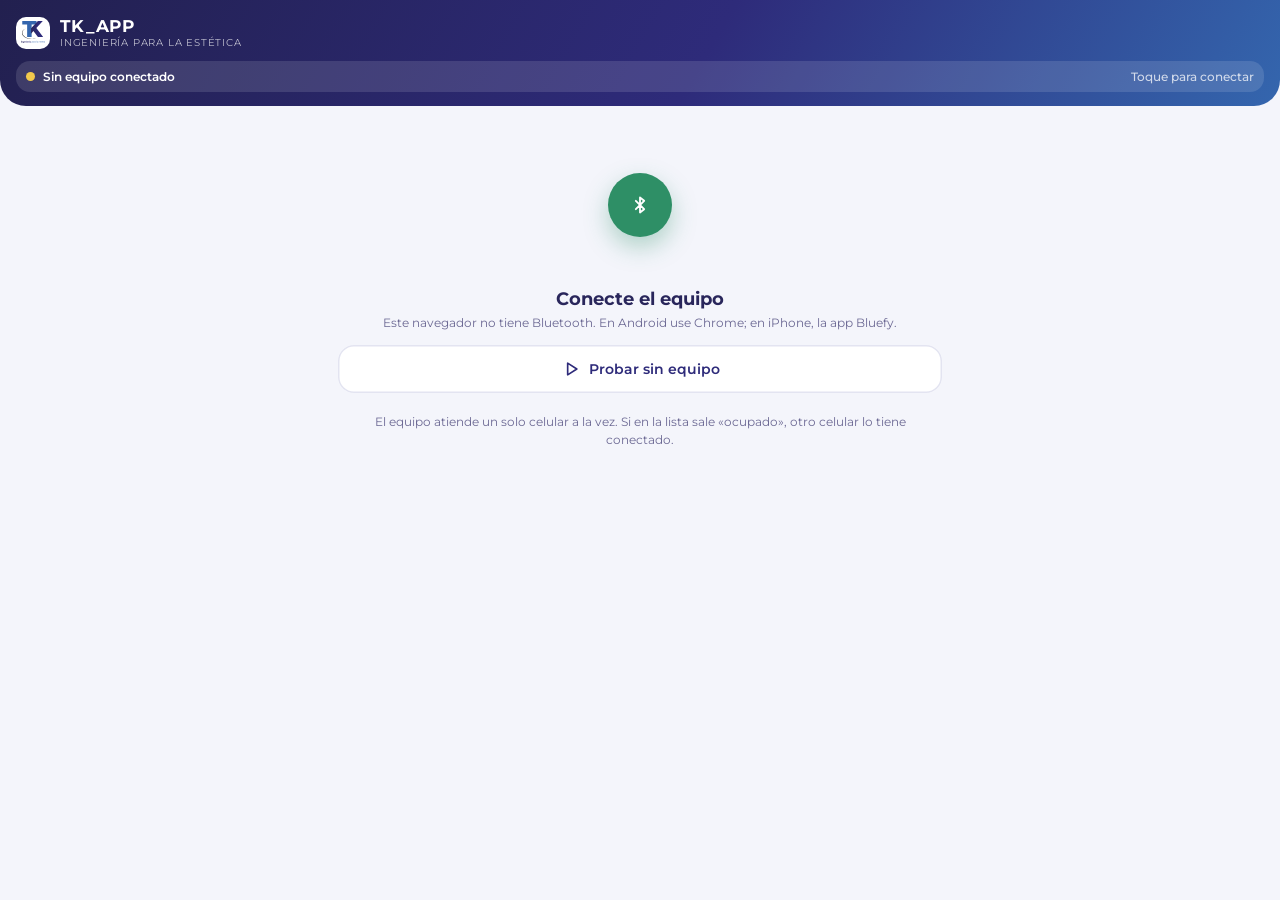
==== index.html @ 601a66a2 "TK_APP 1.0 · 05/11/2026: primera versión (Fase 6)" ====
<!doctype html>
<html lang="es">
<head>
<meta charset="utf-8">
<meta name="viewport" content="width=device-width, initial-scale=1, viewport-fit=cover">
<meta name="theme-color" content="#22204F">
<meta name="apple-mobile-web-app-capable" content="yes">
<title>TK_APP</title>
<link rel="manifest" href="manifest.webmanifest">
<link rel="icon" href="icono-192.png">
<link rel="apple-touch-icon" href="icono-192.png">
<link rel="preconnect" href="https://fonts.googleapis.com">
<link href="https://fonts.googleapis.com/css2?family=Montserrat:wght@300;400;500;600;700;800&display=swap" rel="stylesheet">
<link rel="stylesheet" href="estilos.css">
<style>
/* La app ocupa toda la pantalla del celular, la tablet o el PC (en el simulador iba dentro de un marco) */
html, body { height: 100%; background: #16152C; overflow: hidden }
.cel { width: 100vw; height: 100vh; height: 100dvh; border-radius: 0 }
.vA .barra { padding-top: max(14px, env(safe-area-inset-top)) }
.app .cuerpo { padding-bottom: env(safe-area-inset-bottom) }
.campo input { width: 100%; height: 40px; border: 0; border-radius: 12px; background: var(--suave); padding: 0 12px; font: 600 13px Montserrat, sans-serif; color: var(--tinta) }
.campo input:focus { outline: 2px solid var(--azul) }
/* La ola de la cabecera de los formatos ya viene desvanecida: sin máscara se ve igual en pantalla y en el PDF */
.est-D .d-tit:before { -webkit-mask-image: none; mask-image: none }
/* El PDF se dibuja con html2canvas, que no entiende las sombras «inset»: los mismos contornos, con bordes comunes */
.est-D .d-tag { box-shadow: none; border: 1px solid #D9DAE6 }
.est-D .d-si { border: 1.2px solid #D64545 }
.est-D .d-no { box-shadow: none; border: 1.2px solid #B9B7D3 }
.est-D .d-op { box-shadow: none; border: 1.2px solid #C9C8E0 }
.est-D .d-op.on { border-color: #29265B }
.d-foto i { box-shadow: none; border: 1px solid #D9DAE6 }
.d-foto.on i { box-shadow: none; border: 3px solid #3466AE }
</style>
</head>
<body>
<div class="cel" id="cel-C"></div>
<div id="imprimir"></div>
<script src="catalogo.js"></script>
<script src="imagenes.js"></script>
<script src="formatos.js"></script>
<script src="equipo.js"></script>
<script src="app.js"></script>
</body>
</html>
---- estilos.css ----
/* TK_APP · estilos. Salen del simulador validado (app/simulador_TK_APP.html, 05/11/2026). */

:root{
  --azul:#3466AE; --indigo:#2E2B7A; --noche:#29265B; --tinta:#29265B; --tinta2:#6B6893; --tinta3:#9A98BC;
  --borde:#E3E4F1; --suave:#F4F5FB; --verde:#2E8F66; --rojo:#D64545; --ambar:#E0922F; --teo:#1D71B8;
  --fondo:#EEF0F8;
}
*{box-sizing:border-box}
html,body{margin:0}
body{font-family:Montserrat,"Segoe UI",sans-serif;color:var(--tinta);background:var(--fondo);-webkit-font-smoothing:antialiased}
button{font-family:inherit}
/* ---------- cabecera de la demo ---------- */
.cabecera{position:relative;overflow:hidden;color:#fff;background:linear-gradient(120deg,#22204F 0%,#2E2B7A 48%,#3466AE 100%);padding:26px 40px 0}
.cabecera canvas{position:absolute;inset:0;width:100%;height:100%;pointer-events:none}
.cab-fila{position:relative;display:flex;align-items:center;gap:18px}
.cab-logo{width:58px;height:54px;border-radius:16px;background:#fff;display:grid;place-items:center;box-shadow:0 8px 24px rgba(0,0,0,.18)}
.cab-logo svg{width:40px;height:auto}
.cab-tit small{display:block;font-size:11.5px;font-weight:600;letter-spacing:.22em;opacity:.75}
.cab-tit h1{margin:2px 0 0;font-size:28px;font-weight:700;letter-spacing:-.01em}
.cab-tit h1 b{color:#8FB6F0}
.cab-nota{margin-left:auto;max-width:420px;font-size:13px;line-height:1.5;opacity:.85;text-align:right}
.pestanas{position:relative;display:flex;gap:6px;margin-top:22px}
.pestanas button{border:0;cursor:pointer;padding:13px 22px;border-radius:16px 16px 0 0;background:rgba(255,255,255,.1);color:#fff;font-size:14.5px;font-weight:600;display:flex;align-items:center;gap:9px}
.pestanas button .num{width:24px;height:24px;border-radius:50%;background:rgba(255,255,255,.18);display:grid;place-items:center;font-size:12px}
.pestanas button.on{background:var(--fondo);color:var(--indigo)}
.pestanas button.on .num{background:var(--azul);color:#fff}
.cuenta{min-width:20px;height:20px;padding:0 6px;border-radius:10px;background:#F2C94C;color:#29265B;font-size:11.5px;font-weight:700;display:none;place-items:center}
.cuenta.ver{display:grid}
.seccion{display:none;padding:26px 40px 60px;max-width:1400px;margin:0 auto}
.seccion.on{display:block}
.intro{display:flex;gap:24px;align-items:flex-start;margin-bottom:18px}
.intro h2{margin:0 0 6px;font-size:22px;font-weight:700}
.intro p{margin:0;font-size:14px;line-height:1.6;color:var(--tinta2);max-width:760px}
.intro p b{color:var(--tinta)}
/* simulación del equipo */
.simula{display:flex;align-items:center;gap:10px;flex-wrap:wrap;background:#fff;border:1px solid var(--borde);border-radius:18px;padding:12px 14px;margin-bottom:20px;box-shadow:0 6px 18px rgba(46,43,122,.06)}
.simula .eti{font-size:11px;font-weight:700;letter-spacing:.14em;text-transform:uppercase;color:var(--tinta3);margin-right:4px}
.simula .equipo{display:flex;align-items:center;gap:10px;padding-right:14px;margin-right:4px;border-right:1px solid var(--borde)}
.simula .equipo i{width:38px;height:38px;border-radius:12px;background:linear-gradient(135deg,var(--indigo),var(--azul));display:grid;place-items:center}
.simula .equipo b{display:block;font-size:13.5px}
.simula .equipo span{font-size:12px;color:var(--tinta2)}
.bsim{border:1.5px solid var(--borde);background:#fff;color:var(--tinta);border-radius:12px;padding:9px 14px;font-size:13px;font-weight:600;cursor:pointer;display:flex;align-items:center;gap:8px}
.bsim:hover{border-color:var(--azul);color:var(--azul)}
.bsim.prim{background:var(--verde);border-color:var(--verde);color:#fff}
.bsim.prim:hover{filter:brightness(1.06);color:#fff}
/* las tres propuestas */
.tres{display:grid;grid-template-columns:repeat(3,minmax(0,1fr));gap:22px}
.prop{background:#fff;border:1px solid var(--borde);border-radius:26px;padding:20px 18px 18px;box-shadow:0 10px 30px rgba(46,43,122,.07);display:flex;flex-direction:column}
.prop.elegida{outline:3px solid var(--azul);outline-offset:-1px}
.prop-cab{display:flex;gap:12px;align-items:flex-start;min-height:118px}
.letra{flex:none;width:44px;height:44px;border-radius:14px;background:linear-gradient(135deg,var(--indigo),var(--azul));color:#fff;display:grid;place-items:center;font-size:20px;font-weight:700}
.prop-cab h3{margin:0;font-size:17px;font-weight:700}
.prop-cab p{margin:4px 0 0;font-size:12.8px;line-height:1.5;color:var(--tinta2)}
.prop-cab p b{color:var(--tinta)}
.marco{position:relative;transform-origin:0 0;border-radius:48px;background:#16152C;padding:12px;box-shadow:0 22px 50px rgba(22,21,44,.28),inset 0 0 0 2px #2D2B4F}
.marco:before{content:"";position:absolute;left:50%;top:22px;transform:translateX(-50%);width:92px;height:24px;border-radius:14px;background:#16152C;z-index:20}
.cel{position:relative;width:390px;height:844px;border-radius:38px;overflow:hidden;background:var(--suave)}
.saltos{display:flex;flex-wrap:wrap;gap:6px;margin:16px 0 12px}
.saltos button{border:1px solid var(--borde);background:var(--suave);color:var(--tinta2);border-radius:20px;padding:6px 11px;font-size:12px;font-weight:600;cursor:pointer}
.saltos button.on{background:var(--indigo);border-color:var(--indigo);color:#fff}
.notas{margin-top:auto}
.notas .fila{display:flex;align-items:center;justify-content:space-between;margin-bottom:6px}
.notas label{font-size:11px;font-weight:700;letter-spacing:.14em;text-transform:uppercase;color:var(--tinta3)}
.anotar{border:0;background:none;color:var(--azul);font-size:12px;font-weight:600;cursor:pointer;padding:0}
textarea{width:100%;min-height:92px;resize:vertical;border:1.5px solid var(--borde);border-radius:14px;padding:10px 12px;font-family:inherit;font-size:13px;line-height:1.5;color:var(--tinta);background:#FBFBFE}
textarea:focus{outline:none;border-color:var(--azul);background:#fff}
.elegir{display:flex;align-items:center;gap:8px;margin-top:10px;font-size:13px;font-weight:600;cursor:pointer;user-select:none}
.elegir input{width:18px;height:18px;accent-color:var(--azul)}
.general{margin-top:22px;background:#fff;border:1px solid var(--borde);border-radius:22px;padding:16px 18px}
/* ---------- formatos ---------- */
.docs-chips{display:flex;flex-wrap:wrap;gap:8px;margin-bottom:18px}
.docs-chips button{border:1.5px solid var(--borde);background:#fff;border-radius:14px;padding:10px 14px;font-size:13.5px;font-weight:600;color:var(--tinta);cursor:pointer;display:flex;align-items:center;gap:8px}
.docs-chips button.on{background:var(--indigo);border-color:var(--indigo);color:#fff}
.docs-chips button .ok{width:8px;height:8px;border-radius:50%;background:#F2C94C;display:none}
.docs-chips button.marcado .ok{display:block}
.hoja-col{background:#fff;border:1px solid var(--borde);border-radius:24px;padding:16px;box-shadow:0 10px 30px rgba(46,43,122,.07)}
.hoja-col.elegida{outline:3px solid var(--azul);outline-offset:-1px}
.hoja-cab{display:flex;align-items:center;gap:10px;margin-bottom:12px}
.hoja-cab h3{margin:0;font-size:15.5px}
.hoja-cab p{margin:2px 0 0;font-size:12px;color:var(--tinta2)}
.hoja-cab .letra{width:36px;height:36px;font-size:16px;border-radius:12px}
.ver-grande{margin-left:auto;border:1.5px solid var(--borde);background:#fff;border-radius:12px;padding:7px 11px;font-size:12px;font-weight:600;color:var(--azul);cursor:pointer;white-space:nowrap}
.miniatura{position:relative;overflow:hidden;border-radius:12px;box-shadow:0 0 0 1px var(--borde),0 10px 24px rgba(46,43,122,.08);cursor:zoom-in;background:#fff}
.miniatura .doc{position:absolute;left:0;top:0;transform-origin:0 0}
.modal{position:fixed;inset:0;z-index:100;background:rgba(22,21,44,.72);display:none;flex-direction:column;align-items:center;padding:20px}
.modal.on{display:flex}
.modal-bar{display:flex;gap:8px;align-items:center;margin-bottom:12px;color:#fff}
.modal-bar button{border:0;border-radius:12px;padding:9px 14px;font-size:13px;font-weight:600;cursor:pointer;background:rgba(255,255,255,.14);color:#fff}
.modal-bar button.on{background:#fff;color:var(--indigo)}
.modal-bar .cerrar{margin-left:18px;background:#fff;color:var(--indigo)}
.modal-hoja{overflow:auto;max-height:calc(100vh - 90px);border-radius:10px;box-shadow:0 30px 80px rgba(0,0,0,.4)}
/* ---------- correcciones ---------- */
.resumen{background:#fff;border:1px solid var(--borde);border-radius:22px;padding:20px 22px}
.resumen pre{white-space:pre-wrap;font-family:inherit;font-size:13.5px;line-height:1.6;margin:0;color:var(--tinta)}
.resumen .vacio{color:var(--tinta3)}
.acciones{display:flex;gap:10px;margin:16px 0}
.bprim{border:0;border-radius:14px;padding:12px 18px;background:linear-gradient(135deg,var(--indigo),var(--azul));color:#fff;font-size:14px;font-weight:600;cursor:pointer;display:flex;align-items:center;gap:8px}
.bsec{border:1.5px solid var(--borde);border-radius:14px;padding:12px 18px;background:#fff;color:var(--indigo);font-size:14px;font-weight:600;cursor:pointer}
@media (max-width:1180px){.tres{grid-template-columns:1fr;max-width:560px;margin:0 auto}.cab-nota{display:none}.seccion,.cabecera{padding-left:16px;padding-right:16px}}

/* =================================================== simulador final */
.sim-grid{display:grid;grid-template-columns:380px minmax(0,1fr);gap:30px;align-items:start}
.sim-cel .marco{margin-top:0}
.eq-panel{background:#fff;border:1px solid var(--borde);border-radius:24px;padding:18px;box-shadow:0 10px 30px rgba(46,43,122,.07)}
.eq-cab{display:flex;align-items:center;gap:12px}
.eq-cab b{display:block;font-size:15px}.eq-cab span{font-size:12.5px;color:var(--tinta2)}
.eq-ic{width:40px;height:40px;border-radius:13px;background:linear-gradient(135deg,var(--indigo),var(--azul));color:#fff;display:grid;place-items:center}
.eq-led{margin-left:auto;width:12px;height:12px;border-radius:50%;background:#F2C94C;box-shadow:0 0 0 5px #F2C94C33}
.eq-led.si{background:var(--verde);box-shadow:0 0 0 5px #2E8F6633}.eq-led.otro{background:var(--ambar);box-shadow:0 0 0 5px #E0922F33}.eq-led.apag{background:#B9B8D3;box-shadow:none}
.eq-pant{position:relative;overflow:hidden;margin:14px 0;border-radius:16px;padding:16px 18px;color:#fff;background:linear-gradient(120deg,#22204F,#2E2B7A 55%,#3466AE);background-image:var(--ola),linear-gradient(120deg,#22204F,#2E2B7A 55%,#3466AE);background-repeat:no-repeat;background-position:right center,0 0;background-size:auto 140%,cover}
.eq-pant.apag{background:#16152C}
.eq-pant small{display:block;font-size:10px;font-weight:700;letter-spacing:.16em;opacity:.7}
.eq-pant b{display:block;font-size:20px;margin-top:4px}.eq-pant span{font-size:13px;opacity:.85}
.eq-bots{display:grid;grid-template-columns:1fr 1fr;gap:8px}
.eq-bots .bsim,.eq-dias .bsim{justify-content:flex-start}
.bsim:disabled{opacity:.45;cursor:default}
.eq-conf{margin-top:14px;padding:14px;border-radius:16px;background:var(--suave)}
.eq-conf b{display:block;font-size:13px}.eq-conf span{font-size:12.5px;color:var(--tinta2)}
.eq-dias{display:flex;gap:8px;align-items:center;flex-wrap:wrap;margin-top:10px}
.eq-log{margin-top:14px}
.eq-log>b{display:block;font-size:11px;letter-spacing:.14em;text-transform:uppercase;color:var(--tinta3);margin-bottom:6px}
.eq-log .ln{display:flex;gap:10px;align-items:baseline;font-size:12.5px;padding:6px 0;border-bottom:1px solid var(--suave);font-family:Consolas,"Cascadia Mono",monospace}
.eq-log .ln span{color:var(--tinta3);flex:none}
.eq-log .ln i{font-style:normal;font-size:10.5px;font-weight:700;flex:none;width:96px;color:var(--azul);font-family:Montserrat,sans-serif}
.eq-log .ln.bt-eq i{color:var(--verde)}.eq-log .ln.bt-info{color:var(--tinta2)}
@media (max-width:1180px){.sim-grid{grid-template-columns:1fr;max-width:560px;margin:0 auto}.eq-bots{grid-template-columns:1fr}}
/* la app: barra de A arriba, paso a paso de C debajo */
.vF .top{padding:10px 18px 4px}
.vF .top h2{margin:0 0 4px;font-size:20px}
.vF .hola-t b{display:block;font-size:16px}.vF .hola-t small{font-size:11.5px;color:var(--tinta2)}
.vF .conx[data-go]{cursor:pointer}
.vF .volver{display:flex;align-items:center;gap:6px;border:0;background:none;color:var(--indigo);font-size:13px;font-weight:600;cursor:pointer;padding:2px 0;margin:0 0 2px}
.vF .baldosas{display:grid;grid-template-columns:1fr 1fr;gap:10px;margin:0 14px 12px}
.vF .bal{border-radius:22px;padding:14px;min-height:112px;display:flex;flex-direction:column;justify-content:space-between;cursor:pointer;background:#fff;box-shadow:0 6px 16px rgba(46,43,122,.07)}
.vF .bal.grande{grid-column:1/3;min-height:92px;justify-content:flex-start;background:linear-gradient(135deg,var(--indigo),var(--azul));color:#fff;flex-direction:row;align-items:center;gap:12px}
.vF .bal.verde{background:linear-gradient(135deg,#25785A,var(--verde))}
.vF .bal .ic{width:40px;height:40px;border-radius:13px;background:#EEF3FB;color:var(--azul);display:grid;place-items:center}
.vF .bal.grande .ic{background:rgba(255,255,255,.18);color:#fff;flex:none}
.vF .bal b{font-size:14px;display:block}.vF .bal span{font-size:11.5px;color:var(--tinta2)}
.vF .bal.grande span{color:rgba(255,255,255,.85)}
.fila-u.ocupado b{color:var(--tinta2)}
.girando{display:inline-block;width:18px;height:18px;border-radius:50%;border:2.5px solid #D9DAEC;border-top-color:var(--verde);animation:gira .8s linear infinite}
@keyframes gira{to{transform:rotate(360deg)}}
.candado{width:58px;height:58px;margin:4px auto 0;border-radius:18px;background:linear-gradient(135deg,var(--indigo),var(--azul));color:#fff;display:grid;place-items:center;box-shadow:0 10px 22px rgba(52,102,174,.3)}
.clave-cajas{display:flex;gap:9px;justify-content:center;margin:16px 0 8px}
.clave-cajas i{width:44px;height:52px;border-radius:14px;background:#fff;box-shadow:inset 0 0 0 1.5px var(--borde);display:grid;place-items:center;font-style:normal;font-size:18px;color:var(--indigo)}
.clave-cajas i.cursor{box-shadow:inset 0 0 0 2px var(--azul)}
.clave-cajas i.llena{box-shadow:inset 0 0 0 1.5px #C9C8E0}
.clave-cajas.sacude{animation:sacude .35s}
@keyframes sacude{20%,60%{transform:translateX(-7px)}40%,80%{transform:translateX(7px)}}
.clave-msg{min-height:34px}.clave-msg .mal{color:var(--rojo);font-weight:600}
.teclado{display:grid;grid-template-columns:repeat(3,1fr);gap:8px;margin:6px 22px 0}
.teclado button{height:46px;border:0;border-radius:14px;background:#fff;box-shadow:0 3px 10px rgba(46,43,122,.07);font-size:19px;font-weight:600;color:var(--tinta);cursor:pointer;display:grid;place-items:center}
.teclado button:active{background:#EEF3FB}
.teclado button:disabled{opacity:.4;cursor:default}
/* formatos: una hoja grande */
.hoja-una{background:#fff;border:1px solid var(--borde);border-radius:24px;padding:18px;box-shadow:0 10px 30px rgba(46,43,122,.07)}
.hoja-bar{display:flex;align-items:center;gap:14px;margin-bottom:14px}
.hoja-bar h3{margin:0;font-size:17px}.hoja-bar p{margin:2px 0 0;font-size:12.5px;color:var(--tinta2)}
.hoja-bar .bprim{margin-left:auto}
.hoja-grande{position:relative;max-width:816px;margin:0 auto;border-radius:10px;overflow:hidden;box-shadow:0 0 0 1px var(--borde),0 14px 34px rgba(46,43,122,.1)}
.hoja-grande .doc{position:absolute;left:0;top:0;transform-origin:0 0}
#imprimir{display:none}
.medidor{position:absolute;left:-10000px;top:0;width:816px;visibility:hidden}
.hoja{height:1054px;display:flex;flex-direction:column;overflow:hidden}
.hoja-cuerpo{flex:1;min-height:0;overflow:hidden}
.hoja .d-pie{flex:none}
.hojas-vista{position:relative;overflow:hidden;background:#D9DBE9}
.hojas-esc{position:absolute;left:0;top:0;width:816px;transform-origin:0 0}
.hojas-esc .doc{position:relative!important;left:auto!important;top:auto!important;transform:none!important;box-shadow:0 2px 10px rgba(22,21,44,.18)}
.hoja-grande{background:#D9DBE9}
@media print{
  @page{size:letter;margin:0}
  html,body{background:#fff!important;-webkit-print-color-adjust:exact;print-color-adjust:exact}
  body>*:not(#imprimir){display:none!important}
  #imprimir{display:block}
  #imprimir *{-webkit-print-color-adjust:exact!important;print-color-adjust:exact!important}
  #imprimir .hoja{break-after:page}
  #imprimir .hoja:last-child{break-after:auto}
}

/* dispositivos */
.sim-grid{grid-template-columns:456px minmax(0,1fr)}
.sim-grid.ancho{grid-template-columns:1fr}
@media (max-width:1180px){.sim-grid{grid-template-columns:1fr}.sim-grid.ancho .sim-der{grid-template-columns:1fr}}
.sim-grid.ancho .sim-der{display:grid;grid-template-columns:minmax(0,1.2fr) minmax(0,1fr);gap:22px;align-items:start}
.sim-grid.ancho .sim-der .general{margin-top:0!important}
.disp-chips{display:flex;flex-wrap:wrap;gap:6px;margin-bottom:14px}
.disp-chips button{border:1.5px solid var(--borde);background:#fff;border-radius:20px;padding:7px 12px;font-size:12.5px;font-weight:600;color:var(--tinta);cursor:pointer}
.disp-chips button.on{background:var(--indigo);border-color:var(--indigo);color:#fff}
.disp{position:relative;margin:0 auto}
.disp-nota{text-align:center;font-size:12px;color:var(--tinta2);margin-top:10px}
.marco.t-tab{border-radius:34px}.marco.t-tab:before{width:9px;height:9px;top:4px;border-radius:50%;background:#2D2B4F}.marco.t-tab .cel{border-radius:20px}
.marco.pc{border-radius:14px}.marco.pc:before{display:none}.marco.pc .cel{border-radius:4px}
.cel.pc .app .estado{display:none}.cel.pc .vA .barra{padding-top:14px}
.cel.ancha .app .cuerpo{padding:0 max(0px,calc((100% - 640px)/2))}
.cel.ancha .vF .top{padding-left:max(18px,calc((100% - 640px)/2 + 18px));padding-right:max(18px,calc((100% - 640px)/2 + 18px))}
.cel.ancha .tostada{left:50%;right:auto;width:440px;margin-left:-220px}
/* firma a pantalla completa y ajuste */
.zona-firmar{width:100%;height:190px;border:2px dashed #C9C8E0;border-radius:20px;background:#FBFBFE;color:var(--azul);display:flex;flex-direction:column;align-items:center;justify-content:center;gap:6px;cursor:pointer;font-family:inherit}
.zona-firmar b{font-size:15px;color:var(--indigo)}.zona-firmar span{font-size:12px;color:var(--tinta2)}
.zona-firmar:hover{border-color:var(--azul);background:#F3F6FD}
.firma-total{position:absolute;inset:0;z-index:35;background:#fff;display:flex;flex-direction:column}
.ft-cab{display:flex;align-items:center;gap:8px;padding:44px 14px 10px;border-bottom:1px solid var(--borde)}
.cel.pc .ft-cab{padding-top:14px}
.ft-cab>div{flex:1;min-width:0}.ft-cab b{display:block;font-size:14px}.ft-cab span{font-size:11.5px;color:var(--tinta2)}
.ft-cab button{border:0;border-radius:12px;padding:8px 11px;background:var(--suave);color:var(--indigo);font-size:12px;font-weight:600;cursor:pointer;font-family:inherit}
.ft-lienzo{position:relative;flex:1;touch-action:none;background:#fff}
.ft-lienzo canvas{position:absolute;inset:0;width:100%;height:100%;cursor:crosshair;touch-action:none}
.ft-guia{position:absolute;left:8%;right:8%;bottom:24%;pointer-events:none}
.ft-guia i{display:block;border-bottom:2px dashed #C9C8E0}
.ft-guia span{display:block;margin-top:8px;font-size:10px;font-weight:700;letter-spacing:.14em;color:var(--tinta3)}
.ft-pie{display:flex;align-items:center;gap:12px;padding:12px 14px 22px;border-top:1px solid var(--borde)}
.ft-pie .sub{flex:1}.ft-pie .btn{width:auto;min-width:130px}
.ajuste{position:relative;margin:0 -14px;overflow:hidden;background:#16152C;touch-action:none;cursor:grab;height:150px}
.ajuste svg{position:absolute;inset:0}
.ajuste path{stroke:#fff}
.marco-firma{position:absolute;border:2px solid #fff;border-radius:6px;box-shadow:0 0 0 900px rgba(22,21,44,.6);pointer-events:none}
.marco-firma i{position:absolute;left:6%;right:6%;bottom:16%;border-bottom:1.5px dashed rgba(255,255,255,.45)}
.zoom-f{display:flex;align-items:center;gap:8px;margin-top:12px}
.zoom-f input{flex:1;accent-color:var(--azul)}
.zoom-f button:not(.anotar){width:34px;height:34px;border:0;border-radius:11px;background:var(--suave);color:var(--indigo);font-size:18px;font-weight:700;cursor:pointer}
.vista-firma{margin-top:8px;padding:12px 14px 10px;border-radius:12px;background:#fff;box-shadow:inset 0 0 0 1px var(--borde)}
.vf-trazo{height:64px;display:flex;justify-content:center;border-bottom:1.5px solid #29265B}
.vf-linea{margin-top:4px;font-size:10px;color:var(--tinta2);text-align:center}

/* =================================================== LA APP (dentro del celular) */
.app{position:absolute;inset:0;display:flex;flex-direction:column;font-size:13px;color:var(--tinta)}
.app .estado{height:40px;flex:none;display:flex;align-items:flex-end;justify-content:space-between;padding:0 26px 4px;font-size:12px;font-weight:700}
.app .cuerpo{flex:1;overflow-y:auto;overflow-x:hidden;scrollbar-width:none}
.app .cuerpo::-webkit-scrollbar{display:none}
.app svg.i{width:20px;height:20px;flex:none}
.tarj{background:#fff;border-radius:20px;padding:14px;box-shadow:0 4px 14px rgba(46,43,122,.06);margin:0 14px 12px}
.tarj h4{margin:0 0 2px;font-size:14px}
.eti2{font-size:10px;font-weight:700;letter-spacing:.14em;text-transform:uppercase;color:var(--tinta3)}
.sub{font-size:12px;color:var(--tinta2);line-height:1.45}
.btn{border:0;border-radius:16px;height:48px;padding:0 16px;font-size:14px;font-weight:600;cursor:pointer;display:flex;align-items:center;justify-content:center;gap:8px;width:100%}
.btn.pri{background:linear-gradient(135deg,var(--indigo),var(--azul));color:#fff;box-shadow:0 8px 18px rgba(52,102,174,.28)}
.btn.ver{background:var(--verde);color:#fff;box-shadow:0 8px 18px rgba(46,143,102,.28)}
.btn.sec{background:#fff;color:var(--indigo);box-shadow:inset 0 0 0 1.5px var(--borde)}
.btn:disabled{opacity:.42;cursor:default;box-shadow:none}
.fila-u{display:flex;align-items:center;gap:11px;padding:11px 0;border-bottom:1px solid var(--suave);cursor:pointer}
.fila-u:last-child{border-bottom:0}
.av{width:38px;height:38px;border-radius:50%;flex:none;display:grid;place-items:center;font-size:13px;font-weight:700;color:#fff;background:linear-gradient(135deg,#6E68C9,var(--azul))}
.fila-u b{display:block;font-size:13.5px}
.fila-u .sub{font-size:11.5px}
.chev{margin-left:auto;color:var(--tinta3)}
.busca{display:flex;align-items:center;gap:8px;height:44px;border-radius:14px;background:#fff;padding:0 12px;margin:0 14px 12px;box-shadow:inset 0 0 0 1.5px var(--borde);color:var(--tinta3);font-size:13px}
.busca input{border:0;outline:0;flex:1;font-family:inherit;font-size:13px;color:var(--tinta);background:none}
.doc-fila{display:flex;align-items:center;gap:10px;padding:10px 0;border-bottom:1px solid var(--suave)}
.doc-fila:last-child{border-bottom:0}
.doc-fila .ico{width:34px;height:34px;border-radius:11px;background:var(--suave);display:grid;place-items:center;color:var(--azul);flex:none}
.doc-fila b{display:block;font-size:13px}
.pdfb{margin-left:auto;border:0;border-radius:11px;padding:7px 10px;background:#EEF3FB;color:var(--azul);font-size:11.5px;font-weight:700;cursor:pointer;display:flex;align-items:center;gap:4px}
.tostada{position:absolute;left:14px;right:14px;bottom:18px;z-index:30;background:#22204F;color:#fff;border-radius:16px;padding:12px 14px;font-size:12.5px;line-height:1.45;display:flex;gap:10px;align-items:flex-start;box-shadow:0 14px 30px rgba(0,0,0,.3);animation:sube .25s ease}
.tostada svg{flex:none;color:#7FD3AE}
@keyframes sube{from{transform:translateY(16px);opacity:0}to{transform:none;opacity:1}}
.campo{margin-bottom:10px}
.campo span{display:block;font-size:10px;font-weight:700;letter-spacing:.12em;text-transform:uppercase;color:var(--tinta3);margin-bottom:3px}
.campo div{height:40px;border-radius:12px;background:var(--suave);display:flex;align-items:center;padding:0 12px;font-size:13px;font-weight:600}

.legal-corto{font-size:12px;line-height:1.55;color:var(--tinta2)}
.legal-corto b{color:var(--tinta)}
.check{display:flex;gap:10px;align-items:flex-start;padding:10px 0;font-size:12.5px;line-height:1.45;cursor:pointer}
.check i{width:22px;height:22px;flex:none;border-radius:7px;box-shadow:inset 0 0 0 2px #C9C8E0;display:grid;place-items:center;color:#fff}
.check.on i{background:var(--verde);box-shadow:none}
.pasos{display:flex;gap:6px;justify-content:center;margin:2px 0 12px}
.pasos i{width:26px;height:5px;border-radius:3px;background:#D9DAEC}
.pasos i.on{background:var(--azul)}
.hora-grande{font-size:30px;font-weight:300;letter-spacing:-.01em}
.pill-ok{display:inline-flex;align-items:center;gap:5px;padding:4px 10px;border-radius:20px;background:#2E8F661A;color:var(--verde);font-size:11.5px;font-weight:700}
.pill-esp{display:inline-flex;align-items:center;gap:5px;padding:4px 10px;border-radius:20px;background:#E0922F1F;color:var(--ambar);font-size:11.5px;font-weight:700}
.mini-pdf{position:relative;overflow-x:hidden;overflow-y:auto;scrollbar-width:thin;border-radius:10px;box-shadow:0 0 0 1px var(--borde),0 10px 24px rgba(46,43,122,.12);background:#fff;margin:0 14px}
.mini-pdf .doc{position:absolute;left:0;top:0;transform-origin:0 0}
.ble{position:relative;width:150px;height:150px;margin:6px auto 4px}
.ble i{position:absolute;inset:0;border-radius:50%;border:2px solid var(--verde);opacity:0;animation:onda 2.4s ease-out infinite}
.ble i:nth-child(2){animation-delay:.8s}.ble i:nth-child(3){animation-delay:1.6s}
.ble b{position:absolute;left:50%;top:50%;width:64px;height:64px;margin:-32px 0 0 -32px;border-radius:50%;background:var(--verde);display:grid;place-items:center;color:#fff;box-shadow:0 10px 24px rgba(46,143,102,.35)}
@keyframes onda{0%{transform:scale(.4);opacity:.9}100%{transform:scale(1);opacity:0}}

/* --- A · Pestañas --- */
.vA{background:var(--suave)}
.vA .barra{background:linear-gradient(120deg,#22204F,#2E2B7A 55%,#3466AE);color:#fff;padding:0 16px 14px;border-radius:0 0 26px 26px;position:relative;overflow:hidden}
.vA .barra .estado{padding:0 10px 6px}
.vA .marca-app{display:flex;align-items:center;gap:10px;margin-top:2px}
.vA .marca-app .lg{width:34px;height:32px;border-radius:10px;background:#fff;display:grid;place-items:center}
.vA .marca-app .lg svg{width:24px}
.vA .marca-app b{font-size:17px;letter-spacing:.02em}
.vA .marca-app small{display:block;font-size:10px;opacity:.7;letter-spacing:.08em}
.vA .conx{margin-top:12px;display:flex;align-items:center;gap:8px;background:rgba(255,255,255,.12);border-radius:14px;padding:8px 10px;font-size:12px;font-weight:600}
.vA .conx .pt{width:9px;height:9px;border-radius:50%;background:#F2C94C}
.vA .conx.si .pt{background:#5BE0A2;box-shadow:0 0 0 4px rgba(91,224,162,.2)}
.vA .conx .der{margin-left:auto;opacity:.75;font-weight:500}
.vA .seg{display:flex;background:#fff;margin:12px 14px;border-radius:16px;padding:4px;box-shadow:0 4px 14px rgba(46,43,122,.06)}
.vA .seg button{flex:1;border:0;background:none;border-radius:12px;height:36px;font-size:12.5px;font-weight:600;color:var(--tinta2);cursor:pointer;position:relative}
.vA .seg button.on{background:var(--indigo);color:#fff}
.vA .seg .badge{position:absolute;top:3px;right:8px;width:8px;height:8px;border-radius:50%;background:var(--verde);box-shadow:0 0 0 2px #fff}
.vA .aviso{margin:0 14px 12px;border-radius:18px;padding:12px;background:var(--verde);color:#fff;display:flex;gap:10px;align-items:center;cursor:pointer;box-shadow:0 8px 18px rgba(46,143,102,.28)}
.vA .aviso b{display:block;font-size:13px}
.vA .aviso span{font-size:11.5px;opacity:.9}

/* --- B · Barra inferior --- */
.vB{background:#fff}
.vB .top{padding:0 18px 8px}
.vB .top .estado{padding:0 8px 6px}
.vB .titulo{display:flex;align-items:center;justify-content:space-between;margin-top:4px}
.vB .titulo h2{margin:0;font-size:22px;font-weight:700;letter-spacing:-.01em}
.vB .ble-chip{display:flex;align-items:center;gap:6px;border-radius:20px;padding:6px 10px;font-size:11.5px;font-weight:700;background:#F2C94C26;color:#A07612}
.vB .ble-chip.si{background:#2E8F661A;color:var(--verde)}
.vB .tarj{box-shadow:none;background:var(--suave)}
.vB .nav{flex:none;height:78px;display:flex;justify-content:space-around;align-items:flex-start;padding-top:10px;border-top:1px solid var(--borde);background:rgba(255,255,255,.96)}
.vB .nav button{border:0;background:none;display:flex;flex-direction:column;align-items:center;gap:3px;font-size:10.5px;font-weight:600;color:var(--tinta3);cursor:pointer;width:64px;position:relative}
.vB .nav button.on{color:var(--azul)}
.vB .nav button.on svg{background:#EEF3FB;border-radius:12px;padding:3px;width:30px;height:26px}
.vB .nav .badge{position:absolute;top:-2px;right:14px;width:9px;height:9px;border-radius:50%;background:var(--verde);box-shadow:0 0 0 2px #fff}
.vB .hoja-sub{position:absolute;inset:0;z-index:25;background:rgba(22,21,44,.45);display:flex;align-items:flex-end}
.vB .hoja-sub .caja{width:100%;background:#fff;border-radius:28px 28px 0 0;padding:10px 18px 26px;animation:sube .25s ease}
.vB .hoja-sub .agarre{width:44px;height:5px;border-radius:3px;background:#D9DAEC;margin:0 auto 14px}
.vB .apaisado{position:absolute;inset:0;z-index:26;background:#16152C;display:grid;place-items:center}
.vB .apaisado .giro{position:absolute;width:676px;height:316px;transform:rotate(90deg);background:#fff;display:flex;flex-direction:column;padding:16px 22px 14px}

/* --- C · Paso a paso --- */
.vC{background:linear-gradient(180deg,#E9ECF8 0%,#F6F7FC 40%)}
.vC .top{padding:0 18px 6px}
.vC .top .estado{padding:0 8px 6px}
.vC .hola{display:flex;align-items:center;gap:10px;margin:4px 0 2px}
.vC .hola .lg{width:36px;height:34px;border-radius:11px;background:#fff;display:grid;place-items:center;box-shadow:0 4px 12px rgba(46,43,122,.1)}
.vC .hola .lg svg{width:25px}
.vC .hola b{display:block;font-size:15px}
.vC .hola small{font-size:11px;color:var(--tinta2)}
.vC .volver{display:flex;align-items:center;gap:6px;border:0;background:none;color:var(--indigo);font-size:13px;font-weight:600;cursor:pointer;padding:6px 0;margin:2px 0 0}
.vC .baldosas{display:grid;grid-template-columns:1fr 1fr;gap:10px;margin:0 14px 12px}
.vC .bal{border-radius:22px;padding:14px;min-height:118px;display:flex;flex-direction:column;justify-content:space-between;cursor:pointer;background:#fff;box-shadow:0 6px 16px rgba(46,43,122,.07)}
.vC .bal.grande{grid-column:1/3;min-height:96px;background:linear-gradient(135deg,var(--indigo),var(--azul));color:#fff;flex-direction:row;align-items:center;gap:12px}
.vC .bal.verde{background:linear-gradient(135deg,#25785A,var(--verde))}
.vC .bal .ic{width:40px;height:40px;border-radius:13px;background:#EEF3FB;color:var(--azul);display:grid;place-items:center}
.vC .bal.grande .ic{background:rgba(255,255,255,.18);color:#fff;flex:none}
.vC .bal b{font-size:14px;display:block}
.vC .bal span{font-size:11.5px;color:var(--tinta2)}
.vC .bal.grande span{color:rgba(255,255,255,.85)}
.vC .conx{display:flex;align-items:center;gap:8px;margin:6px 14px 12px;padding:9px 12px;border-radius:14px;background:#fff;font-size:12px;font-weight:600}
.vC .conx .pt{width:9px;height:9px;border-radius:50%;background:#F2C94C}
.vC .conx.si .pt{background:var(--verde);box-shadow:0 0 0 4px #2E8F6626}

/* =================================================== LOS FORMATOS (hoja carta, 816 px) */
.doc{width:816px;background:#fff;color:#29265B;font-size:12px;line-height:1.45;padding:44px 50px 34px;font-family:Montserrat,"Segoe UI",sans-serif}
.doc *{box-sizing:border-box}
.doc p{margin:0 0 9px;text-align:justify}
.d-cab{display:flex;justify-content:space-between;align-items:center;gap:16px;margin-bottom:14px}
.d-logo{width:174px;height:56px;border:1.5px dashed #C9C8E0;border-radius:12px;display:grid;place-items:center;font-size:10px;font-weight:600;letter-spacing:.1em;text-transform:uppercase;color:#A3A1C4}
.d-cons{text-align:right;font-size:10.7px;color:#6B6893;line-height:1.5}
.d-cons b{display:block;font-size:14px;color:#29265B;font-weight:700}
.d-tit{position:relative;overflow:hidden;display:flex;justify-content:space-between;align-items:center;gap:16px}
.d-eq{font-size:10px;font-weight:600;letter-spacing:.22em}
.d-tit h1{margin:3px 0 0;font-size:22px;font-weight:700;line-height:1.18}
.d-tags{display:flex;flex-direction:column;align-items:flex-end;gap:6px;position:relative;z-index:1;flex:none}
.d-tag{padding:4px 12px;border-radius:20px;font-size:10px;font-weight:600;white-space:nowrap}
.d-datos{display:grid;grid-template-columns:repeat(4,1fr);margin:14px 0 6px}
.d-datos>div{padding:9px 14px}
.d-eti{display:block;font-size:8.7px;font-weight:700;letter-spacing:.14em;text-transform:uppercase;color:#8E8CB4}
.d-datos b{font-size:12.6px;font-weight:600}
.d-h{display:flex;align-items:center;gap:10px;margin:20px 0 10px;font-size:12px;font-weight:700;letter-spacing:.14em;text-transform:uppercase;color:#2E2B7A}
.d-n{flex:none;display:grid;place-items:center;font-size:11px;letter-spacing:0}
.d-nota{font-size:10.4px;color:#6B6893}
.d-dos{display:grid;grid-template-columns:1fr 1fr;gap:12px}
.d-caja{padding:12px 14px;break-inside:avoid}
.d-cajatit{display:flex;align-items:center;gap:8px;font-size:10px;font-weight:700;letter-spacing:.12em;text-transform:uppercase;margin-bottom:5px}
.d-punto{width:9px;height:9px;border-radius:50%}
.d-preg{display:flex;justify-content:space-between;align-items:center;gap:10px;padding:6px 0}
.d-preg .q{font-weight:600;font-size:11.3px;line-height:1.3}
.d-preg .ej{display:block;font-size:9.7px;font-weight:500;color:#8E8CB4}
.d-preg .cual{display:block;font-size:10px;font-weight:600;color:#D64545}
.d-pill{display:inline-flex;align-items:center;padding:3px 11px;font-size:10px;font-weight:700;white-space:nowrap}
.d-si{background:#FBE7E7;color:#D64545}
.d-no{background:#F4F5FB;color:#9A98BC}
.d-ops{display:flex;flex-wrap:wrap;gap:6px;margin-top:6px}
.d-op{padding:4px 12px;font-size:10.4px;font-weight:600;color:#A3A1C4}
.d-fotos{display:flex;gap:10px;margin-top:8px;align-items:flex-end}
.d-foto{text-align:center;font-size:9.3px;font-weight:700;color:#A3A1C4}
.d-foto i{display:block;width:26px;height:26px;border-radius:50%;margin:0 auto 3px;border:2px solid #fff;box-shadow:0 0 0 1px #E3E4F1}
.d-foto.on{color:#2E2B7A}
.d-foto.on i{box-shadow:0 0 0 2.5px #3466AE;width:30px;height:30px}
.d-mapa{display:grid;grid-template-columns:auto 1fr;gap:18px;align-items:start}
.d-lienzo{position:relative;overflow:hidden}
.d-lado{position:absolute;top:8px;font-size:8px;font-weight:700;letter-spacing:.14em;color:#8E8CB4;background:#ffffffcc;padding:1px 6px;border-radius:8px;z-index:2}
.d-spot{position:absolute;border-radius:50%}
.doc table{width:100%;border-collapse:collapse}
.doc th{text-align:left;font-size:8.7px;font-weight:700;letter-spacing:.12em;text-transform:uppercase;color:#8E8CB4;padding:0 10px 6px}
.doc td{padding:8px 10px;vertical-align:top;font-size:11px}
.d-nv{display:inline-flex;align-items:center;gap:6px;margin:1px 10px 1px 0;font-weight:600;white-space:nowrap}
.d-nv i{width:10px;height:10px;border-radius:50%}
.d-antes{display:block;font-size:9.3px;font-weight:600;color:#9A98BC}
.d-chip{display:inline-block;padding:3px 10px;margin:3px 5px 3px 0;font-size:10px;font-weight:600;white-space:nowrap;background:#F4F5FB}
.d-chip span{color:#8E8CB4;font-weight:500}
.d-barra{height:6px;border-radius:3px;background:#F4F5FB;margin:5px 0 7px}
.d-barra i{display:block;height:100%;border-radius:3px}
.d-legal{font-size:12.2px;line-height:1.58;margin-top:14px}
.d-legal .num{display:grid;grid-template-columns:36px 1fr;margin:0 0 6px}
.d-legal .num .n{font-weight:700;color:#3466AE}
.d-firma{display:grid;grid-template-columns:330px 1fr;gap:20px;align-items:end;margin-top:12px;padding:14px 18px}
.d-trazo{height:84px;display:flex;align-items:flex-end;border-bottom:1.5px solid #29265B}
.d-linea{font-size:9.3px;font-weight:700;letter-spacing:.14em;text-transform:uppercase;color:#8E8CB4;margin-top:5px}
.d-firma p{margin:0 0 4px;text-align:left}
.d-pie{margin-top:22px;padding-top:10px;display:flex;justify-content:space-between;font-size:9.3px;font-weight:500;color:#9A98BC}
.d-cuatro{display:grid;grid-template-columns:repeat(4,1fr);gap:12px;margin-top:8px}
.d-cuatro div{font-size:11px;font-weight:500}
.d-ses{margin-bottom:10px}
.d-leyenda{display:flex;gap:14px;font-size:9.7px;font-weight:600;color:#6B6893;margin-top:8px}

/* ronda 2: las listas se leen claras en todos los estilos (Christian: «los checklist se ven borrosos») */
.d-no{color:#5E5B84}
.d-op{color:#5E5B84}
.d-preg .q{color:#29265B}
.d-preg .ej{color:#6B6893}
.d-foto{color:#6B6893}
.d-logo.con{border:0;border-radius:0;padding:0;overflow:hidden}
.d-logo.con img{width:100%;height:100%;object-fit:cover;display:block}
.d-ses .d-obs{margin-top:9px;padding-top:8px;border-top:1px dashed #D9DAE6}
.d-ses .d-obs div{text-align:justify;font-size:11px;line-height:1.5}
.d-cuatro div{text-align:justify}

/* A · Banda TK (la de las plantillas de hoy) */
.est-A .d-tit{border-radius:18px;padding:18px 22px;color:#fff;background:linear-gradient(120deg,#29265B 0%,#2E2B7A 45%,#3466AE 100%)}
.est-A .d-tit:after{content:"";position:absolute;right:-50px;top:-80px;width:290px;height:290px;border-radius:50%;background:radial-gradient(circle,rgba(255,255,255,.16) 0%,rgba(255,255,255,0) 70%)}
.est-A .d-eq{opacity:.8}
.est-A .d-tag{background:rgba(255,255,255,.16);border:1px solid rgba(255,255,255,.3)}
.est-A .d-datos{border:1px solid #E3E4F1;border-radius:16px;overflow:hidden}
.est-A .d-datos>div{border-right:1px solid #E3E4F1}
.est-A .d-datos>div:last-child{border-right:0}
.est-A .d-h:after{content:"";flex:1;height:1px;background:#E3E4F1}
.est-A .d-n{width:26px;height:26px;border-radius:50%;background:#3466AE;color:#fff}
.est-A .d-caja{border:1px solid #E3E4F1;border-radius:16px}
.est-A .d-preg{border-bottom:1px solid #F4F5FB}
.est-A .d-pill,.est-A .d-op,.est-A .d-chip{border-radius:20px}
.est-A .d-op{border:1px solid #E3E4F1}
.est-A .d-op.on{background:#3466AE;border-color:#3466AE;color:#fff}
.est-A .d-lienzo{border-radius:18px;background:linear-gradient(180deg,#F7F7FC,#EEF0F8)}
.est-A .doc th,.est-A th{border-bottom:1.5px solid #E3E4F1}
.est-A td{border-bottom:1px solid #F4F5FB}
.est-A .d-firma{border:1px solid #E3E4F1;border-radius:18px}
.est-A .d-ses{border:1px solid #E3E4F1;border-radius:16px;padding:12px 14px;border-left-width:5px}
.est-A .d-pie{border-top:1px solid #E3E4F1}

/* B · Clínico sobrio */
.est-B{padding-top:40px}
.est-B .d-cab{padding-bottom:12px;border-bottom:1px solid #D9DAE6}
.est-B .d-logo{border-radius:4px}
.est-B .d-tit{padding:14px 0 12px;border-bottom:3px solid #29265B;align-items:flex-end}
.est-B .d-eq{color:#3466AE}
.est-B .d-tit h1{font-size:21px;color:#29265B}
.est-B .d-tags{flex-direction:row;gap:14px}
.est-B .d-tag{padding:0;border-radius:0;color:#6B6893;font-size:10.4px}
.est-B .d-tag+.d-tag{padding-left:14px;border-left:1px solid #D9DAE6}
.est-B .d-datos{margin-top:0;border-bottom:1px solid #D9DAE6}
.est-B .d-datos>div{padding:10px 14px 10px 0}
.est-B .d-h{color:#29265B;padding-bottom:5px;border-bottom:1px solid #29265B;letter-spacing:.1em}
.est-B .d-n{display:inline-flex;color:#3466AE;font-size:12px}
.est-B .d-n:after{content:"."}
.est-B .d-caja{border:1px solid #D9DAE6;border-radius:4px}
.est-B .d-preg{border-bottom:1px solid #EEEFF5}
.est-B .d-pill{border-radius:3px}
.est-B .d-si{background:none;color:#D64545;box-shadow:inset 0 0 0 1.5px #D64545}
.est-B .d-no{background:none;color:#9A98BC;box-shadow:inset 0 0 0 1px #D9DAE6}
.est-B .d-op{border-radius:3px;border:1px solid #D9DAE6}
.est-B .d-op.on{color:#29265B;border-color:#29265B;box-shadow:inset 0 0 0 1px #29265B}
.est-B .d-op.on:before{content:"✓ "}
.est-B .d-chip{border-radius:3px;background:none;box-shadow:inset 0 0 0 1px #D9DAE6}
.est-B .d-lienzo{border:1px solid #D9DAE6;border-radius:4px;background:#FBFBFD}
.est-B th{background:#F1F2F7;padding-top:7px;border-bottom:1px solid #D9DAE6}
.est-B td{border-bottom:1px solid #E6E7EF}
.est-B .d-firma{border-top:1px solid #29265B;border-radius:0;padding:14px 0 0}
.est-B .d-ses{border:1px solid #D9DAE6;border-radius:4px;padding:12px 14px;border-top-width:4px}
.est-B .d-pie{border-top:1px solid #D9DAE6}
.est-B .d-legal .num .n{color:#29265B}

/* C · Ola TK */
.est-C .d-cab{margin-bottom:10px}
.est-C .d-logo{border-radius:16px}
.est-C .d-tit,.est-D .d-tit{border-radius:22px;padding:22px 24px;background:linear-gradient(110deg,#F2F3FB 0%,#E8EBF8 100%)}
/* ronda 2: la ola queda solo a la derecha y se desvanece antes del título, para que no se mezcle con la letra */
.est-C .d-tit:before,.est-D .d-tit:before{content:"";position:absolute;right:0;top:0;bottom:0;width:44%;background:var(--ola) right center/auto 100% no-repeat;opacity:.5;
  -webkit-mask-image:linear-gradient(90deg,transparent 0%,#000 55%);mask-image:linear-gradient(90deg,transparent 0%,#000 55%)}
.est-C .d-tit>div:first-child,.est-D .d-tit>div:first-child{max-width:60%}
.est-C .d-eq{color:#3466AE}
.est-C .d-tit h1{font-size:25px;color:#2E2B7A;letter-spacing:-.01em}
.est-C .d-tag{background:#fff;color:#2E2B7A;box-shadow:0 4px 10px rgba(46,43,122,.08)}
.est-C .d-datos{gap:10px;margin-top:12px}
.est-C .d-datos>div{background:#F6F7FC;border-radius:14px}
.est-C .d-h{letter-spacing:.12em;color:#2E2B7A;padding-left:12px;border-left:4px solid;border-image:linear-gradient(#2E2B7A,#3466AE) 1}
.est-C .d-n{color:#9A98BC;font-weight:600}
.est-C .d-caja{background:#F6F7FC;border-radius:18px}
.est-C .d-preg{border-bottom:1px solid #E9EBF5}
.est-C .d-pill,.est-C .d-op,.est-C .d-chip{border-radius:20px}
.est-C .d-no{background:#fff}
.est-C .d-op{background:#fff}
.est-C .d-op.on{background:linear-gradient(135deg,#2E2B7A,#3466AE);color:#fff}
.est-C .d-chip{background:#fff}
.est-C .d-lienzo{border-radius:22px;background:radial-gradient(circle at 50% 35%,#FFFFFF,#EEF0F8)}
.est-C th{border-bottom:2px solid #E3E4F1}
.est-C td{border-bottom:1px solid #EEF0F7}
.est-C .d-firma{background:#F6F7FC;border-radius:20px}
.est-C .d-ses{background:#F6F7FC;border-radius:18px;padding:12px 14px;position:relative}
.est-C .d-ses:before{content:"";position:absolute;left:0;top:14px;bottom:14px;width:4px;border-radius:0 4px 4px 0;background:var(--c)}
.est-C .d-pie{border-top:0;background:#F6F7FC;border-radius:12px;padding:9px 14px}

/* D · Híbrido B + C (ronda 2): la cabecera clara de C con la ola a un lado; el cuerpo ordenado y legible de B */
.est-D .d-cab{padding-bottom:12px;border-bottom:1px solid #D9DAE6;margin-bottom:12px}
.est-D .d-eq{color:#3466AE}
.est-D .d-tit h1{font-size:23px;color:#29265B}
.est-D .d-tag{background:#fff;color:#29265B;box-shadow:inset 0 0 0 1px #D9DAE6;border-radius:8px}
.est-D .d-datos{margin-top:12px;border:1px solid #D9DAE6;border-radius:12px;overflow:hidden}
.est-D .d-datos>div{border-right:1px solid #E6E7EF}
.est-D .d-datos>div:last-child{border-right:0}
.est-D .d-h{color:#29265B;padding-bottom:6px;border-bottom:1.5px solid #29265B;letter-spacing:.1em}
.est-D .d-n{width:22px;height:22px;border-radius:6px;background:#29265B;color:#fff;font-size:11px}
.est-D .d-caja{border:1px solid #D9DAE6;border-radius:12px;background:#fff}
.est-D .d-preg{border-bottom:1px solid #EEEFF5;padding:7px 0}
.est-D .d-preg .q{font-size:11.6px}
.est-D .d-pill{border-radius:6px;min-width:42px;justify-content:center;font-size:10.4px}
.est-D .d-si{background:#D64545;color:#fff}
.est-D .d-no{background:#fff;color:#4A4870;box-shadow:inset 0 0 0 1.2px #B9B7D3}
.est-D .d-op{border-radius:8px;background:#fff;color:#4A4870;box-shadow:inset 0 0 0 1.2px #C9C8E0;font-size:10.8px}
.est-D .d-op.on{background:#29265B;color:#fff;box-shadow:none}
.est-D .d-op.on:before{content:"✓ ";font-weight:700}
.est-D .d-chip{border-radius:8px;background:#F4F5FB;color:#29265B}
.est-D .d-lienzo{border:1px solid #D9DAE6;border-radius:14px;background:radial-gradient(circle at 50% 35%,#FFFFFF,#EEF0F8)}
.est-D th{background:#F1F2F7;padding-top:7px;border-bottom:1px solid #D9DAE6;color:#4A4870}
.est-D td{border-bottom:1px solid #E6E7EF;font-size:11.4px}
.est-D .d-firma{border:1px solid #D9DAE6;border-radius:14px}
.est-D .d-ses{border:1px solid #D9DAE6;border-radius:12px;padding:12px 14px;border-left:5px solid var(--c)}
.est-D .d-pie{border-top:1px solid #D9DAE6}
.est-D .d-legal .num .n{color:#29265B}
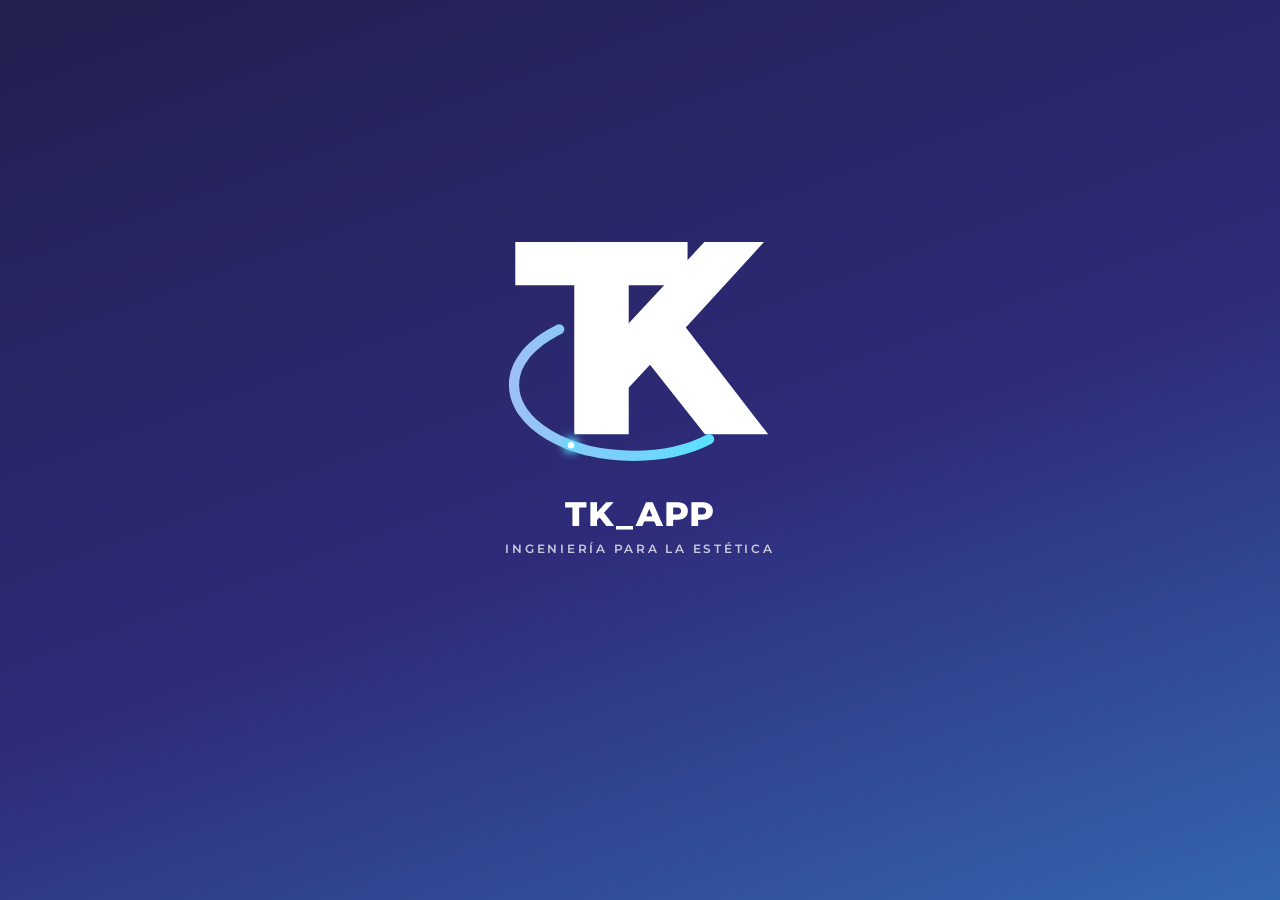
==== commit 3cd991c2: "Sin zoom en el iPhone al teclear la contraseña" ====
--- a/index.html
+++ b/index.html
@@ -1,44 +1,44 @@
-<!doctype html>
-<html lang="es">
-<head>
-<meta charset="utf-8">
-<meta name="viewport" content="width=device-width, initial-scale=1, viewport-fit=cover">
-<meta name="theme-color" content="#22204F">
-<meta name="apple-mobile-web-app-capable" content="yes">
-<title>TK_APP</title>
-<link rel="manifest" href="manifest.webmanifest">
-<link rel="icon" href="icono-192.png">
-<link rel="apple-touch-icon" href="icono-192.png">
-<link rel="preconnect" href="https://fonts.googleapis.com">
-<link href="https://fonts.googleapis.com/css2?family=Montserrat:wght@300;400;500;600;700;800&display=swap" rel="stylesheet">
-<link rel="stylesheet" href="estilos.css">
-<style>
-/* La app ocupa toda la pantalla del celular, la tablet o el PC (en el simulador iba dentro de un marco) */
-html, body { height: 100%; background: #16152C; overflow: hidden }
-.cel { width: 100vw; height: 100vh; height: 100dvh; border-radius: 0 }
-.vA .barra { padding-top: max(14px, env(safe-area-inset-top)) }
-.app .cuerpo { padding-bottom: env(safe-area-inset-bottom) }
-.campo input { width: 100%; height: 40px; border: 0; border-radius: 12px; background: var(--suave); padding: 0 12px; font: 600 13px Montserrat, sans-serif; color: var(--tinta) }
-.campo input:focus { outline: 2px solid var(--azul) }
-/* La ola de la cabecera de los formatos ya viene desvanecida: sin máscara se ve igual en pantalla y en el PDF */
-.est-D .d-tit:before { -webkit-mask-image: none; mask-image: none }
-/* El PDF se dibuja con html2canvas, que no entiende las sombras «inset»: los mismos contornos, con bordes comunes */
-.est-D .d-tag { box-shadow: none; border: 1px solid #D9DAE6 }
-.est-D .d-si { border: 1.2px solid #D64545 }
-.est-D .d-no { box-shadow: none; border: 1.2px solid #B9B7D3 }
-.est-D .d-op { box-shadow: none; border: 1.2px solid #C9C8E0 }
-.est-D .d-op.on { border-color: #29265B }
-.d-foto i { box-shadow: none; border: 1px solid #D9DAE6 }
-.d-foto.on i { box-shadow: none; border: 3px solid #3466AE }
-</style>
-</head>
-<body>
-<div class="cel" id="cel-C"></div>
-<div id="imprimir"></div>
-<script src="catalogo.js"></script>
-<script src="imagenes.js"></script>
-<script src="formatos.js"></script>
-<script src="equipo.js"></script>
-<script src="app.js"></script>
-</body>
-</html>
+<!doctype html>
+<html lang="es">
+<head>
+<meta charset="utf-8">
+<meta name="viewport" content="width=device-width, initial-scale=1, maximum-scale=1, user-scalable=no, viewport-fit=cover">
+<meta name="theme-color" content="#22204F">
+<meta name="apple-mobile-web-app-capable" content="yes">
+<title>TK_APP</title>
+<link rel="manifest" href="manifest.webmanifest">
+<link rel="icon" href="icono-192.png">
+<link rel="apple-touch-icon" href="icono-192.png">
+<link rel="preconnect" href="https://fonts.googleapis.com">
+<link href="https://fonts.googleapis.com/css2?family=Montserrat:wght@300;400;500;600;700;800&display=swap" rel="stylesheet">
+<link rel="stylesheet" href="estilos.css">
+<style>
+/* La app ocupa toda la pantalla del celular, la tablet o el PC (en el simulador iba dentro de un marco) */
+html, body { height: 100%; background: #16152C; overflow: hidden }
+.cel { width: 100vw; height: 100vh; height: 100dvh; border-radius: 0 }
+.vA .barra { padding-top: max(14px, env(safe-area-inset-top)) }
+.app .cuerpo { padding-bottom: env(safe-area-inset-bottom) }
+.campo input { width: 100%; height: 40px; border: 0; border-radius: 12px; background: var(--suave); padding: 0 12px; font: 600 13px Montserrat, sans-serif; color: var(--tinta) }
+.campo input:focus { outline: 2px solid var(--azul) }
+/* La ola de la cabecera de los formatos ya viene desvanecida: sin máscara se ve igual en pantalla y en el PDF */
+.est-D .d-tit:before { -webkit-mask-image: none; mask-image: none }
+/* El PDF se dibuja con html2canvas, que no entiende las sombras «inset»: los mismos contornos, con bordes comunes */
+.est-D .d-tag { box-shadow: none; border: 1px solid #D9DAE6 }
+.est-D .d-si { border: 1.2px solid #D64545 }
+.est-D .d-no { box-shadow: none; border: 1.2px solid #B9B7D3 }
+.est-D .d-op { box-shadow: none; border: 1.2px solid #C9C8E0 }
+.est-D .d-op.on { border-color: #29265B }
+.d-foto i { box-shadow: none; border: 1px solid #D9DAE6 }
+.d-foto.on i { box-shadow: none; border: 3px solid #3466AE }
+</style>
+</head>
+<body>
+<div class="cel" id="cel-C"></div>
+<div id="imprimir"></div>
+<script src="catalogo.js"></script>
+<script src="imagenes.js"></script>
+<script src="formatos.js"></script>
+<script src="equipo.js"></script>
+<script src="app.js"></script>
+</body>
+</html>
--- a/estilos.css
+++ b/estilos.css
@@ -1,532 +1,354 @@
-/* TK_APP · estilos. Salen del simulador validado (app/simulador_TK_APP.html, 05/11/2026). */
-
-:root{
-  --azul:#3466AE; --indigo:#2E2B7A; --noche:#29265B; --tinta:#29265B; --tinta2:#6B6893; --tinta3:#9A98BC;
-  --borde:#E3E4F1; --suave:#F4F5FB; --verde:#2E8F66; --rojo:#D64545; --ambar:#E0922F; --teo:#1D71B8;
-  --fondo:#EEF0F8;
-}
-*{box-sizing:border-box}
-html,body{margin:0}
-body{font-family:Montserrat,"Segoe UI",sans-serif;color:var(--tinta);background:var(--fondo);-webkit-font-smoothing:antialiased}
-button{font-family:inherit}
-/* ---------- cabecera de la demo ---------- */
-.cabecera{position:relative;overflow:hidden;color:#fff;background:linear-gradient(120deg,#22204F 0%,#2E2B7A 48%,#3466AE 100%);padding:26px 40px 0}
-.cabecera canvas{position:absolute;inset:0;width:100%;height:100%;pointer-events:none}
-.cab-fila{position:relative;display:flex;align-items:center;gap:18px}
-.cab-logo{width:58px;height:54px;border-radius:16px;background:#fff;display:grid;place-items:center;box-shadow:0 8px 24px rgba(0,0,0,.18)}
-.cab-logo svg{width:40px;height:auto}
-.cab-tit small{display:block;font-size:11.5px;font-weight:600;letter-spacing:.22em;opacity:.75}
-.cab-tit h1{margin:2px 0 0;font-size:28px;font-weight:700;letter-spacing:-.01em}
-.cab-tit h1 b{color:#8FB6F0}
-.cab-nota{margin-left:auto;max-width:420px;font-size:13px;line-height:1.5;opacity:.85;text-align:right}
-.pestanas{position:relative;display:flex;gap:6px;margin-top:22px}
-.pestanas button{border:0;cursor:pointer;padding:13px 22px;border-radius:16px 16px 0 0;background:rgba(255,255,255,.1);color:#fff;font-size:14.5px;font-weight:600;display:flex;align-items:center;gap:9px}
-.pestanas button .num{width:24px;height:24px;border-radius:50%;background:rgba(255,255,255,.18);display:grid;place-items:center;font-size:12px}
-.pestanas button.on{background:var(--fondo);color:var(--indigo)}
-.pestanas button.on .num{background:var(--azul);color:#fff}
-.cuenta{min-width:20px;height:20px;padding:0 6px;border-radius:10px;background:#F2C94C;color:#29265B;font-size:11.5px;font-weight:700;display:none;place-items:center}
-.cuenta.ver{display:grid}
-.seccion{display:none;padding:26px 40px 60px;max-width:1400px;margin:0 auto}
-.seccion.on{display:block}
-.intro{display:flex;gap:24px;align-items:flex-start;margin-bottom:18px}
-.intro h2{margin:0 0 6px;font-size:22px;font-weight:700}
-.intro p{margin:0;font-size:14px;line-height:1.6;color:var(--tinta2);max-width:760px}
-.intro p b{color:var(--tinta)}
-/* simulación del equipo */
-.simula{display:flex;align-items:center;gap:10px;flex-wrap:wrap;background:#fff;border:1px solid var(--borde);border-radius:18px;padding:12px 14px;margin-bottom:20px;box-shadow:0 6px 18px rgba(46,43,122,.06)}
-.simula .eti{font-size:11px;font-weight:700;letter-spacing:.14em;text-transform:uppercase;color:var(--tinta3);margin-right:4px}
-.simula .equipo{display:flex;align-items:center;gap:10px;padding-right:14px;margin-right:4px;border-right:1px solid var(--borde)}
-.simula .equipo i{width:38px;height:38px;border-radius:12px;background:linear-gradient(135deg,var(--indigo),var(--azul));display:grid;place-items:center}
-.simula .equipo b{display:block;font-size:13.5px}
-.simula .equipo span{font-size:12px;color:var(--tinta2)}
-.bsim{border:1.5px solid var(--borde);background:#fff;color:var(--tinta);border-radius:12px;padding:9px 14px;font-size:13px;font-weight:600;cursor:pointer;display:flex;align-items:center;gap:8px}
-.bsim:hover{border-color:var(--azul);color:var(--azul)}
-.bsim.prim{background:var(--verde);border-color:var(--verde);color:#fff}
-.bsim.prim:hover{filter:brightness(1.06);color:#fff}
-/* las tres propuestas */
-.tres{display:grid;grid-template-columns:repeat(3,minmax(0,1fr));gap:22px}
-.prop{background:#fff;border:1px solid var(--borde);border-radius:26px;padding:20px 18px 18px;box-shadow:0 10px 30px rgba(46,43,122,.07);display:flex;flex-direction:column}
-.prop.elegida{outline:3px solid var(--azul);outline-offset:-1px}
-.prop-cab{display:flex;gap:12px;align-items:flex-start;min-height:118px}
-.letra{flex:none;width:44px;height:44px;border-radius:14px;background:linear-gradient(135deg,var(--indigo),var(--azul));color:#fff;display:grid;place-items:center;font-size:20px;font-weight:700}
-.prop-cab h3{margin:0;font-size:17px;font-weight:700}
-.prop-cab p{margin:4px 0 0;font-size:12.8px;line-height:1.5;color:var(--tinta2)}
-.prop-cab p b{color:var(--tinta)}
-.marco{position:relative;transform-origin:0 0;border-radius:48px;background:#16152C;padding:12px;box-shadow:0 22px 50px rgba(22,21,44,.28),inset 0 0 0 2px #2D2B4F}
-.marco:before{content:"";position:absolute;left:50%;top:22px;transform:translateX(-50%);width:92px;height:24px;border-radius:14px;background:#16152C;z-index:20}
-.cel{position:relative;width:390px;height:844px;border-radius:38px;overflow:hidden;background:var(--suave)}
-.saltos{display:flex;flex-wrap:wrap;gap:6px;margin:16px 0 12px}
-.saltos button{border:1px solid var(--borde);background:var(--suave);color:var(--tinta2);border-radius:20px;padding:6px 11px;font-size:12px;font-weight:600;cursor:pointer}
-.saltos button.on{background:var(--indigo);border-color:var(--indigo);color:#fff}
-.notas{margin-top:auto}
-.notas .fila{display:flex;align-items:center;justify-content:space-between;margin-bottom:6px}
-.notas label{font-size:11px;font-weight:700;letter-spacing:.14em;text-transform:uppercase;color:var(--tinta3)}
-.anotar{border:0;background:none;color:var(--azul);font-size:12px;font-weight:600;cursor:pointer;padding:0}
-textarea{width:100%;min-height:92px;resize:vertical;border:1.5px solid var(--borde);border-radius:14px;padding:10px 12px;font-family:inherit;font-size:13px;line-height:1.5;color:var(--tinta);background:#FBFBFE}
-textarea:focus{outline:none;border-color:var(--azul);background:#fff}
-.elegir{display:flex;align-items:center;gap:8px;margin-top:10px;font-size:13px;font-weight:600;cursor:pointer;user-select:none}
-.elegir input{width:18px;height:18px;accent-color:var(--azul)}
-.general{margin-top:22px;background:#fff;border:1px solid var(--borde);border-radius:22px;padding:16px 18px}
-/* ---------- formatos ---------- */
-.docs-chips{display:flex;flex-wrap:wrap;gap:8px;margin-bottom:18px}
-.docs-chips button{border:1.5px solid var(--borde);background:#fff;border-radius:14px;padding:10px 14px;font-size:13.5px;font-weight:600;color:var(--tinta);cursor:pointer;display:flex;align-items:center;gap:8px}
-.docs-chips button.on{background:var(--indigo);border-color:var(--indigo);color:#fff}
-.docs-chips button .ok{width:8px;height:8px;border-radius:50%;background:#F2C94C;display:none}
-.docs-chips button.marcado .ok{display:block}
-.hoja-col{background:#fff;border:1px solid var(--borde);border-radius:24px;padding:16px;box-shadow:0 10px 30px rgba(46,43,122,.07)}
-.hoja-col.elegida{outline:3px solid var(--azul);outline-offset:-1px}
-.hoja-cab{display:flex;align-items:center;gap:10px;margin-bottom:12px}
-.hoja-cab h3{margin:0;font-size:15.5px}
-.hoja-cab p{margin:2px 0 0;font-size:12px;color:var(--tinta2)}
-.hoja-cab .letra{width:36px;height:36px;font-size:16px;border-radius:12px}
-.ver-grande{margin-left:auto;border:1.5px solid var(--borde);background:#fff;border-radius:12px;padding:7px 11px;font-size:12px;font-weight:600;color:var(--azul);cursor:pointer;white-space:nowrap}
-.miniatura{position:relative;overflow:hidden;border-radius:12px;box-shadow:0 0 0 1px var(--borde),0 10px 24px rgba(46,43,122,.08);cursor:zoom-in;background:#fff}
-.miniatura .doc{position:absolute;left:0;top:0;transform-origin:0 0}
-.modal{position:fixed;inset:0;z-index:100;background:rgba(22,21,44,.72);display:none;flex-direction:column;align-items:center;padding:20px}
-.modal.on{display:flex}
-.modal-bar{display:flex;gap:8px;align-items:center;margin-bottom:12px;color:#fff}
-.modal-bar button{border:0;border-radius:12px;padding:9px 14px;font-size:13px;font-weight:600;cursor:pointer;background:rgba(255,255,255,.14);color:#fff}
-.modal-bar button.on{background:#fff;color:var(--indigo)}
-.modal-bar .cerrar{margin-left:18px;background:#fff;color:var(--indigo)}
-.modal-hoja{overflow:auto;max-height:calc(100vh - 90px);border-radius:10px;box-shadow:0 30px 80px rgba(0,0,0,.4)}
-/* ---------- correcciones ---------- */
-.resumen{background:#fff;border:1px solid var(--borde);border-radius:22px;padding:20px 22px}
-.resumen pre{white-space:pre-wrap;font-family:inherit;font-size:13.5px;line-height:1.6;margin:0;color:var(--tinta)}
-.resumen .vacio{color:var(--tinta3)}
-.acciones{display:flex;gap:10px;margin:16px 0}
-.bprim{border:0;border-radius:14px;padding:12px 18px;background:linear-gradient(135deg,var(--indigo),var(--azul));color:#fff;font-size:14px;font-weight:600;cursor:pointer;display:flex;align-items:center;gap:8px}
-.bsec{border:1.5px solid var(--borde);border-radius:14px;padding:12px 18px;background:#fff;color:var(--indigo);font-size:14px;font-weight:600;cursor:pointer}
-@media (max-width:1180px){.tres{grid-template-columns:1fr;max-width:560px;margin:0 auto}.cab-nota{display:none}.seccion,.cabecera{padding-left:16px;padding-right:16px}}
-
-/* =================================================== simulador final */
-.sim-grid{display:grid;grid-template-columns:380px minmax(0,1fr);gap:30px;align-items:start}
-.sim-cel .marco{margin-top:0}
-.eq-panel{background:#fff;border:1px solid var(--borde);border-radius:24px;padding:18px;box-shadow:0 10px 30px rgba(46,43,122,.07)}
-.eq-cab{display:flex;align-items:center;gap:12px}
-.eq-cab b{display:block;font-size:15px}.eq-cab span{font-size:12.5px;color:var(--tinta2)}
-.eq-ic{width:40px;height:40px;border-radius:13px;background:linear-gradient(135deg,var(--indigo),var(--azul));color:#fff;display:grid;place-items:center}
-.eq-led{margin-left:auto;width:12px;height:12px;border-radius:50%;background:#F2C94C;box-shadow:0 0 0 5px #F2C94C33}
-.eq-led.si{background:var(--verde);box-shadow:0 0 0 5px #2E8F6633}.eq-led.otro{background:var(--ambar);box-shadow:0 0 0 5px #E0922F33}.eq-led.apag{background:#B9B8D3;box-shadow:none}
-.eq-pant{position:relative;overflow:hidden;margin:14px 0;border-radius:16px;padding:16px 18px;color:#fff;background:linear-gradient(120deg,#22204F,#2E2B7A 55%,#3466AE);background-image:var(--ola),linear-gradient(120deg,#22204F,#2E2B7A 55%,#3466AE);background-repeat:no-repeat;background-position:right center,0 0;background-size:auto 140%,cover}
-.eq-pant.apag{background:#16152C}
-.eq-pant small{display:block;font-size:10px;font-weight:700;letter-spacing:.16em;opacity:.7}
-.eq-pant b{display:block;font-size:20px;margin-top:4px}.eq-pant span{font-size:13px;opacity:.85}
-.eq-bots{display:grid;grid-template-columns:1fr 1fr;gap:8px}
-.eq-bots .bsim,.eq-dias .bsim{justify-content:flex-start}
-.bsim:disabled{opacity:.45;cursor:default}
-.eq-conf{margin-top:14px;padding:14px;border-radius:16px;background:var(--suave)}
-.eq-conf b{display:block;font-size:13px}.eq-conf span{font-size:12.5px;color:var(--tinta2)}
-.eq-dias{display:flex;gap:8px;align-items:center;flex-wrap:wrap;margin-top:10px}
-.eq-log{margin-top:14px}
-.eq-log>b{display:block;font-size:11px;letter-spacing:.14em;text-transform:uppercase;color:var(--tinta3);margin-bottom:6px}
-.eq-log .ln{display:flex;gap:10px;align-items:baseline;font-size:12.5px;padding:6px 0;border-bottom:1px solid var(--suave);font-family:Consolas,"Cascadia Mono",monospace}
-.eq-log .ln span{color:var(--tinta3);flex:none}
-.eq-log .ln i{font-style:normal;font-size:10.5px;font-weight:700;flex:none;width:96px;color:var(--azul);font-family:Montserrat,sans-serif}
-.eq-log .ln.bt-eq i{color:var(--verde)}.eq-log .ln.bt-info{color:var(--tinta2)}
-@media (max-width:1180px){.sim-grid{grid-template-columns:1fr;max-width:560px;margin:0 auto}.eq-bots{grid-template-columns:1fr}}
-/* la app: barra de A arriba, paso a paso de C debajo */
-.vF .top{padding:10px 18px 4px}
-.vF .top h2{margin:0 0 4px;font-size:20px}
-.vF .hola-t b{display:block;font-size:16px}.vF .hola-t small{font-size:11.5px;color:var(--tinta2)}
-.vF .conx[data-go]{cursor:pointer}
-.vF .volver{display:flex;align-items:center;gap:6px;border:0;background:none;color:var(--indigo);font-size:13px;font-weight:600;cursor:pointer;padding:2px 0;margin:0 0 2px}
-.vF .baldosas{display:grid;grid-template-columns:1fr 1fr;gap:10px;margin:0 14px 12px}
-.vF .bal{border-radius:22px;padding:14px;min-height:112px;display:flex;flex-direction:column;justify-content:space-between;cursor:pointer;background:#fff;box-shadow:0 6px 16px rgba(46,43,122,.07)}
-.vF .bal.grande{grid-column:1/3;min-height:92px;justify-content:flex-start;background:linear-gradient(135deg,var(--indigo),var(--azul));color:#fff;flex-direction:row;align-items:center;gap:12px}
-.vF .bal.verde{background:linear-gradient(135deg,#25785A,var(--verde))}
-.vF .bal .ic{width:40px;height:40px;border-radius:13px;background:#EEF3FB;color:var(--azul);display:grid;place-items:center}
-.vF .bal.grande .ic{background:rgba(255,255,255,.18);color:#fff;flex:none}
-.vF .bal b{font-size:14px;display:block}.vF .bal span{font-size:11.5px;color:var(--tinta2)}
-.vF .bal.grande span{color:rgba(255,255,255,.85)}
-.fila-u.ocupado b{color:var(--tinta2)}
-.girando{display:inline-block;width:18px;height:18px;border-radius:50%;border:2.5px solid #D9DAEC;border-top-color:var(--verde);animation:gira .8s linear infinite}
-@keyframes gira{to{transform:rotate(360deg)}}
-.candado{width:58px;height:58px;margin:4px auto 0;border-radius:18px;background:linear-gradient(135deg,var(--indigo),var(--azul));color:#fff;display:grid;place-items:center;box-shadow:0 10px 22px rgba(52,102,174,.3)}
-.clave-cajas{display:flex;gap:9px;justify-content:center;margin:16px 0 8px}
-.clave-cajas i{width:44px;height:52px;border-radius:14px;background:#fff;box-shadow:inset 0 0 0 1.5px var(--borde);display:grid;place-items:center;font-style:normal;font-size:18px;color:var(--indigo)}
-.clave-cajas i.cursor{box-shadow:inset 0 0 0 2px var(--azul)}
-.clave-cajas i.llena{box-shadow:inset 0 0 0 1.5px #C9C8E0}
-.clave-cajas.sacude{animation:sacude .35s}
-@keyframes sacude{20%,60%{transform:translateX(-7px)}40%,80%{transform:translateX(7px)}}
-.clave-msg{min-height:34px}.clave-msg .mal{color:var(--rojo);font-weight:600}
-.teclado{display:grid;grid-template-columns:repeat(3,1fr);gap:8px;margin:6px 22px 0}
-.teclado button{height:46px;border:0;border-radius:14px;background:#fff;box-shadow:0 3px 10px rgba(46,43,122,.07);font-size:19px;font-weight:600;color:var(--tinta);cursor:pointer;display:grid;place-items:center}
-.teclado button:active{background:#EEF3FB}
-.teclado button:disabled{opacity:.4;cursor:default}
-/* formatos: una hoja grande */
-.hoja-una{background:#fff;border:1px solid var(--borde);border-radius:24px;padding:18px;box-shadow:0 10px 30px rgba(46,43,122,.07)}
-.hoja-bar{display:flex;align-items:center;gap:14px;margin-bottom:14px}
-.hoja-bar h3{margin:0;font-size:17px}.hoja-bar p{margin:2px 0 0;font-size:12.5px;color:var(--tinta2)}
-.hoja-bar .bprim{margin-left:auto}
-.hoja-grande{position:relative;max-width:816px;margin:0 auto;border-radius:10px;overflow:hidden;box-shadow:0 0 0 1px var(--borde),0 14px 34px rgba(46,43,122,.1)}
-.hoja-grande .doc{position:absolute;left:0;top:0;transform-origin:0 0}
-#imprimir{display:none}
-.medidor{position:absolute;left:-10000px;top:0;width:816px;visibility:hidden}
-.hoja{height:1054px;display:flex;flex-direction:column;overflow:hidden}
-.hoja-cuerpo{flex:1;min-height:0;overflow:hidden}
-.hoja .d-pie{flex:none}
-.hojas-vista{position:relative;overflow:hidden;background:#D9DBE9}
-.hojas-esc{position:absolute;left:0;top:0;width:816px;transform-origin:0 0}
-.hojas-esc .doc{position:relative!important;left:auto!important;top:auto!important;transform:none!important;box-shadow:0 2px 10px rgba(22,21,44,.18)}
-.hoja-grande{background:#D9DBE9}
-@media print{
-  @page{size:letter;margin:0}
-  html,body{background:#fff!important;-webkit-print-color-adjust:exact;print-color-adjust:exact}
-  body>*:not(#imprimir){display:none!important}
-  #imprimir{display:block}
-  #imprimir *{-webkit-print-color-adjust:exact!important;print-color-adjust:exact!important}
-  #imprimir .hoja{break-after:page}
-  #imprimir .hoja:last-child{break-after:auto}
-}
-
-/* dispositivos */
-.sim-grid{grid-template-columns:456px minmax(0,1fr)}
-.sim-grid.ancho{grid-template-columns:1fr}
-@media (max-width:1180px){.sim-grid{grid-template-columns:1fr}.sim-grid.ancho .sim-der{grid-template-columns:1fr}}
-.sim-grid.ancho .sim-der{display:grid;grid-template-columns:minmax(0,1.2fr) minmax(0,1fr);gap:22px;align-items:start}
-.sim-grid.ancho .sim-der .general{margin-top:0!important}
-.disp-chips{display:flex;flex-wrap:wrap;gap:6px;margin-bottom:14px}
-.disp-chips button{border:1.5px solid var(--borde);background:#fff;border-radius:20px;padding:7px 12px;font-size:12.5px;font-weight:600;color:var(--tinta);cursor:pointer}
-.disp-chips button.on{background:var(--indigo);border-color:var(--indigo);color:#fff}
-.disp{position:relative;margin:0 auto}
-.disp-nota{text-align:center;font-size:12px;color:var(--tinta2);margin-top:10px}
-.marco.t-tab{border-radius:34px}.marco.t-tab:before{width:9px;height:9px;top:4px;border-radius:50%;background:#2D2B4F}.marco.t-tab .cel{border-radius:20px}
-.marco.pc{border-radius:14px}.marco.pc:before{display:none}.marco.pc .cel{border-radius:4px}
-.cel.pc .app .estado{display:none}.cel.pc .vA .barra{padding-top:14px}
-.cel.ancha .app .cuerpo{padding:0 max(0px,calc((100% - 640px)/2))}
-.cel.ancha .vF .top{padding-left:max(18px,calc((100% - 640px)/2 + 18px));padding-right:max(18px,calc((100% - 640px)/2 + 18px))}
-.cel.ancha .tostada{left:50%;right:auto;width:440px;margin-left:-220px}
-/* firma a pantalla completa y ajuste */
-.zona-firmar{width:100%;height:190px;border:2px dashed #C9C8E0;border-radius:20px;background:#FBFBFE;color:var(--azul);display:flex;flex-direction:column;align-items:center;justify-content:center;gap:6px;cursor:pointer;font-family:inherit}
-.zona-firmar b{font-size:15px;color:var(--indigo)}.zona-firmar span{font-size:12px;color:var(--tinta2)}
-.zona-firmar:hover{border-color:var(--azul);background:#F3F6FD}
-.firma-total{position:absolute;inset:0;z-index:35;background:#fff;display:flex;flex-direction:column}
-.ft-cab{display:flex;align-items:center;gap:8px;padding:44px 14px 10px;border-bottom:1px solid var(--borde)}
-.cel.pc .ft-cab{padding-top:14px}
-.ft-cab>div{flex:1;min-width:0}.ft-cab b{display:block;font-size:14px}.ft-cab span{font-size:11.5px;color:var(--tinta2)}
-.ft-cab button{border:0;border-radius:12px;padding:8px 11px;background:var(--suave);color:var(--indigo);font-size:12px;font-weight:600;cursor:pointer;font-family:inherit}
-.ft-lienzo{position:relative;flex:1;touch-action:none;background:#fff}
-.ft-lienzo canvas{position:absolute;inset:0;width:100%;height:100%;cursor:crosshair;touch-action:none}
-.ft-guia{position:absolute;left:8%;right:8%;bottom:24%;pointer-events:none}
-.ft-guia i{display:block;border-bottom:2px dashed #C9C8E0}
-.ft-guia span{display:block;margin-top:8px;font-size:10px;font-weight:700;letter-spacing:.14em;color:var(--tinta3)}
-.ft-pie{display:flex;align-items:center;gap:12px;padding:12px 14px 22px;border-top:1px solid var(--borde)}
-.ft-pie .sub{flex:1}.ft-pie .btn{width:auto;min-width:130px}
-.ajuste{position:relative;margin:0 -14px;overflow:hidden;background:#16152C;touch-action:none;cursor:grab;height:150px}
-.ajuste svg{position:absolute;inset:0}
-.ajuste path{stroke:#fff}
-.marco-firma{position:absolute;border:2px solid #fff;border-radius:6px;box-shadow:0 0 0 900px rgba(22,21,44,.6);pointer-events:none}
-.marco-firma i{position:absolute;left:6%;right:6%;bottom:16%;border-bottom:1.5px dashed rgba(255,255,255,.45)}
-.zoom-f{display:flex;align-items:center;gap:8px;margin-top:12px}
-.zoom-f input{flex:1;accent-color:var(--azul)}
-.zoom-f button:not(.anotar){width:34px;height:34px;border:0;border-radius:11px;background:var(--suave);color:var(--indigo);font-size:18px;font-weight:700;cursor:pointer}
-.vista-firma{margin-top:8px;padding:12px 14px 10px;border-radius:12px;background:#fff;box-shadow:inset 0 0 0 1px var(--borde)}
-.vf-trazo{height:64px;display:flex;justify-content:center;border-bottom:1.5px solid #29265B}
-.vf-linea{margin-top:4px;font-size:10px;color:var(--tinta2);text-align:center}
-
-/* =================================================== LA APP (dentro del celular) */
-.app{position:absolute;inset:0;display:flex;flex-direction:column;font-size:13px;color:var(--tinta)}
-.app .estado{height:40px;flex:none;display:flex;align-items:flex-end;justify-content:space-between;padding:0 26px 4px;font-size:12px;font-weight:700}
-.app .cuerpo{flex:1;overflow-y:auto;overflow-x:hidden;scrollbar-width:none}
-.app .cuerpo::-webkit-scrollbar{display:none}
-.app svg.i{width:20px;height:20px;flex:none}
-.tarj{background:#fff;border-radius:20px;padding:14px;box-shadow:0 4px 14px rgba(46,43,122,.06);margin:0 14px 12px}
-.tarj h4{margin:0 0 2px;font-size:14px}
-.eti2{font-size:10px;font-weight:700;letter-spacing:.14em;text-transform:uppercase;color:var(--tinta3)}
-.sub{font-size:12px;color:var(--tinta2);line-height:1.45}
-.btn{border:0;border-radius:16px;height:48px;padding:0 16px;font-size:14px;font-weight:600;cursor:pointer;display:flex;align-items:center;justify-content:center;gap:8px;width:100%}
-.btn.pri{background:linear-gradient(135deg,var(--indigo),var(--azul));color:#fff;box-shadow:0 8px 18px rgba(52,102,174,.28)}
-.btn.ver{background:var(--verde);color:#fff;box-shadow:0 8px 18px rgba(46,143,102,.28)}
-.btn.sec{background:#fff;color:var(--indigo);box-shadow:inset 0 0 0 1.5px var(--borde)}
-.btn:disabled{opacity:.42;cursor:default;box-shadow:none}
-.fila-u{display:flex;align-items:center;gap:11px;padding:11px 0;border-bottom:1px solid var(--suave);cursor:pointer}
-.fila-u:last-child{border-bottom:0}
-.av{width:38px;height:38px;border-radius:50%;flex:none;display:grid;place-items:center;font-size:13px;font-weight:700;color:#fff;background:linear-gradient(135deg,#6E68C9,var(--azul))}
-.fila-u b{display:block;font-size:13.5px}
-.fila-u .sub{font-size:11.5px}
-.chev{margin-left:auto;color:var(--tinta3)}
-.busca{display:flex;align-items:center;gap:8px;height:44px;border-radius:14px;background:#fff;padding:0 12px;margin:0 14px 12px;box-shadow:inset 0 0 0 1.5px var(--borde);color:var(--tinta3);font-size:13px}
-.busca input{border:0;outline:0;flex:1;font-family:inherit;font-size:13px;color:var(--tinta);background:none}
-.doc-fila{display:flex;align-items:center;gap:10px;padding:10px 0;border-bottom:1px solid var(--suave)}
-.doc-fila:last-child{border-bottom:0}
-.doc-fila .ico{width:34px;height:34px;border-radius:11px;background:var(--suave);display:grid;place-items:center;color:var(--azul);flex:none}
-.doc-fila b{display:block;font-size:13px}
-.pdfb{margin-left:auto;border:0;border-radius:11px;padding:7px 10px;background:#EEF3FB;color:var(--azul);font-size:11.5px;font-weight:700;cursor:pointer;display:flex;align-items:center;gap:4px}
-.tostada{position:absolute;left:14px;right:14px;bottom:18px;z-index:30;background:#22204F;color:#fff;border-radius:16px;padding:12px 14px;font-size:12.5px;line-height:1.45;display:flex;gap:10px;align-items:flex-start;box-shadow:0 14px 30px rgba(0,0,0,.3);animation:sube .25s ease}
-.tostada svg{flex:none;color:#7FD3AE}
-@keyframes sube{from{transform:translateY(16px);opacity:0}to{transform:none;opacity:1}}
-.campo{margin-bottom:10px}
-.campo span{display:block;font-size:10px;font-weight:700;letter-spacing:.12em;text-transform:uppercase;color:var(--tinta3);margin-bottom:3px}
-.campo div{height:40px;border-radius:12px;background:var(--suave);display:flex;align-items:center;padding:0 12px;font-size:13px;font-weight:600}
-
-.legal-corto{font-size:12px;line-height:1.55;color:var(--tinta2)}
-.legal-corto b{color:var(--tinta)}
-.check{display:flex;gap:10px;align-items:flex-start;padding:10px 0;font-size:12.5px;line-height:1.45;cursor:pointer}
-.check i{width:22px;height:22px;flex:none;border-radius:7px;box-shadow:inset 0 0 0 2px #C9C8E0;display:grid;place-items:center;color:#fff}
-.check.on i{background:var(--verde);box-shadow:none}
-.pasos{display:flex;gap:6px;justify-content:center;margin:2px 0 12px}
-.pasos i{width:26px;height:5px;border-radius:3px;background:#D9DAEC}
-.pasos i.on{background:var(--azul)}
-.hora-grande{font-size:30px;font-weight:300;letter-spacing:-.01em}
-.pill-ok{display:inline-flex;align-items:center;gap:5px;padding:4px 10px;border-radius:20px;background:#2E8F661A;color:var(--verde);font-size:11.5px;font-weight:700}
-.pill-esp{display:inline-flex;align-items:center;gap:5px;padding:4px 10px;border-radius:20px;background:#E0922F1F;color:var(--ambar);font-size:11.5px;font-weight:700}
-.mini-pdf{position:relative;overflow-x:hidden;overflow-y:auto;scrollbar-width:thin;border-radius:10px;box-shadow:0 0 0 1px var(--borde),0 10px 24px rgba(46,43,122,.12);background:#fff;margin:0 14px}
-.mini-pdf .doc{position:absolute;left:0;top:0;transform-origin:0 0}
-.ble{position:relative;width:150px;height:150px;margin:6px auto 4px}
-.ble i{position:absolute;inset:0;border-radius:50%;border:2px solid var(--verde);opacity:0;animation:onda 2.4s ease-out infinite}
-.ble i:nth-child(2){animation-delay:.8s}.ble i:nth-child(3){animation-delay:1.6s}
-.ble b{position:absolute;left:50%;top:50%;width:64px;height:64px;margin:-32px 0 0 -32px;border-radius:50%;background:var(--verde);display:grid;place-items:center;color:#fff;box-shadow:0 10px 24px rgba(46,143,102,.35)}
-@keyframes onda{0%{transform:scale(.4);opacity:.9}100%{transform:scale(1);opacity:0}}
-
-/* --- A · Pestañas --- */
-.vA{background:var(--suave)}
-.vA .barra{background:linear-gradient(120deg,#22204F,#2E2B7A 55%,#3466AE);color:#fff;padding:0 16px 14px;border-radius:0 0 26px 26px;position:relative;overflow:hidden}
-.vA .barra .estado{padding:0 10px 6px}
-.vA .marca-app{display:flex;align-items:center;gap:10px;margin-top:2px}
-.vA .marca-app .lg{width:34px;height:32px;border-radius:10px;background:#fff;display:grid;place-items:center}
-.vA .marca-app .lg svg{width:24px}
-.vA .marca-app b{font-size:17px;letter-spacing:.02em}
-.vA .marca-app small{display:block;font-size:10px;opacity:.7;letter-spacing:.08em}
-.vA .conx{margin-top:12px;display:flex;align-items:center;gap:8px;background:rgba(255,255,255,.12);border-radius:14px;padding:8px 10px;font-size:12px;font-weight:600}
-.vA .conx .pt{width:9px;height:9px;border-radius:50%;background:#F2C94C}
-.vA .conx.si .pt{background:#5BE0A2;box-shadow:0 0 0 4px rgba(91,224,162,.2)}
-.vA .conx .der{margin-left:auto;opacity:.75;font-weight:500}
-.vA .seg{display:flex;background:#fff;margin:12px 14px;border-radius:16px;padding:4px;box-shadow:0 4px 14px rgba(46,43,122,.06)}
-.vA .seg button{flex:1;border:0;background:none;border-radius:12px;height:36px;font-size:12.5px;font-weight:600;color:var(--tinta2);cursor:pointer;position:relative}
-.vA .seg button.on{background:var(--indigo);color:#fff}
-.vA .seg .badge{position:absolute;top:3px;right:8px;width:8px;height:8px;border-radius:50%;background:var(--verde);box-shadow:0 0 0 2px #fff}
-.vA .aviso{margin:0 14px 12px;border-radius:18px;padding:12px;background:var(--verde);color:#fff;display:flex;gap:10px;align-items:center;cursor:pointer;box-shadow:0 8px 18px rgba(46,143,102,.28)}
-.vA .aviso b{display:block;font-size:13px}
-.vA .aviso span{font-size:11.5px;opacity:.9}
-
-/* --- B · Barra inferior --- */
-.vB{background:#fff}
-.vB .top{padding:0 18px 8px}
-.vB .top .estado{padding:0 8px 6px}
-.vB .titulo{display:flex;align-items:center;justify-content:space-between;margin-top:4px}
-.vB .titulo h2{margin:0;font-size:22px;font-weight:700;letter-spacing:-.01em}
-.vB .ble-chip{display:flex;align-items:center;gap:6px;border-radius:20px;padding:6px 10px;font-size:11.5px;font-weight:700;background:#F2C94C26;color:#A07612}
-.vB .ble-chip.si{background:#2E8F661A;color:var(--verde)}
-.vB .tarj{box-shadow:none;background:var(--suave)}
-.vB .nav{flex:none;height:78px;display:flex;justify-content:space-around;align-items:flex-start;padding-top:10px;border-top:1px solid var(--borde);background:rgba(255,255,255,.96)}
-.vB .nav button{border:0;background:none;display:flex;flex-direction:column;align-items:center;gap:3px;font-size:10.5px;font-weight:600;color:var(--tinta3);cursor:pointer;width:64px;position:relative}
-.vB .nav button.on{color:var(--azul)}
-.vB .nav button.on svg{background:#EEF3FB;border-radius:12px;padding:3px;width:30px;height:26px}
-.vB .nav .badge{position:absolute;top:-2px;right:14px;width:9px;height:9px;border-radius:50%;background:var(--verde);box-shadow:0 0 0 2px #fff}
-.vB .hoja-sub{position:absolute;inset:0;z-index:25;background:rgba(22,21,44,.45);display:flex;align-items:flex-end}
-.vB .hoja-sub .caja{width:100%;background:#fff;border-radius:28px 28px 0 0;padding:10px 18px 26px;animation:sube .25s ease}
-.vB .hoja-sub .agarre{width:44px;height:5px;border-radius:3px;background:#D9DAEC;margin:0 auto 14px}
-.vB .apaisado{position:absolute;inset:0;z-index:26;background:#16152C;display:grid;place-items:center}
-.vB .apaisado .giro{position:absolute;width:676px;height:316px;transform:rotate(90deg);background:#fff;display:flex;flex-direction:column;padding:16px 22px 14px}
-
-/* --- C · Paso a paso --- */
-.vC{background:linear-gradient(180deg,#E9ECF8 0%,#F6F7FC 40%)}
-.vC .top{padding:0 18px 6px}
-.vC .top .estado{padding:0 8px 6px}
-.vC .hola{display:flex;align-items:center;gap:10px;margin:4px 0 2px}
-.vC .hola .lg{width:36px;height:34px;border-radius:11px;background:#fff;display:grid;place-items:center;box-shadow:0 4px 12px rgba(46,43,122,.1)}
-.vC .hola .lg svg{width:25px}
-.vC .hola b{display:block;font-size:15px}
-.vC .hola small{font-size:11px;color:var(--tinta2)}
-.vC .volver{display:flex;align-items:center;gap:6px;border:0;background:none;color:var(--indigo);font-size:13px;font-weight:600;cursor:pointer;padding:6px 0;margin:2px 0 0}
-.vC .baldosas{display:grid;grid-template-columns:1fr 1fr;gap:10px;margin:0 14px 12px}
-.vC .bal{border-radius:22px;padding:14px;min-height:118px;display:flex;flex-direction:column;justify-content:space-between;cursor:pointer;background:#fff;box-shadow:0 6px 16px rgba(46,43,122,.07)}
-.vC .bal.grande{grid-column:1/3;min-height:96px;background:linear-gradient(135deg,var(--indigo),var(--azul));color:#fff;flex-direction:row;align-items:center;gap:12px}
-.vC .bal.verde{background:linear-gradient(135deg,#25785A,var(--verde))}
-.vC .bal .ic{width:40px;height:40px;border-radius:13px;background:#EEF3FB;color:var(--azul);display:grid;place-items:center}
-.vC .bal.grande .ic{background:rgba(255,255,255,.18);color:#fff;flex:none}
-.vC .bal b{font-size:14px;display:block}
-.vC .bal span{font-size:11.5px;color:var(--tinta2)}
-.vC .bal.grande span{color:rgba(255,255,255,.85)}
-.vC .conx{display:flex;align-items:center;gap:8px;margin:6px 14px 12px;padding:9px 12px;border-radius:14px;background:#fff;font-size:12px;font-weight:600}
-.vC .conx .pt{width:9px;height:9px;border-radius:50%;background:#F2C94C}
-.vC .conx.si .pt{background:var(--verde);box-shadow:0 0 0 4px #2E8F6626}
-
-/* =================================================== LOS FORMATOS (hoja carta, 816 px) */
-.doc{width:816px;background:#fff;color:#29265B;font-size:12px;line-height:1.45;padding:44px 50px 34px;font-family:Montserrat,"Segoe UI",sans-serif}
-.doc *{box-sizing:border-box}
-.doc p{margin:0 0 9px;text-align:justify}
-.d-cab{display:flex;justify-content:space-between;align-items:center;gap:16px;margin-bottom:14px}
-.d-logo{width:174px;height:56px;border:1.5px dashed #C9C8E0;border-radius:12px;display:grid;place-items:center;font-size:10px;font-weight:600;letter-spacing:.1em;text-transform:uppercase;color:#A3A1C4}
-.d-cons{text-align:right;font-size:10.7px;color:#6B6893;line-height:1.5}
-.d-cons b{display:block;font-size:14px;color:#29265B;font-weight:700}
-.d-tit{position:relative;overflow:hidden;display:flex;justify-content:space-between;align-items:center;gap:16px}
-.d-eq{font-size:10px;font-weight:600;letter-spacing:.22em}
-.d-tit h1{margin:3px 0 0;font-size:22px;font-weight:700;line-height:1.18}
-.d-tags{display:flex;flex-direction:column;align-items:flex-end;gap:6px;position:relative;z-index:1;flex:none}
-.d-tag{padding:4px 12px;border-radius:20px;font-size:10px;font-weight:600;white-space:nowrap}
-.d-datos{display:grid;grid-template-columns:repeat(4,1fr);margin:14px 0 6px}
-.d-datos>div{padding:9px 14px}
-.d-eti{display:block;font-size:8.7px;font-weight:700;letter-spacing:.14em;text-transform:uppercase;color:#8E8CB4}
-.d-datos b{font-size:12.6px;font-weight:600}
-.d-h{display:flex;align-items:center;gap:10px;margin:20px 0 10px;font-size:12px;font-weight:700;letter-spacing:.14em;text-transform:uppercase;color:#2E2B7A}
-.d-n{flex:none;display:grid;place-items:center;font-size:11px;letter-spacing:0}
-.d-nota{font-size:10.4px;color:#6B6893}
-.d-dos{display:grid;grid-template-columns:1fr 1fr;gap:12px}
-.d-caja{padding:12px 14px;break-inside:avoid}
-.d-cajatit{display:flex;align-items:center;gap:8px;font-size:10px;font-weight:700;letter-spacing:.12em;text-transform:uppercase;margin-bottom:5px}
-.d-punto{width:9px;height:9px;border-radius:50%}
-.d-preg{display:flex;justify-content:space-between;align-items:center;gap:10px;padding:6px 0}
-.d-preg .q{font-weight:600;font-size:11.3px;line-height:1.3}
-.d-preg .ej{display:block;font-size:9.7px;font-weight:500;color:#8E8CB4}
-.d-preg .cual{display:block;font-size:10px;font-weight:600;color:#D64545}
-.d-pill{display:inline-flex;align-items:center;padding:3px 11px;font-size:10px;font-weight:700;white-space:nowrap}
-.d-si{background:#FBE7E7;color:#D64545}
-.d-no{background:#F4F5FB;color:#9A98BC}
-.d-ops{display:flex;flex-wrap:wrap;gap:6px;margin-top:6px}
-.d-op{padding:4px 12px;font-size:10.4px;font-weight:600;color:#A3A1C4}
-.d-fotos{display:flex;gap:10px;margin-top:8px;align-items:flex-end}
-.d-foto{text-align:center;font-size:9.3px;font-weight:700;color:#A3A1C4}
-.d-foto i{display:block;width:26px;height:26px;border-radius:50%;margin:0 auto 3px;border:2px solid #fff;box-shadow:0 0 0 1px #E3E4F1}
-.d-foto.on{color:#2E2B7A}
-.d-foto.on i{box-shadow:0 0 0 2.5px #3466AE;width:30px;height:30px}
-.d-mapa{display:grid;grid-template-columns:auto 1fr;gap:18px;align-items:start}
-.d-lienzo{position:relative;overflow:hidden}
-.d-lado{position:absolute;top:8px;font-size:8px;font-weight:700;letter-spacing:.14em;color:#8E8CB4;background:#ffffffcc;padding:1px 6px;border-radius:8px;z-index:2}
-.d-spot{position:absolute;border-radius:50%}
-.doc table{width:100%;border-collapse:collapse}
-.doc th{text-align:left;font-size:8.7px;font-weight:700;letter-spacing:.12em;text-transform:uppercase;color:#8E8CB4;padding:0 10px 6px}
-.doc td{padding:8px 10px;vertical-align:top;font-size:11px}
-.d-nv{display:inline-flex;align-items:center;gap:6px;margin:1px 10px 1px 0;font-weight:600;white-space:nowrap}
-.d-nv i{width:10px;height:10px;border-radius:50%}
-.d-antes{display:block;font-size:9.3px;font-weight:600;color:#9A98BC}
-.d-chip{display:inline-block;padding:3px 10px;margin:3px 5px 3px 0;font-size:10px;font-weight:600;white-space:nowrap;background:#F4F5FB}
-.d-chip span{color:#8E8CB4;font-weight:500}
-.d-barra{height:6px;border-radius:3px;background:#F4F5FB;margin:5px 0 7px}
-.d-barra i{display:block;height:100%;border-radius:3px}
-.d-legal{font-size:12.2px;line-height:1.58;margin-top:14px}
-.d-legal .num{display:grid;grid-template-columns:36px 1fr;margin:0 0 6px}
-.d-legal .num .n{font-weight:700;color:#3466AE}
-.d-firma{display:grid;grid-template-columns:330px 1fr;gap:20px;align-items:end;margin-top:12px;padding:14px 18px}
-.d-trazo{height:84px;display:flex;align-items:flex-end;border-bottom:1.5px solid #29265B}
-.d-linea{font-size:9.3px;font-weight:700;letter-spacing:.14em;text-transform:uppercase;color:#8E8CB4;margin-top:5px}
-.d-firma p{margin:0 0 4px;text-align:left}
-.d-pie{margin-top:22px;padding-top:10px;display:flex;justify-content:space-between;font-size:9.3px;font-weight:500;color:#9A98BC}
-.d-cuatro{display:grid;grid-template-columns:repeat(4,1fr);gap:12px;margin-top:8px}
-.d-cuatro div{font-size:11px;font-weight:500}
-.d-ses{margin-bottom:10px}
-.d-leyenda{display:flex;gap:14px;font-size:9.7px;font-weight:600;color:#6B6893;margin-top:8px}
-
-/* ronda 2: las listas se leen claras en todos los estilos (Christian: «los checklist se ven borrosos») */
-.d-no{color:#5E5B84}
-.d-op{color:#5E5B84}
-.d-preg .q{color:#29265B}
-.d-preg .ej{color:#6B6893}
-.d-foto{color:#6B6893}
-.d-logo.con{border:0;border-radius:0;padding:0;overflow:hidden}
-.d-logo.con img{width:100%;height:100%;object-fit:cover;display:block}
-.d-ses .d-obs{margin-top:9px;padding-top:8px;border-top:1px dashed #D9DAE6}
-.d-ses .d-obs div{text-align:justify;font-size:11px;line-height:1.5}
-.d-cuatro div{text-align:justify}
-
-/* A · Banda TK (la de las plantillas de hoy) */
-.est-A .d-tit{border-radius:18px;padding:18px 22px;color:#fff;background:linear-gradient(120deg,#29265B 0%,#2E2B7A 45%,#3466AE 100%)}
-.est-A .d-tit:after{content:"";position:absolute;right:-50px;top:-80px;width:290px;height:290px;border-radius:50%;background:radial-gradient(circle,rgba(255,255,255,.16) 0%,rgba(255,255,255,0) 70%)}
-.est-A .d-eq{opacity:.8}
-.est-A .d-tag{background:rgba(255,255,255,.16);border:1px solid rgba(255,255,255,.3)}
-.est-A .d-datos{border:1px solid #E3E4F1;border-radius:16px;overflow:hidden}
-.est-A .d-datos>div{border-right:1px solid #E3E4F1}
-.est-A .d-datos>div:last-child{border-right:0}
-.est-A .d-h:after{content:"";flex:1;height:1px;background:#E3E4F1}
-.est-A .d-n{width:26px;height:26px;border-radius:50%;background:#3466AE;color:#fff}
-.est-A .d-caja{border:1px solid #E3E4F1;border-radius:16px}
-.est-A .d-preg{border-bottom:1px solid #F4F5FB}
-.est-A .d-pill,.est-A .d-op,.est-A .d-chip{border-radius:20px}
-.est-A .d-op{border:1px solid #E3E4F1}
-.est-A .d-op.on{background:#3466AE;border-color:#3466AE;color:#fff}
-.est-A .d-lienzo{border-radius:18px;background:linear-gradient(180deg,#F7F7FC,#EEF0F8)}
-.est-A .doc th,.est-A th{border-bottom:1.5px solid #E3E4F1}
-.est-A td{border-bottom:1px solid #F4F5FB}
-.est-A .d-firma{border:1px solid #E3E4F1;border-radius:18px}
-.est-A .d-ses{border:1px solid #E3E4F1;border-radius:16px;padding:12px 14px;border-left-width:5px}
-.est-A .d-pie{border-top:1px solid #E3E4F1}
-
-/* B · Clínico sobrio */
-.est-B{padding-top:40px}
-.est-B .d-cab{padding-bottom:12px;border-bottom:1px solid #D9DAE6}
-.est-B .d-logo{border-radius:4px}
-.est-B .d-tit{padding:14px 0 12px;border-bottom:3px solid #29265B;align-items:flex-end}
-.est-B .d-eq{color:#3466AE}
-.est-B .d-tit h1{font-size:21px;color:#29265B}
-.est-B .d-tags{flex-direction:row;gap:14px}
-.est-B .d-tag{padding:0;border-radius:0;color:#6B6893;font-size:10.4px}
-.est-B .d-tag+.d-tag{padding-left:14px;border-left:1px solid #D9DAE6}
-.est-B .d-datos{margin-top:0;border-bottom:1px solid #D9DAE6}
-.est-B .d-datos>div{padding:10px 14px 10px 0}
-.est-B .d-h{color:#29265B;padding-bottom:5px;border-bottom:1px solid #29265B;letter-spacing:.1em}
-.est-B .d-n{display:inline-flex;color:#3466AE;font-size:12px}
-.est-B .d-n:after{content:"."}
-.est-B .d-caja{border:1px solid #D9DAE6;border-radius:4px}
-.est-B .d-preg{border-bottom:1px solid #EEEFF5}
-.est-B .d-pill{border-radius:3px}
-.est-B .d-si{background:none;color:#D64545;box-shadow:inset 0 0 0 1.5px #D64545}
-.est-B .d-no{background:none;color:#9A98BC;box-shadow:inset 0 0 0 1px #D9DAE6}
-.est-B .d-op{border-radius:3px;border:1px solid #D9DAE6}
-.est-B .d-op.on{color:#29265B;border-color:#29265B;box-shadow:inset 0 0 0 1px #29265B}
-.est-B .d-op.on:before{content:"✓ "}
-.est-B .d-chip{border-radius:3px;background:none;box-shadow:inset 0 0 0 1px #D9DAE6}
-.est-B .d-lienzo{border:1px solid #D9DAE6;border-radius:4px;background:#FBFBFD}
-.est-B th{background:#F1F2F7;padding-top:7px;border-bottom:1px solid #D9DAE6}
-.est-B td{border-bottom:1px solid #E6E7EF}
-.est-B .d-firma{border-top:1px solid #29265B;border-radius:0;padding:14px 0 0}
-.est-B .d-ses{border:1px solid #D9DAE6;border-radius:4px;padding:12px 14px;border-top-width:4px}
-.est-B .d-pie{border-top:1px solid #D9DAE6}
-.est-B .d-legal .num .n{color:#29265B}
-
-/* C · Ola TK */
-.est-C .d-cab{margin-bottom:10px}
-.est-C .d-logo{border-radius:16px}
-.est-C .d-tit,.est-D .d-tit{border-radius:22px;padding:22px 24px;background:linear-gradient(110deg,#F2F3FB 0%,#E8EBF8 100%)}
-/* ronda 2: la ola queda solo a la derecha y se desvanece antes del título, para que no se mezcle con la letra */
-.est-C .d-tit:before,.est-D .d-tit:before{content:"";position:absolute;right:0;top:0;bottom:0;width:44%;background:var(--ola) right center/auto 100% no-repeat;opacity:.5;
-  -webkit-mask-image:linear-gradient(90deg,transparent 0%,#000 55%);mask-image:linear-gradient(90deg,transparent 0%,#000 55%)}
-.est-C .d-tit>div:first-child,.est-D .d-tit>div:first-child{max-width:60%}
-.est-C .d-eq{color:#3466AE}
-.est-C .d-tit h1{font-size:25px;color:#2E2B7A;letter-spacing:-.01em}
-.est-C .d-tag{background:#fff;color:#2E2B7A;box-shadow:0 4px 10px rgba(46,43,122,.08)}
-.est-C .d-datos{gap:10px;margin-top:12px}
-.est-C .d-datos>div{background:#F6F7FC;border-radius:14px}
-.est-C .d-h{letter-spacing:.12em;color:#2E2B7A;padding-left:12px;border-left:4px solid;border-image:linear-gradient(#2E2B7A,#3466AE) 1}
-.est-C .d-n{color:#9A98BC;font-weight:600}
-.est-C .d-caja{background:#F6F7FC;border-radius:18px}
-.est-C .d-preg{border-bottom:1px solid #E9EBF5}
-.est-C .d-pill,.est-C .d-op,.est-C .d-chip{border-radius:20px}
-.est-C .d-no{background:#fff}
-.est-C .d-op{background:#fff}
-.est-C .d-op.on{background:linear-gradient(135deg,#2E2B7A,#3466AE);color:#fff}
-.est-C .d-chip{background:#fff}
-.est-C .d-lienzo{border-radius:22px;background:radial-gradient(circle at 50% 35%,#FFFFFF,#EEF0F8)}
-.est-C th{border-bottom:2px solid #E3E4F1}
-.est-C td{border-bottom:1px solid #EEF0F7}
-.est-C .d-firma{background:#F6F7FC;border-radius:20px}
-.est-C .d-ses{background:#F6F7FC;border-radius:18px;padding:12px 14px;position:relative}
-.est-C .d-ses:before{content:"";position:absolute;left:0;top:14px;bottom:14px;width:4px;border-radius:0 4px 4px 0;background:var(--c)}
-.est-C .d-pie{border-top:0;background:#F6F7FC;border-radius:12px;padding:9px 14px}
-
-/* D · Híbrido B + C (ronda 2): la cabecera clara de C con la ola a un lado; el cuerpo ordenado y legible de B */
-.est-D .d-cab{padding-bottom:12px;border-bottom:1px solid #D9DAE6;margin-bottom:12px}
-.est-D .d-eq{color:#3466AE}
-.est-D .d-tit h1{font-size:23px;color:#29265B}
-.est-D .d-tag{background:#fff;color:#29265B;box-shadow:inset 0 0 0 1px #D9DAE6;border-radius:8px}
-.est-D .d-datos{margin-top:12px;border:1px solid #D9DAE6;border-radius:12px;overflow:hidden}
-.est-D .d-datos>div{border-right:1px solid #E6E7EF}
-.est-D .d-datos>div:last-child{border-right:0}
-.est-D .d-h{color:#29265B;padding-bottom:6px;border-bottom:1.5px solid #29265B;letter-spacing:.1em}
-.est-D .d-n{width:22px;height:22px;border-radius:6px;background:#29265B;color:#fff;font-size:11px}
-.est-D .d-caja{border:1px solid #D9DAE6;border-radius:12px;background:#fff}
-.est-D .d-preg{border-bottom:1px solid #EEEFF5;padding:7px 0}
-.est-D .d-preg .q{font-size:11.6px}
-.est-D .d-pill{border-radius:6px;min-width:42px;justify-content:center;font-size:10.4px}
-.est-D .d-si{background:#D64545;color:#fff}
-.est-D .d-no{background:#fff;color:#4A4870;box-shadow:inset 0 0 0 1.2px #B9B7D3}
-.est-D .d-op{border-radius:8px;background:#fff;color:#4A4870;box-shadow:inset 0 0 0 1.2px #C9C8E0;font-size:10.8px}
-.est-D .d-op.on{background:#29265B;color:#fff;box-shadow:none}
-.est-D .d-op.on:before{content:"✓ ";font-weight:700}
-.est-D .d-chip{border-radius:8px;background:#F4F5FB;color:#29265B}
-.est-D .d-lienzo{border:1px solid #D9DAE6;border-radius:14px;background:radial-gradient(circle at 50% 35%,#FFFFFF,#EEF0F8)}
-.est-D th{background:#F1F2F7;padding-top:7px;border-bottom:1px solid #D9DAE6;color:#4A4870}
-.est-D td{border-bottom:1px solid #E6E7EF;font-size:11.4px}
-.est-D .d-firma{border:1px solid #D9DAE6;border-radius:14px}
-.est-D .d-ses{border:1px solid #D9DAE6;border-radius:12px;padding:12px 14px;border-left:5px solid var(--c)}
-.est-D .d-pie{border-top:1px solid #D9DAE6}
-.est-D .d-legal .num .n{color:#29265B}
+/* TK_APP · estilos. Salen del simulador validado (app/simulador_TK_APP.html, 05/11/2026). */
+
+:root{
+  --azul:#3466AE; --indigo:#2E2B7A; --noche:#29265B; --tinta:#29265B; --tinta2:#6B6893; --tinta3:#9A98BC;
+  --borde:#E3E4F1; --suave:#F4F5FB; --verde:#2E8F66; --rojo:#D64545; --ambar:#E0922F; --teo:#1D71B8;
+  --fondo:#EEF0F8;
+}
+*{box-sizing:border-box}
+html,body{margin:0}
+body{font-family:Montserrat,"Segoe UI",sans-serif;color:var(--tinta);background:var(--fondo);-webkit-font-smoothing:antialiased}
+button{font-family:inherit}
+/* ---------- cabecera de la demo ---------- */
+.cabecera{position:relative;overflow:hidden;color:#fff;background:linear-gradient(120deg,#22204F 0%,#2E2B7A 48%,#3466AE 100%);padding:26px 40px 0}
+.cabecera canvas{position:absolute;inset:0;width:100%;height:100%;pointer-events:none}
+.cuenta{min-width:20px;height:20px;padding:0 6px;border-radius:10px;background:#F2C94C;color:#29265B;font-size:11.5px;font-weight:700;display:none;place-items:center}
+.cuenta.ver{display:grid}
+/* las tres propuestas */
+.marco{position:relative;transform-origin:0 0;border-radius:48px;background:#16152C;padding:12px;box-shadow:0 22px 50px rgba(22,21,44,.28),inset 0 0 0 2px #2D2B4F}
+.marco:before{content:"";position:absolute;left:50%;top:22px;transform:translateX(-50%);width:92px;height:24px;border-radius:14px;background:#16152C;z-index:20}
+.cel{position:relative;width:390px;height:844px;border-radius:38px;overflow:hidden;background:var(--suave)}
+.notas{margin-top:auto}
+.notas .fila{display:flex;align-items:center;justify-content:space-between;margin-bottom:6px}
+.notas label{font-size:11px;font-weight:700;letter-spacing:.14em;text-transform:uppercase;color:var(--tinta3)}
+.anotar{border:0;background:none;color:var(--azul);font-size:12px;font-weight:600;cursor:pointer;padding:0}
+textarea{width:100%;min-height:92px;resize:vertical;border:1.5px solid var(--borde);border-radius:14px;padding:10px 12px;font-family:inherit;font-size:13px;line-height:1.5;color:var(--tinta);background:#FBFBFE}
+textarea:focus{outline:none;border-color:var(--azul);background:#fff}
+/* ---------- formatos ---------- */
+.miniatura{position:relative;overflow:hidden;border-radius:12px;box-shadow:0 0 0 1px var(--borde),0 10px 24px rgba(46,43,122,.08);cursor:zoom-in;background:#fff}
+.miniatura .doc{position:absolute;left:0;top:0;transform-origin:0 0}
+/* ---------- correcciones ---------- */
+.resumen{background:#fff;border:1px solid var(--borde);border-radius:22px;padding:20px 22px}
+.resumen pre{white-space:pre-wrap;font-family:inherit;font-size:13.5px;line-height:1.6;margin:0;color:var(--tinta)}
+@media (max-width:1180px){.seccion,.cabecera{padding-left:16px;padding-right:16px}}
+/* la app: barra de A arriba, paso a paso de C debajo */
+.vF .top{padding:10px 18px 4px}
+.vF .top h2{margin:0 0 4px;font-size:20px}
+.vF .hola-t b{display:block;font-size:16px}.vF .hola-t small{font-size:11.5px;color:var(--tinta2)}
+.vF .conx[data-go]{cursor:pointer}
+.vF .volver{display:flex;align-items:center;gap:6px;border:0;background:none;color:var(--indigo);font-size:13px;font-weight:600;cursor:pointer;padding:2px 0;margin:0 0 2px}
+.vF .baldosas{display:grid;grid-template-columns:1fr 1fr;gap:10px;margin:0 14px 12px}
+.vF .bal{border-radius:22px;padding:14px;min-height:112px;display:flex;flex-direction:column;justify-content:space-between;cursor:pointer;background:#fff;box-shadow:0 6px 16px rgba(46,43,122,.07)}
+.vF .bal.grande{grid-column:1/3;min-height:92px;justify-content:flex-start;background:linear-gradient(135deg,var(--indigo),var(--azul));color:#fff;flex-direction:row;align-items:center;gap:12px}
+.vF .bal.verde{background:linear-gradient(135deg,#25785A,var(--verde))}
+.vF .bal .ic{width:40px;height:40px;border-radius:13px;background:#EEF3FB;color:var(--azul);display:grid;place-items:center}
+.vF .bal.grande .ic{background:rgba(255,255,255,.18);color:#fff;flex:none}
+.vF .bal b{font-size:14px;display:block}.vF .bal span{font-size:11.5px;color:var(--tinta2)}
+.vF .bal.grande span{color:rgba(255,255,255,.85)}
+.fila-u.ocupado b{color:var(--tinta2)}
+.girando{display:inline-block;width:18px;height:18px;border-radius:50%;border:2.5px solid #D9DAEC;border-top-color:var(--verde);animation:gira .8s linear infinite}
+@keyframes gira{to{transform:rotate(360deg)}}
+.candado{width:58px;height:58px;margin:4px auto 0;border-radius:18px;background:linear-gradient(135deg,var(--indigo),var(--azul));color:#fff;display:grid;place-items:center;box-shadow:0 10px 22px rgba(52,102,174,.3)}
+.clave-cajas{display:flex;gap:9px;justify-content:center;margin:16px 0 8px}
+.clave-cajas i{width:44px;height:52px;border-radius:14px;background:#fff;box-shadow:inset 0 0 0 1.5px var(--borde);display:grid;place-items:center;font-style:normal;font-size:18px;color:var(--indigo)}
+.clave-cajas i.cursor{box-shadow:inset 0 0 0 2px var(--azul)}
+.clave-cajas i.llena{box-shadow:inset 0 0 0 1.5px #C9C8E0}
+.clave-cajas.sacude{animation:sacude .35s}
+@keyframes sacude{20%,60%{transform:translateX(-7px)}40%,80%{transform:translateX(7px)}}
+.clave-msg{min-height:34px}.clave-msg .mal{color:var(--rojo);font-weight:600}
+.teclado{display:grid;grid-template-columns:repeat(3,1fr);gap:8px;margin:6px 22px 0}
+.teclado button{height:46px;border:0;border-radius:14px;background:#fff;box-shadow:0 3px 10px rgba(46,43,122,.07);font-size:19px;font-weight:600;color:var(--tinta);cursor:pointer;display:grid;place-items:center}
+.teclado button:active{background:#EEF3FB}
+.teclado button:disabled{opacity:.4;cursor:default}
+/* formatos: una hoja grande */
+#imprimir{display:none}
+.medidor{position:absolute;left:-10000px;top:0;width:816px;visibility:hidden}
+.hoja{height:1054px;display:flex;flex-direction:column;overflow:hidden}
+.hoja-cuerpo{flex:1;min-height:0;overflow:hidden}
+.hoja .d-pie{flex:none}
+.hojas-vista{position:relative;overflow:hidden;background:#D9DBE9}
+.hojas-esc{position:absolute;left:0;top:0;width:816px;transform-origin:0 0}
+.hojas-esc .doc{position:relative!important;left:auto!important;top:auto!important;transform:none!important;box-shadow:0 2px 10px rgba(22,21,44,.18)}
+@media print{
+  @page{size:letter;margin:0}
+  html,body{background:#fff!important;-webkit-print-color-adjust:exact;print-color-adjust:exact}
+  body>*:not(#imprimir){display:none!important}
+  #imprimir{display:block}
+  #imprimir *{-webkit-print-color-adjust:exact!important;print-color-adjust:exact!important}
+  #imprimir .hoja{break-after:page}
+  #imprimir .hoja:last-child{break-after:auto}
+}
+/* dispositivos */
+.disp{position:relative;margin:0 auto}
+.cel.ancha .app .cuerpo{padding:0 max(0px,calc((100% - 640px)/2))}
+.cel.ancha .vF .top{padding-left:max(18px,calc((100% - 640px)/2 + 18px));padding-right:max(18px,calc((100% - 640px)/2 + 18px))}
+.cel.ancha .tostada{left:50%;right:auto;width:440px;margin-left:-220px}
+/* firma a pantalla completa y ajuste */
+.zona-firmar{width:100%;height:190px;border:2px dashed #C9C8E0;border-radius:20px;background:#FBFBFE;color:var(--azul);display:flex;flex-direction:column;align-items:center;justify-content:center;gap:6px;cursor:pointer;font-family:inherit}
+.zona-firmar b{font-size:15px;color:var(--indigo)}.zona-firmar span{font-size:12px;color:var(--tinta2)}
+.zona-firmar:hover{border-color:var(--azul);background:#F3F6FD}
+.firma-total{position:absolute;inset:0;z-index:35;background:#fff;display:flex;flex-direction:column}
+.ft-cab{display:flex;align-items:center;gap:8px;padding:44px 14px 10px;border-bottom:1px solid var(--borde)}
+.ft-cab>div{flex:1;min-width:0}.ft-cab b{display:block;font-size:14px}.ft-cab span{font-size:11.5px;color:var(--tinta2)}
+.ft-cab button{border:0;border-radius:12px;padding:8px 11px;background:var(--suave);color:var(--indigo);font-size:12px;font-weight:600;cursor:pointer;font-family:inherit}
+.ft-lienzo{position:relative;flex:1;touch-action:none;background:#fff}
+.ft-lienzo canvas{position:absolute;inset:0;width:100%;height:100%;cursor:crosshair;touch-action:none}
+.ft-guia{position:absolute;left:8%;right:8%;bottom:24%;pointer-events:none}
+.ft-guia i{display:block;border-bottom:2px dashed #C9C8E0}
+.ft-guia span{display:block;margin-top:8px;font-size:10px;font-weight:700;letter-spacing:.14em;color:var(--tinta3)}
+.ft-pie{display:flex;align-items:center;gap:12px;padding:12px 14px 22px;border-top:1px solid var(--borde)}
+.ft-pie .sub{flex:1}.ft-pie .btn{width:auto;min-width:130px}
+.ajuste{position:relative;margin:0 -14px;overflow:hidden;background:#16152C;touch-action:none;cursor:grab;height:150px}
+.ajuste svg{position:absolute;inset:0}
+.ajuste path{stroke:#fff}
+.marco-firma{position:absolute;border:2px solid #fff;border-radius:6px;box-shadow:0 0 0 900px rgba(22,21,44,.6);pointer-events:none}
+.marco-firma i{position:absolute;left:6%;right:6%;bottom:16%;border-bottom:1.5px dashed rgba(255,255,255,.45)}
+.zoom-f{display:flex;align-items:center;gap:8px;margin-top:12px}
+.zoom-f input{flex:1;accent-color:var(--azul)}
+.zoom-f button:not(.anotar){width:34px;height:34px;border:0;border-radius:11px;background:var(--suave);color:var(--indigo);font-size:18px;font-weight:700;cursor:pointer}
+.vista-firma{margin-top:8px;padding:12px 14px 10px;border-radius:12px;background:#fff;box-shadow:inset 0 0 0 1px var(--borde)}
+.vf-trazo{height:64px;display:flex;justify-content:center;border-bottom:1.5px solid #29265B}
+.vf-linea{margin-top:4px;font-size:10px;color:var(--tinta2);text-align:center}
+
+/* =================================================== LA APP (dentro del celular) */
+.app{position:absolute;inset:0;display:flex;flex-direction:column;font-size:13px;color:var(--tinta)}
+.app .estado{height:40px;flex:none;display:flex;align-items:flex-end;justify-content:space-between;padding:0 26px 4px;font-size:12px;font-weight:700}
+.app .cuerpo{flex:1;overflow-y:auto;overflow-x:hidden;scrollbar-width:none}
+.app .cuerpo::-webkit-scrollbar{display:none}
+.app svg.i{width:20px;height:20px;flex:none}
+.tarj{background:#fff;border-radius:20px;padding:14px;box-shadow:0 4px 14px rgba(46,43,122,.06);margin:0 14px 12px}
+.tarj h4{margin:0 0 2px;font-size:14px}
+.eti2{font-size:10px;font-weight:700;letter-spacing:.14em;text-transform:uppercase;color:var(--tinta3)}
+.sub{font-size:12px;color:var(--tinta2);line-height:1.45}
+.btn{border:0;border-radius:16px;height:48px;padding:0 16px;font-size:14px;font-weight:600;cursor:pointer;display:flex;align-items:center;justify-content:center;gap:8px;width:100%}
+.btn.pri{background:linear-gradient(135deg,var(--indigo),var(--azul));color:#fff;box-shadow:0 8px 18px rgba(52,102,174,.28)}
+.btn.ver{background:var(--verde);color:#fff;box-shadow:0 8px 18px rgba(46,143,102,.28)}
+.btn.sec{background:#fff;color:var(--indigo);box-shadow:inset 0 0 0 1.5px var(--borde)}
+.btn:disabled{opacity:.42;cursor:default;box-shadow:none}
+.fila-u{display:flex;align-items:center;gap:11px;padding:11px 0;border-bottom:1px solid var(--suave);cursor:pointer}
+.fila-u:last-child{border-bottom:0}
+.av{width:38px;height:38px;border-radius:50%;flex:none;display:grid;place-items:center;font-size:13px;font-weight:700;color:#fff;background:linear-gradient(135deg,#6E68C9,var(--azul))}
+.fila-u b{display:block;font-size:13.5px}
+.fila-u .sub{font-size:11.5px}
+.chev{margin-left:auto;color:var(--tinta3)}
+.busca{display:flex;align-items:center;gap:8px;height:44px;border-radius:14px;background:#fff;padding:0 12px;margin:0 14px 12px;box-shadow:inset 0 0 0 1.5px var(--borde);color:var(--tinta3);font-size:13px}
+.busca input{border:0;outline:0;flex:1;font-family:inherit;font-size:13px;color:var(--tinta);background:none}
+.doc-fila{display:flex;align-items:center;gap:10px;padding:10px 0;border-bottom:1px solid var(--suave)}
+.doc-fila:last-child{border-bottom:0}
+.doc-fila .ico{width:34px;height:34px;border-radius:11px;background:var(--suave);display:grid;place-items:center;color:var(--azul);flex:none}
+.doc-fila b{display:block;font-size:13px}
+.pdfb{margin-left:auto;border:0;border-radius:11px;padding:7px 10px;background:#EEF3FB;color:var(--azul);font-size:11.5px;font-weight:700;cursor:pointer;display:flex;align-items:center;gap:4px}
+.tostada{position:absolute;left:14px;right:14px;bottom:18px;z-index:45;background:#22204F;color:#fff;border-radius:16px;padding:12px 14px;font-size:12.5px;line-height:1.45;display:flex;gap:10px;align-items:flex-start;box-shadow:0 14px 30px rgba(0,0,0,.3);animation:sube .25s ease}
+.tostada svg{flex:none;color:#7FD3AE}
+@keyframes sube{from{transform:translateY(16px);opacity:0}to{transform:none;opacity:1}}
+.campo{margin-bottom:10px}
+.campo span{display:block;font-size:10px;font-weight:700;letter-spacing:.12em;text-transform:uppercase;color:var(--tinta3);margin-bottom:3px}
+.campo div{height:40px;border-radius:12px;background:var(--suave);display:flex;align-items:center;padding:0 12px;font-size:13px;font-weight:600}
+
+.legal-corto{font-size:12px;line-height:1.55;color:var(--tinta2)}
+.legal-corto b{color:var(--tinta)}
+.check{display:flex;gap:10px;align-items:flex-start;padding:10px 0;font-size:12.5px;line-height:1.45;cursor:pointer}
+.check i{width:22px;height:22px;flex:none;border-radius:7px;box-shadow:inset 0 0 0 2px #C9C8E0;display:grid;place-items:center;color:#fff}
+.check.on i{background:var(--verde);box-shadow:none}
+.pasos{display:flex;gap:6px;justify-content:center;margin:2px 0 12px}
+.pasos i{width:26px;height:5px;border-radius:3px;background:#D9DAEC}
+.pasos i.on{background:var(--azul)}
+.hora-grande{font-size:30px;font-weight:300;letter-spacing:-.01em}
+.pill-ok{display:inline-flex;align-items:center;gap:5px;padding:4px 10px;border-radius:20px;background:#2E8F661A;color:var(--verde);font-size:11.5px;font-weight:700}
+.pill-esp{display:inline-flex;align-items:center;gap:5px;padding:4px 10px;border-radius:20px;background:#E0922F1F;color:var(--ambar);font-size:11.5px;font-weight:700}
+.mini-pdf{position:relative;overflow-x:hidden;overflow-y:auto;scrollbar-width:thin;border-radius:10px;box-shadow:0 0 0 1px var(--borde),0 10px 24px rgba(46,43,122,.12);background:#fff;margin:0 14px}
+.mini-pdf .doc{position:absolute;left:0;top:0;transform-origin:0 0}
+.ble{position:relative;width:150px;height:150px;margin:6px auto 4px}
+.ble i{position:absolute;inset:0;border-radius:50%;border:2px solid var(--verde);opacity:0;animation:onda 2.4s ease-out infinite}
+.ble i:nth-child(2){animation-delay:.8s}.ble i:nth-child(3){animation-delay:1.6s}
+.ble b{position:absolute;left:50%;top:50%;width:64px;height:64px;margin:-32px 0 0 -32px;border-radius:50%;background:var(--verde);display:grid;place-items:center;color:#fff;box-shadow:0 10px 24px rgba(46,143,102,.35)}
+@keyframes onda{0%{transform:scale(.4);opacity:.9}100%{transform:scale(1);opacity:0}}
+
+/* --- A · Pestañas --- */
+.vA{background:var(--suave)}
+.vA .barra{background:linear-gradient(120deg,#22204F,#2E2B7A 55%,#3466AE);color:#fff;padding:0 16px 14px;border-radius:0 0 26px 26px;position:relative;overflow:hidden}
+.vA .barra .estado{padding:0 10px 6px}
+.vA .marca-app{display:flex;align-items:center;gap:10px;margin-top:2px}
+.vA .marca-app .lg{width:34px;height:32px;border-radius:10px;background:#fff;display:grid;place-items:center}
+.vA .marca-app .lg svg{width:24px}
+.vA .marca-app b{font-size:17px;letter-spacing:.02em}
+.vA .marca-app small{display:block;font-size:10px;opacity:.7;letter-spacing:.08em}
+.vA .conx{margin-top:12px;display:flex;align-items:center;gap:8px;background:rgba(255,255,255,.12);border-radius:14px;padding:8px 10px;font-size:12px;font-weight:600}
+.vA .conx .pt{width:9px;height:9px;border-radius:50%;background:#F2C94C}
+.vA .conx.si .pt{background:#5BE0A2;box-shadow:0 0 0 4px rgba(91,224,162,.2)}
+.vA .conx .der{margin-left:auto;opacity:.75;font-weight:500}
+.vA .seg{display:flex;background:#fff;margin:12px 14px;border-radius:16px;padding:4px;box-shadow:0 4px 14px rgba(46,43,122,.06)}
+.vA .seg button{flex:1;border:0;background:none;border-radius:12px;height:36px;font-size:12.5px;font-weight:600;color:var(--tinta2);cursor:pointer;position:relative}
+.vA .seg button.on{background:var(--indigo);color:#fff}
+/* =================================================== LOS FORMATOS (hoja carta, 816 px) */
+.doc{width:816px;background:#fff;color:#29265B;font-size:12px;line-height:1.45;padding:44px 50px 34px;font-family:Montserrat,"Segoe UI",sans-serif}
+.doc *{box-sizing:border-box}
+.doc p{margin:0 0 9px;text-align:justify}
+.d-cab{display:flex;justify-content:space-between;align-items:center;gap:16px;margin-bottom:14px}
+.d-logo{width:174px;height:56px;border:1.5px dashed #C9C8E0;border-radius:12px;display:grid;place-items:center;font-size:10px;font-weight:600;letter-spacing:.1em;text-transform:uppercase;color:#A3A1C4}
+.d-cons{text-align:right;font-size:10.7px;color:#6B6893;line-height:1.5}
+.d-cons b{display:block;font-size:14px;color:#29265B;font-weight:700}
+.d-tit{position:relative;overflow:hidden;display:flex;justify-content:space-between;align-items:center;gap:16px}
+.d-eq{font-size:10px;font-weight:600;letter-spacing:.22em}
+.d-tit h1{margin:3px 0 0;font-size:22px;font-weight:700;line-height:1.18}
+.d-tags{display:flex;flex-direction:column;align-items:flex-end;gap:6px;position:relative;z-index:1;flex:none}
+.d-tag{padding:4px 12px;border-radius:20px;font-size:10px;font-weight:600;white-space:nowrap}
+.d-datos{display:grid;grid-template-columns:repeat(4,1fr);margin:14px 0 6px}
+.d-datos>div{padding:9px 14px}
+.d-eti{display:block;font-size:8.7px;font-weight:700;letter-spacing:.14em;text-transform:uppercase;color:#8E8CB4}
+.d-datos b{font-size:12.6px;font-weight:600}
+.d-h{display:flex;align-items:center;gap:10px;margin:20px 0 10px;font-size:12px;font-weight:700;letter-spacing:.14em;text-transform:uppercase;color:#2E2B7A}
+.d-n{flex:none;display:grid;place-items:center;font-size:11px;letter-spacing:0}
+.d-nota{font-size:10.4px;color:#6B6893}
+.d-dos{display:grid;grid-template-columns:1fr 1fr;gap:12px}
+.d-caja{padding:12px 14px;break-inside:avoid}
+.d-cajatit{display:flex;align-items:center;gap:8px;font-size:10px;font-weight:700;letter-spacing:.12em;text-transform:uppercase;margin-bottom:5px}
+.d-punto{width:9px;height:9px;border-radius:50%}
+.d-preg{display:flex;justify-content:space-between;align-items:center;gap:10px;padding:6px 0}
+.d-preg .q{font-weight:600;font-size:11.3px;line-height:1.3}
+.d-preg .cual{display:block;font-size:10px;font-weight:600;color:#D64545}
+.d-pill{display:inline-flex;align-items:center;padding:3px 11px;font-size:10px;font-weight:700;white-space:nowrap}
+.d-si{background:#FBE7E7;color:#D64545}
+.d-no{background:#F4F5FB;color:#9A98BC}
+.d-ops{display:flex;flex-wrap:wrap;gap:6px;margin-top:6px}
+.d-op{padding:4px 12px;font-size:10.4px;font-weight:600;color:#A3A1C4}
+.d-fotos{display:flex;gap:10px;margin-top:8px;align-items:flex-end}
+.d-foto{text-align:center;font-size:9.3px;font-weight:700;color:#A3A1C4}
+.d-foto i{display:block;width:26px;height:26px;border-radius:50%;margin:0 auto 3px;border:2px solid #fff;box-shadow:0 0 0 1px #E3E4F1}
+.d-foto.on{color:#2E2B7A}
+.d-foto.on i{box-shadow:0 0 0 2.5px #3466AE;width:30px;height:30px}
+.d-mapa{display:grid;grid-template-columns:auto 1fr;gap:18px;align-items:start}
+.d-lienzo{position:relative;overflow:hidden}
+.d-lado{position:absolute;top:8px;font-size:8px;font-weight:700;letter-spacing:.14em;color:#8E8CB4;background:#ffffffcc;padding:1px 6px;border-radius:8px;z-index:2}
+.d-spot{position:absolute;border-radius:50%}
+.doc table{width:100%;border-collapse:collapse}
+.doc th{text-align:left;font-size:8.7px;font-weight:700;letter-spacing:.12em;text-transform:uppercase;color:#8E8CB4;padding:0 10px 6px}
+.doc td{padding:8px 10px;vertical-align:top;font-size:11px}
+.d-nv{display:inline-flex;align-items:center;gap:6px;margin:1px 10px 1px 0;font-weight:600;white-space:nowrap}
+.d-nv i{width:10px;height:10px;border-radius:50%}
+.d-antes{display:block;font-size:9.3px;font-weight:600;color:#9A98BC}
+.d-chip{display:inline-block;padding:3px 10px;margin:3px 5px 3px 0;font-size:10px;font-weight:600;white-space:nowrap;background:#F4F5FB}
+.d-chip span{color:#8E8CB4;font-weight:500}
+.d-barra{height:6px;border-radius:3px;background:#F4F5FB;margin:5px 0 7px}
+.d-barra i{display:block;height:100%;border-radius:3px}
+.d-legal{font-size:12.2px;line-height:1.58;margin-top:14px}
+.d-legal .num{display:grid;grid-template-columns:36px 1fr;margin:0 0 6px}
+.d-legal .num .n{font-weight:700;color:#3466AE}
+.d-firma{display:grid;grid-template-columns:330px 1fr;gap:20px;align-items:end;margin-top:12px;padding:14px 18px}
+.d-trazo{height:84px;display:flex;align-items:flex-end;border-bottom:1.5px solid #29265B}
+.d-linea{font-size:9.3px;font-weight:700;letter-spacing:.14em;text-transform:uppercase;color:#8E8CB4;margin-top:5px}
+.d-firma p{margin:0 0 4px;text-align:left}
+.d-pie{margin-top:22px;padding-top:10px;display:flex;justify-content:space-between;font-size:9.3px;font-weight:500;color:#9A98BC}
+.d-cuatro{display:grid;grid-template-columns:repeat(4,1fr);gap:12px;margin-top:8px}
+.d-cuatro div{font-size:11px;font-weight:500}
+.d-ses{margin-bottom:10px}
+.d-leyenda{display:flex;gap:14px;font-size:9.7px;font-weight:600;color:#6B6893;margin-top:8px}
+
+/* ronda 2: las listas se leen claras en todos los estilos (Christian: «los checklist se ven borrosos») */
+.d-no{color:#5E5B84}
+.d-op{color:#5E5B84}
+.d-preg .q{color:#29265B}
+.d-foto{color:#6B6893}
+.d-logo.con{border:0;border-radius:0;padding:0;overflow:hidden}
+.d-logo.con img{width:100%;height:100%;object-fit:cover;display:block}
+.d-ses .d-obs{margin-top:9px;padding-top:8px;border-top:1px dashed #D9DAE6}
+.d-ses .d-obs div{text-align:justify;font-size:11px;line-height:1.5}
+.d-cuatro div{text-align:justify}
+/* C · Ola TK */
+.est-C .d-tit,.est-D .d-tit{border-radius:22px;padding:22px 24px;background:linear-gradient(110deg,#F2F3FB 0%,#E8EBF8 100%)}
+/* ronda 2: la ola queda solo a la derecha y se desvanece antes del título, para que no se mezcle con la letra */
+.est-C .d-tit:before,.est-D .d-tit:before{content:"";position:absolute;right:0;top:0;bottom:0;width:44%;background:var(--ola) right center/auto 100% no-repeat;opacity:.5;
+  -webkit-mask-image:linear-gradient(90deg,transparent 0%,#000 55%);mask-image:linear-gradient(90deg,transparent 0%,#000 55%)}
+.est-C .d-tit>div:first-child,.est-D .d-tit>div:first-child{max-width:60%}
+
+/* D · Híbrido B + C (ronda 2): la cabecera clara de C con la ola a un lado; el cuerpo ordenado y legible de B */
+.est-D .d-cab{padding-bottom:12px;border-bottom:1px solid #D9DAE6;margin-bottom:12px}
+.est-D .d-eq{color:#3466AE}
+.est-D .d-tit h1{font-size:23px;color:#29265B}
+.est-D .d-tag{background:#fff;color:#29265B;box-shadow:inset 0 0 0 1px #D9DAE6;border-radius:8px}
+.est-D .d-datos{margin-top:12px;border:1px solid #D9DAE6;border-radius:12px;overflow:hidden}
+.est-D .d-datos>div{border-right:1px solid #E6E7EF}
+.est-D .d-datos>div:last-child{border-right:0}
+.est-D .d-h{color:#29265B;padding-bottom:6px;border-bottom:1.5px solid #29265B;letter-spacing:.1em}
+.est-D .d-n{width:22px;height:22px;border-radius:6px;background:#29265B;color:#fff;font-size:11px}
+.est-D .d-caja{border:1px solid #D9DAE6;border-radius:12px;background:#fff}
+.est-D .d-preg{border-bottom:1px solid #EEEFF5;padding:7px 0}
+.est-D .d-preg .q{font-size:11.6px}
+.est-D .d-pill{border-radius:6px;min-width:42px;justify-content:center;font-size:10.4px}
+.est-D .d-si{background:#D64545;color:#fff}
+.est-D .d-no{background:#fff;color:#4A4870;box-shadow:inset 0 0 0 1.2px #B9B7D3}
+.est-D .d-op{border-radius:8px;background:#fff;color:#4A4870;box-shadow:inset 0 0 0 1.2px #C9C8E0;font-size:10.8px}
+.est-D .d-op.on{background:#29265B;color:#fff;box-shadow:none}
+.est-D .d-op.on:before{content:"✓ ";font-weight:700}
+.est-D .d-chip{border-radius:8px;background:#F4F5FB;color:#29265B}
+.est-D .d-lienzo{border:1px solid #D9DAE6;border-radius:14px;background:radial-gradient(circle at 50% 35%,#FFFFFF,#EEF0F8)}
+.est-D th{background:#F1F2F7;padding-top:7px;border-bottom:1px solid #D9DAE6;color:#4A4870}
+.est-D td{border-bottom:1px solid #E6E7EF;font-size:11.4px}
+.est-D .d-firma{border:1px solid #D9DAE6;border-radius:14px}
+.est-D .d-ses{border:1px solid #D9DAE6;border-radius:12px;padding:12px 14px;border-left:5px solid var(--c)}
+.est-D .d-pie{border-top:1px solid #D9DAE6}
+.est-D .d-legal .num .n{color:#29265B}
+
+/* ---------- modo noche: se pone solo de 6 p. m. a 6 a. m. (app.js, temaPorHora) ---------- */
+:root{--carta:#fff}
+html.noche{
+  --fondo:#100F26; --suave:#15142E; --carta:#1F1D45; --carta2:#2A2862; --borde:#34315F;
+  --tinta:#ECEBFA; --tinta2:#A9A7D2; --tinta3:#7774A6; --verde:#3FB27F; --rojo:#EF6262; --ambar:#F0A84A;
+  color-scheme:dark;
+}
+html.noche body{background:var(--fondo)}
+html.noche .vA, html.noche .cel{background:var(--suave)}
+html.noche .tarj, html.noche .vF .bal:not(.grande), html.noche .vA .seg, html.noche .btn.sec, html.noche .busca, html.noche .teclado button,
+html.noche .clave-cajas i{background:var(--carta)}
+html.noche .tarj, html.noche .vF .bal:not(.grande), html.noche .vA .seg, html.noche .teclado button{box-shadow:0 4px 14px rgba(0,0,0,.28)}
+html.noche .vF .bal .ic, html.noche .pdfb, html.noche .teclado button:active{background:var(--carta2);color:#8FB4F0}
+html.noche .btn.sec, html.noche .vF .volver, html.noche .zona-firmar b, html.noche .zoom-f button:not(.anotar),
+html.noche .clave-cajas i{color:#B9B6F2}
+html.noche .anotar, html.noche .doc-fila .ico{color:#8FB4F0}
+html.noche .vA .seg button.on{background:var(--azul)}
+html.noche .zona-firmar{background:var(--carta);border-color:var(--borde)}
+html.noche .zona-firmar:hover{background:var(--carta2)}
+html.noche .tostada{background:#2C2A66}
+html.noche textarea{background:var(--carta);color:var(--tinta)}
+/* lo que es papel (los formatos y la vista del logo) sigue blanco y con su tinta de día */
+html.noche .doc, html.noche .mini-pdf, html.noche .miniatura, html.noche .papel, html.noche .vista-firma, html.noche .firma-total{
+  --tinta:#29265B; --tinta2:#6B6893; --tinta3:#9A98BC; --borde:#E3E4F1; --suave:#F4F5FB; --carta:#fff; --verde:#2E8F66; --rojo:#D64545;
+  color:#29265B; color-scheme:light;
+}
+
+/* ---------- animación de inicio (C · firma) ---------- */
+.inicio-tk{position:fixed;inset:0;z-index:100;background:linear-gradient(160deg,#22204F,#2E2B7A 55%,#3466AE);transition:opacity .45s ease}
+.inicio-tk.sale{opacity:0;pointer-events:none}
+.it-centro{position:absolute;left:0;right:0;top:44%;transform:translateY(-50%);display:flex;flex-direction:column;align-items:center}
+.it-marca{width:min(58vw,280px);height:auto;overflow:visible}
+.it-trazo{stroke-dasharray:1200;stroke-dashoffset:1200}
+.inicio-tk.va .it-trazo{animation:itFirma 1.1s .3s cubic-bezier(.55,.05,.35,1) forwards}
+.it-letras{clip-path:inset(100% 0 0 0)}
+.inicio-tk.va .it-letras{animation:itEmerge .7s 1.3s cubic-bezier(.2,.8,.2,1) forwards}
+.it-nombre{margin-top:28px;text-align:center;color:#fff;opacity:0;transform:translateY(10px)}
+.inicio-tk.va .it-nombre{animation:itNombre .55s 1.9s ease-out forwards}
+.it-nombre b{display:block;font-size:34px;font-weight:800;letter-spacing:.02em}
+.it-nombre span{display:block;margin-top:7px;font-size:11.5px;font-weight:600;letter-spacing:.24em;opacity:.75}
+@keyframes itFirma{to{stroke-dashoffset:0}}
+@keyframes itEmerge{to{clip-path:inset(0 0 0 0)}}
+@keyframes itNombre{to{opacity:1;transform:none}}
+.inicio-tk.quieto .it-trazo,.inicio-tk.quieto .it-letras,.inicio-tk.quieto .it-nombre{animation:none;stroke-dashoffset:0;clip-path:none;opacity:1;transform:none}
+
+/* «Buscar equipo»: el único botón de la pantalla de conexión, grande y centrado */
+.btn.btn-buscar{max-width:320px;height:64px;margin:0 auto;font-size:18px;border-radius:20px;gap:10px}
+
+/* Atajo de iPhone: ícono pequeño en la barra y panel con «Agregar atajo» y «Guardar imagen» (solo en Bluefy) */
+.atajo-btn{margin-left:auto;width:34px;height:34px;border:0;border-radius:11px;background:rgba(255,255,255,.16);color:#fff;display:grid;place-items:center;cursor:pointer}
+.atajo-fondo{position:absolute;inset:0;z-index:40;background:rgba(22,21,44,.55);display:flex;align-items:flex-start;justify-content:center;padding:84px 16px 0}
+.atajo-panel{width:100%;max-width:360px;background:var(--carta);border-radius:20px;padding:14px;box-shadow:0 18px 40px rgba(0,0,0,.3);display:flex;flex-direction:column;gap:10px}
+.ap-cab{display:flex;align-items:center;justify-content:space-between;font-size:15px}
+.ap-cab button{border:0;background:var(--suave);color:var(--tinta2);width:30px;height:30px;border-radius:10px;font-size:14px;cursor:pointer}
+.ap-nota{font-size:11.5px;line-height:1.45}
+
+/* Sin zoom en el iPhone (Bluefy): dos toques rápidos en el teclado de la contraseña hacían «doble toque para acercar» y la
+   pantalla se descuadraba. touch-action: manipulation deja tocar y desplazar, pero no ese zoom. Y en iPhone un campo de
+   texto con letra menor de 16 px acerca la pantalla al tocarlo: allí los campos van a 16 px. */
+html, body, button, a, input, .teclado button, [data-act], [data-go], [data-tecla] { touch-action: manipulation; }
+@supports (-webkit-touch-callout: none) {
+  input, textarea, select { font-size: 16px !important; }
+}
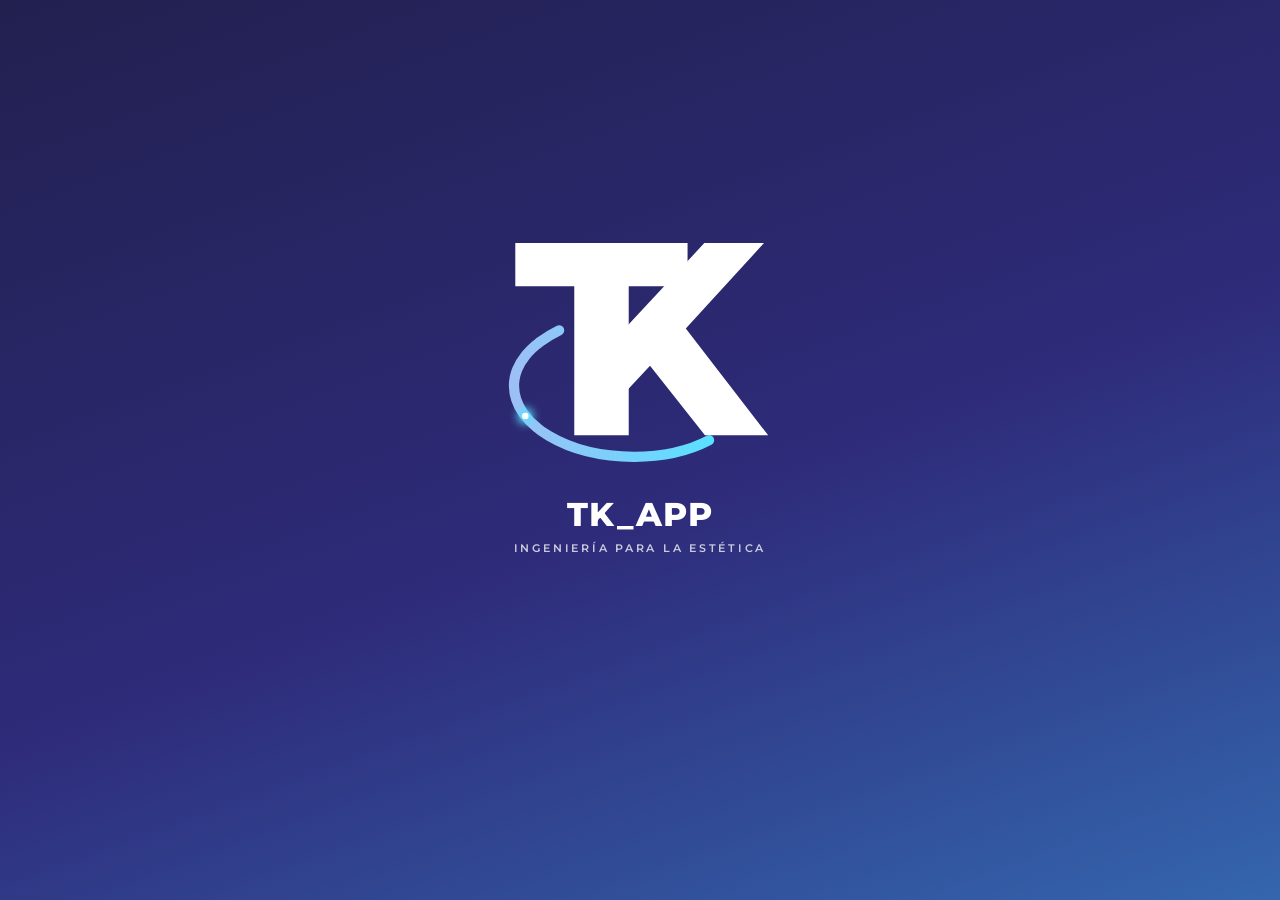
==== commit e6cca8e0: "TK_APP 1.3: pulido visual y guías Modern Web Guidance - Textos grises con contraste 4,5:1 (día y noc" ====
--- a/index.html
+++ b/index.html
@@ -4,6 +4,7 @@
 <meta charset="utf-8">
 <meta name="viewport" content="width=device-width, initial-scale=1, maximum-scale=1, user-scalable=no, viewport-fit=cover">
 <meta name="theme-color" content="#22204F">
+<meta name="color-scheme" content="light">
 <meta name="apple-mobile-web-app-capable" content="yes">
 <title>TK_APP</title>
 <link rel="manifest" href="manifest.webmanifest">
@@ -18,8 +19,8 @@
 .cel { width: 100vw; height: 100vh; height: 100dvh; border-radius: 0 }
 .vA .barra { padding-top: max(14px, env(safe-area-inset-top)) }
 .app .cuerpo { padding-bottom: env(safe-area-inset-bottom) }
-.campo input { width: 100%; height: 40px; border: 0; border-radius: 12px; background: var(--suave); padding: 0 12px; font: 600 13px Montserrat, sans-serif; color: var(--tinta) }
-.campo input:focus { outline: 2px solid var(--azul) }
+.campo input { width: 100%; min-height: 44px; border: 0; border-radius: 12px; background: var(--suave); padding: 0 12px; font: 600 14px Montserrat, sans-serif; color: var(--tinta); box-shadow: inset 0 0 0 1.5px var(--borde) }
+.campo input:focus-visible { outline: 2px solid var(--azul); outline-offset: 1px }
 /* La ola de la cabecera de los formatos ya viene desvanecida: sin máscara se ve igual en pantalla y en el PDF */
 .est-D .d-tit:before { -webkit-mask-image: none; mask-image: none }
 /* El PDF se dibuja con html2canvas, que no entiende las sombras «inset»: los mismos contornos, con bordes comunes */
--- a/estilos.css
+++ b/estilos.css
@@ -1,354 +1,409 @@
-/* TK_APP · estilos. Salen del simulador validado (app/simulador_TK_APP.html, 05/11/2026). */
-
-:root{
-  --azul:#3466AE; --indigo:#2E2B7A; --noche:#29265B; --tinta:#29265B; --tinta2:#6B6893; --tinta3:#9A98BC;
-  --borde:#E3E4F1; --suave:#F4F5FB; --verde:#2E8F66; --rojo:#D64545; --ambar:#E0922F; --teo:#1D71B8;
-  --fondo:#EEF0F8;
-}
-*{box-sizing:border-box}
-html,body{margin:0}
-body{font-family:Montserrat,"Segoe UI",sans-serif;color:var(--tinta);background:var(--fondo);-webkit-font-smoothing:antialiased}
-button{font-family:inherit}
-/* ---------- cabecera de la demo ---------- */
-.cabecera{position:relative;overflow:hidden;color:#fff;background:linear-gradient(120deg,#22204F 0%,#2E2B7A 48%,#3466AE 100%);padding:26px 40px 0}
-.cabecera canvas{position:absolute;inset:0;width:100%;height:100%;pointer-events:none}
-.cuenta{min-width:20px;height:20px;padding:0 6px;border-radius:10px;background:#F2C94C;color:#29265B;font-size:11.5px;font-weight:700;display:none;place-items:center}
-.cuenta.ver{display:grid}
-/* las tres propuestas */
-.marco{position:relative;transform-origin:0 0;border-radius:48px;background:#16152C;padding:12px;box-shadow:0 22px 50px rgba(22,21,44,.28),inset 0 0 0 2px #2D2B4F}
-.marco:before{content:"";position:absolute;left:50%;top:22px;transform:translateX(-50%);width:92px;height:24px;border-radius:14px;background:#16152C;z-index:20}
-.cel{position:relative;width:390px;height:844px;border-radius:38px;overflow:hidden;background:var(--suave)}
-.notas{margin-top:auto}
-.notas .fila{display:flex;align-items:center;justify-content:space-between;margin-bottom:6px}
-.notas label{font-size:11px;font-weight:700;letter-spacing:.14em;text-transform:uppercase;color:var(--tinta3)}
-.anotar{border:0;background:none;color:var(--azul);font-size:12px;font-weight:600;cursor:pointer;padding:0}
-textarea{width:100%;min-height:92px;resize:vertical;border:1.5px solid var(--borde);border-radius:14px;padding:10px 12px;font-family:inherit;font-size:13px;line-height:1.5;color:var(--tinta);background:#FBFBFE}
-textarea:focus{outline:none;border-color:var(--azul);background:#fff}
-/* ---------- formatos ---------- */
-.miniatura{position:relative;overflow:hidden;border-radius:12px;box-shadow:0 0 0 1px var(--borde),0 10px 24px rgba(46,43,122,.08);cursor:zoom-in;background:#fff}
-.miniatura .doc{position:absolute;left:0;top:0;transform-origin:0 0}
-/* ---------- correcciones ---------- */
-.resumen{background:#fff;border:1px solid var(--borde);border-radius:22px;padding:20px 22px}
-.resumen pre{white-space:pre-wrap;font-family:inherit;font-size:13.5px;line-height:1.6;margin:0;color:var(--tinta)}
-@media (max-width:1180px){.seccion,.cabecera{padding-left:16px;padding-right:16px}}
-/* la app: barra de A arriba, paso a paso de C debajo */
-.vF .top{padding:10px 18px 4px}
-.vF .top h2{margin:0 0 4px;font-size:20px}
-.vF .hola-t b{display:block;font-size:16px}.vF .hola-t small{font-size:11.5px;color:var(--tinta2)}
-.vF .conx[data-go]{cursor:pointer}
-.vF .volver{display:flex;align-items:center;gap:6px;border:0;background:none;color:var(--indigo);font-size:13px;font-weight:600;cursor:pointer;padding:2px 0;margin:0 0 2px}
-.vF .baldosas{display:grid;grid-template-columns:1fr 1fr;gap:10px;margin:0 14px 12px}
-.vF .bal{border-radius:22px;padding:14px;min-height:112px;display:flex;flex-direction:column;justify-content:space-between;cursor:pointer;background:#fff;box-shadow:0 6px 16px rgba(46,43,122,.07)}
-.vF .bal.grande{grid-column:1/3;min-height:92px;justify-content:flex-start;background:linear-gradient(135deg,var(--indigo),var(--azul));color:#fff;flex-direction:row;align-items:center;gap:12px}
-.vF .bal.verde{background:linear-gradient(135deg,#25785A,var(--verde))}
-.vF .bal .ic{width:40px;height:40px;border-radius:13px;background:#EEF3FB;color:var(--azul);display:grid;place-items:center}
-.vF .bal.grande .ic{background:rgba(255,255,255,.18);color:#fff;flex:none}
-.vF .bal b{font-size:14px;display:block}.vF .bal span{font-size:11.5px;color:var(--tinta2)}
-.vF .bal.grande span{color:rgba(255,255,255,.85)}
-.fila-u.ocupado b{color:var(--tinta2)}
-.girando{display:inline-block;width:18px;height:18px;border-radius:50%;border:2.5px solid #D9DAEC;border-top-color:var(--verde);animation:gira .8s linear infinite}
-@keyframes gira{to{transform:rotate(360deg)}}
-.candado{width:58px;height:58px;margin:4px auto 0;border-radius:18px;background:linear-gradient(135deg,var(--indigo),var(--azul));color:#fff;display:grid;place-items:center;box-shadow:0 10px 22px rgba(52,102,174,.3)}
-.clave-cajas{display:flex;gap:9px;justify-content:center;margin:16px 0 8px}
-.clave-cajas i{width:44px;height:52px;border-radius:14px;background:#fff;box-shadow:inset 0 0 0 1.5px var(--borde);display:grid;place-items:center;font-style:normal;font-size:18px;color:var(--indigo)}
-.clave-cajas i.cursor{box-shadow:inset 0 0 0 2px var(--azul)}
-.clave-cajas i.llena{box-shadow:inset 0 0 0 1.5px #C9C8E0}
-.clave-cajas.sacude{animation:sacude .35s}
-@keyframes sacude{20%,60%{transform:translateX(-7px)}40%,80%{transform:translateX(7px)}}
-.clave-msg{min-height:34px}.clave-msg .mal{color:var(--rojo);font-weight:600}
-.teclado{display:grid;grid-template-columns:repeat(3,1fr);gap:8px;margin:6px 22px 0}
-.teclado button{height:46px;border:0;border-radius:14px;background:#fff;box-shadow:0 3px 10px rgba(46,43,122,.07);font-size:19px;font-weight:600;color:var(--tinta);cursor:pointer;display:grid;place-items:center}
-.teclado button:active{background:#EEF3FB}
-.teclado button:disabled{opacity:.4;cursor:default}
-/* formatos: una hoja grande */
-#imprimir{display:none}
-.medidor{position:absolute;left:-10000px;top:0;width:816px;visibility:hidden}
-.hoja{height:1054px;display:flex;flex-direction:column;overflow:hidden}
-.hoja-cuerpo{flex:1;min-height:0;overflow:hidden}
-.hoja .d-pie{flex:none}
-.hojas-vista{position:relative;overflow:hidden;background:#D9DBE9}
-.hojas-esc{position:absolute;left:0;top:0;width:816px;transform-origin:0 0}
-.hojas-esc .doc{position:relative!important;left:auto!important;top:auto!important;transform:none!important;box-shadow:0 2px 10px rgba(22,21,44,.18)}
-@media print{
-  @page{size:letter;margin:0}
-  html,body{background:#fff!important;-webkit-print-color-adjust:exact;print-color-adjust:exact}
-  body>*:not(#imprimir){display:none!important}
-  #imprimir{display:block}
-  #imprimir *{-webkit-print-color-adjust:exact!important;print-color-adjust:exact!important}
-  #imprimir .hoja{break-after:page}
-  #imprimir .hoja:last-child{break-after:auto}
-}
-/* dispositivos */
-.disp{position:relative;margin:0 auto}
-.cel.ancha .app .cuerpo{padding:0 max(0px,calc((100% - 640px)/2))}
-.cel.ancha .vF .top{padding-left:max(18px,calc((100% - 640px)/2 + 18px));padding-right:max(18px,calc((100% - 640px)/2 + 18px))}
-.cel.ancha .tostada{left:50%;right:auto;width:440px;margin-left:-220px}
-/* firma a pantalla completa y ajuste */
-.zona-firmar{width:100%;height:190px;border:2px dashed #C9C8E0;border-radius:20px;background:#FBFBFE;color:var(--azul);display:flex;flex-direction:column;align-items:center;justify-content:center;gap:6px;cursor:pointer;font-family:inherit}
-.zona-firmar b{font-size:15px;color:var(--indigo)}.zona-firmar span{font-size:12px;color:var(--tinta2)}
-.zona-firmar:hover{border-color:var(--azul);background:#F3F6FD}
-.firma-total{position:absolute;inset:0;z-index:35;background:#fff;display:flex;flex-direction:column}
-.ft-cab{display:flex;align-items:center;gap:8px;padding:44px 14px 10px;border-bottom:1px solid var(--borde)}
-.ft-cab>div{flex:1;min-width:0}.ft-cab b{display:block;font-size:14px}.ft-cab span{font-size:11.5px;color:var(--tinta2)}
-.ft-cab button{border:0;border-radius:12px;padding:8px 11px;background:var(--suave);color:var(--indigo);font-size:12px;font-weight:600;cursor:pointer;font-family:inherit}
-.ft-lienzo{position:relative;flex:1;touch-action:none;background:#fff}
-.ft-lienzo canvas{position:absolute;inset:0;width:100%;height:100%;cursor:crosshair;touch-action:none}
-.ft-guia{position:absolute;left:8%;right:8%;bottom:24%;pointer-events:none}
-.ft-guia i{display:block;border-bottom:2px dashed #C9C8E0}
-.ft-guia span{display:block;margin-top:8px;font-size:10px;font-weight:700;letter-spacing:.14em;color:var(--tinta3)}
-.ft-pie{display:flex;align-items:center;gap:12px;padding:12px 14px 22px;border-top:1px solid var(--borde)}
-.ft-pie .sub{flex:1}.ft-pie .btn{width:auto;min-width:130px}
-.ajuste{position:relative;margin:0 -14px;overflow:hidden;background:#16152C;touch-action:none;cursor:grab;height:150px}
-.ajuste svg{position:absolute;inset:0}
-.ajuste path{stroke:#fff}
-.marco-firma{position:absolute;border:2px solid #fff;border-radius:6px;box-shadow:0 0 0 900px rgba(22,21,44,.6);pointer-events:none}
-.marco-firma i{position:absolute;left:6%;right:6%;bottom:16%;border-bottom:1.5px dashed rgba(255,255,255,.45)}
-.zoom-f{display:flex;align-items:center;gap:8px;margin-top:12px}
-.zoom-f input{flex:1;accent-color:var(--azul)}
-.zoom-f button:not(.anotar){width:34px;height:34px;border:0;border-radius:11px;background:var(--suave);color:var(--indigo);font-size:18px;font-weight:700;cursor:pointer}
-.vista-firma{margin-top:8px;padding:12px 14px 10px;border-radius:12px;background:#fff;box-shadow:inset 0 0 0 1px var(--borde)}
-.vf-trazo{height:64px;display:flex;justify-content:center;border-bottom:1.5px solid #29265B}
-.vf-linea{margin-top:4px;font-size:10px;color:var(--tinta2);text-align:center}
-
-/* =================================================== LA APP (dentro del celular) */
-.app{position:absolute;inset:0;display:flex;flex-direction:column;font-size:13px;color:var(--tinta)}
-.app .estado{height:40px;flex:none;display:flex;align-items:flex-end;justify-content:space-between;padding:0 26px 4px;font-size:12px;font-weight:700}
-.app .cuerpo{flex:1;overflow-y:auto;overflow-x:hidden;scrollbar-width:none}
-.app .cuerpo::-webkit-scrollbar{display:none}
-.app svg.i{width:20px;height:20px;flex:none}
-.tarj{background:#fff;border-radius:20px;padding:14px;box-shadow:0 4px 14px rgba(46,43,122,.06);margin:0 14px 12px}
-.tarj h4{margin:0 0 2px;font-size:14px}
-.eti2{font-size:10px;font-weight:700;letter-spacing:.14em;text-transform:uppercase;color:var(--tinta3)}
-.sub{font-size:12px;color:var(--tinta2);line-height:1.45}
-.btn{border:0;border-radius:16px;height:48px;padding:0 16px;font-size:14px;font-weight:600;cursor:pointer;display:flex;align-items:center;justify-content:center;gap:8px;width:100%}
-.btn.pri{background:linear-gradient(135deg,var(--indigo),var(--azul));color:#fff;box-shadow:0 8px 18px rgba(52,102,174,.28)}
-.btn.ver{background:var(--verde);color:#fff;box-shadow:0 8px 18px rgba(46,143,102,.28)}
-.btn.sec{background:#fff;color:var(--indigo);box-shadow:inset 0 0 0 1.5px var(--borde)}
-.btn:disabled{opacity:.42;cursor:default;box-shadow:none}
-.fila-u{display:flex;align-items:center;gap:11px;padding:11px 0;border-bottom:1px solid var(--suave);cursor:pointer}
-.fila-u:last-child{border-bottom:0}
-.av{width:38px;height:38px;border-radius:50%;flex:none;display:grid;place-items:center;font-size:13px;font-weight:700;color:#fff;background:linear-gradient(135deg,#6E68C9,var(--azul))}
-.fila-u b{display:block;font-size:13.5px}
-.fila-u .sub{font-size:11.5px}
-.chev{margin-left:auto;color:var(--tinta3)}
-.busca{display:flex;align-items:center;gap:8px;height:44px;border-radius:14px;background:#fff;padding:0 12px;margin:0 14px 12px;box-shadow:inset 0 0 0 1.5px var(--borde);color:var(--tinta3);font-size:13px}
-.busca input{border:0;outline:0;flex:1;font-family:inherit;font-size:13px;color:var(--tinta);background:none}
-.doc-fila{display:flex;align-items:center;gap:10px;padding:10px 0;border-bottom:1px solid var(--suave)}
-.doc-fila:last-child{border-bottom:0}
-.doc-fila .ico{width:34px;height:34px;border-radius:11px;background:var(--suave);display:grid;place-items:center;color:var(--azul);flex:none}
-.doc-fila b{display:block;font-size:13px}
-.pdfb{margin-left:auto;border:0;border-radius:11px;padding:7px 10px;background:#EEF3FB;color:var(--azul);font-size:11.5px;font-weight:700;cursor:pointer;display:flex;align-items:center;gap:4px}
-.tostada{position:absolute;left:14px;right:14px;bottom:18px;z-index:45;background:#22204F;color:#fff;border-radius:16px;padding:12px 14px;font-size:12.5px;line-height:1.45;display:flex;gap:10px;align-items:flex-start;box-shadow:0 14px 30px rgba(0,0,0,.3);animation:sube .25s ease}
-.tostada svg{flex:none;color:#7FD3AE}
-@keyframes sube{from{transform:translateY(16px);opacity:0}to{transform:none;opacity:1}}
-.campo{margin-bottom:10px}
-.campo span{display:block;font-size:10px;font-weight:700;letter-spacing:.12em;text-transform:uppercase;color:var(--tinta3);margin-bottom:3px}
-.campo div{height:40px;border-radius:12px;background:var(--suave);display:flex;align-items:center;padding:0 12px;font-size:13px;font-weight:600}
-
-.legal-corto{font-size:12px;line-height:1.55;color:var(--tinta2)}
-.legal-corto b{color:var(--tinta)}
-.check{display:flex;gap:10px;align-items:flex-start;padding:10px 0;font-size:12.5px;line-height:1.45;cursor:pointer}
-.check i{width:22px;height:22px;flex:none;border-radius:7px;box-shadow:inset 0 0 0 2px #C9C8E0;display:grid;place-items:center;color:#fff}
-.check.on i{background:var(--verde);box-shadow:none}
-.pasos{display:flex;gap:6px;justify-content:center;margin:2px 0 12px}
-.pasos i{width:26px;height:5px;border-radius:3px;background:#D9DAEC}
-.pasos i.on{background:var(--azul)}
-.hora-grande{font-size:30px;font-weight:300;letter-spacing:-.01em}
-.pill-ok{display:inline-flex;align-items:center;gap:5px;padding:4px 10px;border-radius:20px;background:#2E8F661A;color:var(--verde);font-size:11.5px;font-weight:700}
-.pill-esp{display:inline-flex;align-items:center;gap:5px;padding:4px 10px;border-radius:20px;background:#E0922F1F;color:var(--ambar);font-size:11.5px;font-weight:700}
-.mini-pdf{position:relative;overflow-x:hidden;overflow-y:auto;scrollbar-width:thin;border-radius:10px;box-shadow:0 0 0 1px var(--borde),0 10px 24px rgba(46,43,122,.12);background:#fff;margin:0 14px}
-.mini-pdf .doc{position:absolute;left:0;top:0;transform-origin:0 0}
-.ble{position:relative;width:150px;height:150px;margin:6px auto 4px}
-.ble i{position:absolute;inset:0;border-radius:50%;border:2px solid var(--verde);opacity:0;animation:onda 2.4s ease-out infinite}
-.ble i:nth-child(2){animation-delay:.8s}.ble i:nth-child(3){animation-delay:1.6s}
-.ble b{position:absolute;left:50%;top:50%;width:64px;height:64px;margin:-32px 0 0 -32px;border-radius:50%;background:var(--verde);display:grid;place-items:center;color:#fff;box-shadow:0 10px 24px rgba(46,143,102,.35)}
-@keyframes onda{0%{transform:scale(.4);opacity:.9}100%{transform:scale(1);opacity:0}}
-
-/* --- A · Pestañas --- */
-.vA{background:var(--suave)}
-.vA .barra{background:linear-gradient(120deg,#22204F,#2E2B7A 55%,#3466AE);color:#fff;padding:0 16px 14px;border-radius:0 0 26px 26px;position:relative;overflow:hidden}
-.vA .barra .estado{padding:0 10px 6px}
-.vA .marca-app{display:flex;align-items:center;gap:10px;margin-top:2px}
-.vA .marca-app .lg{width:34px;height:32px;border-radius:10px;background:#fff;display:grid;place-items:center}
-.vA .marca-app .lg svg{width:24px}
-.vA .marca-app b{font-size:17px;letter-spacing:.02em}
-.vA .marca-app small{display:block;font-size:10px;opacity:.7;letter-spacing:.08em}
-.vA .conx{margin-top:12px;display:flex;align-items:center;gap:8px;background:rgba(255,255,255,.12);border-radius:14px;padding:8px 10px;font-size:12px;font-weight:600}
-.vA .conx .pt{width:9px;height:9px;border-radius:50%;background:#F2C94C}
-.vA .conx.si .pt{background:#5BE0A2;box-shadow:0 0 0 4px rgba(91,224,162,.2)}
-.vA .conx .der{margin-left:auto;opacity:.75;font-weight:500}
-.vA .seg{display:flex;background:#fff;margin:12px 14px;border-radius:16px;padding:4px;box-shadow:0 4px 14px rgba(46,43,122,.06)}
-.vA .seg button{flex:1;border:0;background:none;border-radius:12px;height:36px;font-size:12.5px;font-weight:600;color:var(--tinta2);cursor:pointer;position:relative}
-.vA .seg button.on{background:var(--indigo);color:#fff}
-/* =================================================== LOS FORMATOS (hoja carta, 816 px) */
-.doc{width:816px;background:#fff;color:#29265B;font-size:12px;line-height:1.45;padding:44px 50px 34px;font-family:Montserrat,"Segoe UI",sans-serif}
-.doc *{box-sizing:border-box}
-.doc p{margin:0 0 9px;text-align:justify}
-.d-cab{display:flex;justify-content:space-between;align-items:center;gap:16px;margin-bottom:14px}
-.d-logo{width:174px;height:56px;border:1.5px dashed #C9C8E0;border-radius:12px;display:grid;place-items:center;font-size:10px;font-weight:600;letter-spacing:.1em;text-transform:uppercase;color:#A3A1C4}
-.d-cons{text-align:right;font-size:10.7px;color:#6B6893;line-height:1.5}
-.d-cons b{display:block;font-size:14px;color:#29265B;font-weight:700}
-.d-tit{position:relative;overflow:hidden;display:flex;justify-content:space-between;align-items:center;gap:16px}
-.d-eq{font-size:10px;font-weight:600;letter-spacing:.22em}
-.d-tit h1{margin:3px 0 0;font-size:22px;font-weight:700;line-height:1.18}
-.d-tags{display:flex;flex-direction:column;align-items:flex-end;gap:6px;position:relative;z-index:1;flex:none}
-.d-tag{padding:4px 12px;border-radius:20px;font-size:10px;font-weight:600;white-space:nowrap}
-.d-datos{display:grid;grid-template-columns:repeat(4,1fr);margin:14px 0 6px}
-.d-datos>div{padding:9px 14px}
-.d-eti{display:block;font-size:8.7px;font-weight:700;letter-spacing:.14em;text-transform:uppercase;color:#8E8CB4}
-.d-datos b{font-size:12.6px;font-weight:600}
-.d-h{display:flex;align-items:center;gap:10px;margin:20px 0 10px;font-size:12px;font-weight:700;letter-spacing:.14em;text-transform:uppercase;color:#2E2B7A}
-.d-n{flex:none;display:grid;place-items:center;font-size:11px;letter-spacing:0}
-.d-nota{font-size:10.4px;color:#6B6893}
-.d-dos{display:grid;grid-template-columns:1fr 1fr;gap:12px}
-.d-caja{padding:12px 14px;break-inside:avoid}
-.d-cajatit{display:flex;align-items:center;gap:8px;font-size:10px;font-weight:700;letter-spacing:.12em;text-transform:uppercase;margin-bottom:5px}
-.d-punto{width:9px;height:9px;border-radius:50%}
-.d-preg{display:flex;justify-content:space-between;align-items:center;gap:10px;padding:6px 0}
-.d-preg .q{font-weight:600;font-size:11.3px;line-height:1.3}
-.d-preg .cual{display:block;font-size:10px;font-weight:600;color:#D64545}
-.d-pill{display:inline-flex;align-items:center;padding:3px 11px;font-size:10px;font-weight:700;white-space:nowrap}
-.d-si{background:#FBE7E7;color:#D64545}
-.d-no{background:#F4F5FB;color:#9A98BC}
-.d-ops{display:flex;flex-wrap:wrap;gap:6px;margin-top:6px}
-.d-op{padding:4px 12px;font-size:10.4px;font-weight:600;color:#A3A1C4}
-.d-fotos{display:flex;gap:10px;margin-top:8px;align-items:flex-end}
-.d-foto{text-align:center;font-size:9.3px;font-weight:700;color:#A3A1C4}
-.d-foto i{display:block;width:26px;height:26px;border-radius:50%;margin:0 auto 3px;border:2px solid #fff;box-shadow:0 0 0 1px #E3E4F1}
-.d-foto.on{color:#2E2B7A}
-.d-foto.on i{box-shadow:0 0 0 2.5px #3466AE;width:30px;height:30px}
-.d-mapa{display:grid;grid-template-columns:auto 1fr;gap:18px;align-items:start}
-.d-lienzo{position:relative;overflow:hidden}
-.d-lado{position:absolute;top:8px;font-size:8px;font-weight:700;letter-spacing:.14em;color:#8E8CB4;background:#ffffffcc;padding:1px 6px;border-radius:8px;z-index:2}
-.d-spot{position:absolute;border-radius:50%}
-.doc table{width:100%;border-collapse:collapse}
-.doc th{text-align:left;font-size:8.7px;font-weight:700;letter-spacing:.12em;text-transform:uppercase;color:#8E8CB4;padding:0 10px 6px}
-.doc td{padding:8px 10px;vertical-align:top;font-size:11px}
-.d-nv{display:inline-flex;align-items:center;gap:6px;margin:1px 10px 1px 0;font-weight:600;white-space:nowrap}
-.d-nv i{width:10px;height:10px;border-radius:50%}
-.d-antes{display:block;font-size:9.3px;font-weight:600;color:#9A98BC}
-.d-chip{display:inline-block;padding:3px 10px;margin:3px 5px 3px 0;font-size:10px;font-weight:600;white-space:nowrap;background:#F4F5FB}
-.d-chip span{color:#8E8CB4;font-weight:500}
-.d-barra{height:6px;border-radius:3px;background:#F4F5FB;margin:5px 0 7px}
-.d-barra i{display:block;height:100%;border-radius:3px}
-.d-legal{font-size:12.2px;line-height:1.58;margin-top:14px}
-.d-legal .num{display:grid;grid-template-columns:36px 1fr;margin:0 0 6px}
-.d-legal .num .n{font-weight:700;color:#3466AE}
-.d-firma{display:grid;grid-template-columns:330px 1fr;gap:20px;align-items:end;margin-top:12px;padding:14px 18px}
-.d-trazo{height:84px;display:flex;align-items:flex-end;border-bottom:1.5px solid #29265B}
-.d-linea{font-size:9.3px;font-weight:700;letter-spacing:.14em;text-transform:uppercase;color:#8E8CB4;margin-top:5px}
-.d-firma p{margin:0 0 4px;text-align:left}
-.d-pie{margin-top:22px;padding-top:10px;display:flex;justify-content:space-between;font-size:9.3px;font-weight:500;color:#9A98BC}
-.d-cuatro{display:grid;grid-template-columns:repeat(4,1fr);gap:12px;margin-top:8px}
-.d-cuatro div{font-size:11px;font-weight:500}
-.d-ses{margin-bottom:10px}
-.d-leyenda{display:flex;gap:14px;font-size:9.7px;font-weight:600;color:#6B6893;margin-top:8px}
-
-/* ronda 2: las listas se leen claras en todos los estilos (Christian: «los checklist se ven borrosos») */
-.d-no{color:#5E5B84}
-.d-op{color:#5E5B84}
-.d-preg .q{color:#29265B}
-.d-foto{color:#6B6893}
-.d-logo.con{border:0;border-radius:0;padding:0;overflow:hidden}
-.d-logo.con img{width:100%;height:100%;object-fit:cover;display:block}
-.d-ses .d-obs{margin-top:9px;padding-top:8px;border-top:1px dashed #D9DAE6}
-.d-ses .d-obs div{text-align:justify;font-size:11px;line-height:1.5}
-.d-cuatro div{text-align:justify}
-/* C · Ola TK */
-.est-C .d-tit,.est-D .d-tit{border-radius:22px;padding:22px 24px;background:linear-gradient(110deg,#F2F3FB 0%,#E8EBF8 100%)}
-/* ronda 2: la ola queda solo a la derecha y se desvanece antes del título, para que no se mezcle con la letra */
-.est-C .d-tit:before,.est-D .d-tit:before{content:"";position:absolute;right:0;top:0;bottom:0;width:44%;background:var(--ola) right center/auto 100% no-repeat;opacity:.5;
-  -webkit-mask-image:linear-gradient(90deg,transparent 0%,#000 55%);mask-image:linear-gradient(90deg,transparent 0%,#000 55%)}
-.est-C .d-tit>div:first-child,.est-D .d-tit>div:first-child{max-width:60%}
-
-/* D · Híbrido B + C (ronda 2): la cabecera clara de C con la ola a un lado; el cuerpo ordenado y legible de B */
-.est-D .d-cab{padding-bottom:12px;border-bottom:1px solid #D9DAE6;margin-bottom:12px}
-.est-D .d-eq{color:#3466AE}
-.est-D .d-tit h1{font-size:23px;color:#29265B}
-.est-D .d-tag{background:#fff;color:#29265B;box-shadow:inset 0 0 0 1px #D9DAE6;border-radius:8px}
-.est-D .d-datos{margin-top:12px;border:1px solid #D9DAE6;border-radius:12px;overflow:hidden}
-.est-D .d-datos>div{border-right:1px solid #E6E7EF}
-.est-D .d-datos>div:last-child{border-right:0}
-.est-D .d-h{color:#29265B;padding-bottom:6px;border-bottom:1.5px solid #29265B;letter-spacing:.1em}
-.est-D .d-n{width:22px;height:22px;border-radius:6px;background:#29265B;color:#fff;font-size:11px}
-.est-D .d-caja{border:1px solid #D9DAE6;border-radius:12px;background:#fff}
-.est-D .d-preg{border-bottom:1px solid #EEEFF5;padding:7px 0}
-.est-D .d-preg .q{font-size:11.6px}
-.est-D .d-pill{border-radius:6px;min-width:42px;justify-content:center;font-size:10.4px}
-.est-D .d-si{background:#D64545;color:#fff}
-.est-D .d-no{background:#fff;color:#4A4870;box-shadow:inset 0 0 0 1.2px #B9B7D3}
-.est-D .d-op{border-radius:8px;background:#fff;color:#4A4870;box-shadow:inset 0 0 0 1.2px #C9C8E0;font-size:10.8px}
-.est-D .d-op.on{background:#29265B;color:#fff;box-shadow:none}
-.est-D .d-op.on:before{content:"✓ ";font-weight:700}
-.est-D .d-chip{border-radius:8px;background:#F4F5FB;color:#29265B}
-.est-D .d-lienzo{border:1px solid #D9DAE6;border-radius:14px;background:radial-gradient(circle at 50% 35%,#FFFFFF,#EEF0F8)}
-.est-D th{background:#F1F2F7;padding-top:7px;border-bottom:1px solid #D9DAE6;color:#4A4870}
-.est-D td{border-bottom:1px solid #E6E7EF;font-size:11.4px}
-.est-D .d-firma{border:1px solid #D9DAE6;border-radius:14px}
-.est-D .d-ses{border:1px solid #D9DAE6;border-radius:12px;padding:12px 14px;border-left:5px solid var(--c)}
-.est-D .d-pie{border-top:1px solid #D9DAE6}
-.est-D .d-legal .num .n{color:#29265B}
-
-/* ---------- modo noche: se pone solo de 6 p. m. a 6 a. m. (app.js, temaPorHora) ---------- */
-:root{--carta:#fff}
-html.noche{
-  --fondo:#100F26; --suave:#15142E; --carta:#1F1D45; --carta2:#2A2862; --borde:#34315F;
-  --tinta:#ECEBFA; --tinta2:#A9A7D2; --tinta3:#7774A6; --verde:#3FB27F; --rojo:#EF6262; --ambar:#F0A84A;
-  color-scheme:dark;
-}
-html.noche body{background:var(--fondo)}
-html.noche .vA, html.noche .cel{background:var(--suave)}
-html.noche .tarj, html.noche .vF .bal:not(.grande), html.noche .vA .seg, html.noche .btn.sec, html.noche .busca, html.noche .teclado button,
-html.noche .clave-cajas i{background:var(--carta)}
-html.noche .tarj, html.noche .vF .bal:not(.grande), html.noche .vA .seg, html.noche .teclado button{box-shadow:0 4px 14px rgba(0,0,0,.28)}
-html.noche .vF .bal .ic, html.noche .pdfb, html.noche .teclado button:active{background:var(--carta2);color:#8FB4F0}
-html.noche .btn.sec, html.noche .vF .volver, html.noche .zona-firmar b, html.noche .zoom-f button:not(.anotar),
-html.noche .clave-cajas i{color:#B9B6F2}
-html.noche .anotar, html.noche .doc-fila .ico{color:#8FB4F0}
-html.noche .vA .seg button.on{background:var(--azul)}
-html.noche .zona-firmar{background:var(--carta);border-color:var(--borde)}
-html.noche .zona-firmar:hover{background:var(--carta2)}
-html.noche .tostada{background:#2C2A66}
-html.noche textarea{background:var(--carta);color:var(--tinta)}
-/* lo que es papel (los formatos y la vista del logo) sigue blanco y con su tinta de día */
-html.noche .doc, html.noche .mini-pdf, html.noche .miniatura, html.noche .papel, html.noche .vista-firma, html.noche .firma-total{
-  --tinta:#29265B; --tinta2:#6B6893; --tinta3:#9A98BC; --borde:#E3E4F1; --suave:#F4F5FB; --carta:#fff; --verde:#2E8F66; --rojo:#D64545;
-  color:#29265B; color-scheme:light;
-}
-
-/* ---------- animación de inicio (C · firma) ---------- */
-.inicio-tk{position:fixed;inset:0;z-index:100;background:linear-gradient(160deg,#22204F,#2E2B7A 55%,#3466AE);transition:opacity .45s ease}
-.inicio-tk.sale{opacity:0;pointer-events:none}
-.it-centro{position:absolute;left:0;right:0;top:44%;transform:translateY(-50%);display:flex;flex-direction:column;align-items:center}
-.it-marca{width:min(58vw,280px);height:auto;overflow:visible}
-.it-trazo{stroke-dasharray:1200;stroke-dashoffset:1200}
-.inicio-tk.va .it-trazo{animation:itFirma 1.1s .3s cubic-bezier(.55,.05,.35,1) forwards}
-.it-letras{clip-path:inset(100% 0 0 0)}
-.inicio-tk.va .it-letras{animation:itEmerge .7s 1.3s cubic-bezier(.2,.8,.2,1) forwards}
-.it-nombre{margin-top:28px;text-align:center;color:#fff;opacity:0;transform:translateY(10px)}
-.inicio-tk.va .it-nombre{animation:itNombre .55s 1.9s ease-out forwards}
-.it-nombre b{display:block;font-size:34px;font-weight:800;letter-spacing:.02em}
-.it-nombre span{display:block;margin-top:7px;font-size:11.5px;font-weight:600;letter-spacing:.24em;opacity:.75}
-@keyframes itFirma{to{stroke-dashoffset:0}}
-@keyframes itEmerge{to{clip-path:inset(0 0 0 0)}}
-@keyframes itNombre{to{opacity:1;transform:none}}
-.inicio-tk.quieto .it-trazo,.inicio-tk.quieto .it-letras,.inicio-tk.quieto .it-nombre{animation:none;stroke-dashoffset:0;clip-path:none;opacity:1;transform:none}
-
-/* «Buscar equipo»: el único botón de la pantalla de conexión, grande y centrado */
-.btn.btn-buscar{max-width:320px;height:64px;margin:0 auto;font-size:18px;border-radius:20px;gap:10px}
-
-/* Atajo de iPhone: ícono pequeño en la barra y panel con «Agregar atajo» y «Guardar imagen» (solo en Bluefy) */
-.atajo-btn{margin-left:auto;width:34px;height:34px;border:0;border-radius:11px;background:rgba(255,255,255,.16);color:#fff;display:grid;place-items:center;cursor:pointer}
-.atajo-fondo{position:absolute;inset:0;z-index:40;background:rgba(22,21,44,.55);display:flex;align-items:flex-start;justify-content:center;padding:84px 16px 0}
-.atajo-panel{width:100%;max-width:360px;background:var(--carta);border-radius:20px;padding:14px;box-shadow:0 18px 40px rgba(0,0,0,.3);display:flex;flex-direction:column;gap:10px}
-.ap-cab{display:flex;align-items:center;justify-content:space-between;font-size:15px}
-.ap-cab button{border:0;background:var(--suave);color:var(--tinta2);width:30px;height:30px;border-radius:10px;font-size:14px;cursor:pointer}
-.ap-nota{font-size:11.5px;line-height:1.45}
-
-/* Sin zoom en el iPhone (Bluefy): dos toques rápidos en el teclado de la contraseña hacían «doble toque para acercar» y la
-   pantalla se descuadraba. touch-action: manipulation deja tocar y desplazar, pero no ese zoom. Y en iPhone un campo de
-   texto con letra menor de 16 px acerca la pantalla al tocarlo: allí los campos van a 16 px. */
-html, body, button, a, input, .teclado button, [data-act], [data-go], [data-tecla] { touch-action: manipulation; }
-@supports (-webkit-touch-callout: none) {
-  input, textarea, select { font-size: 16px !important; }
-}
+/* TK_APP · estilos. Salen del simulador validado (app/simulador_TK_APP.html, 05/11/2026). */
+
+:root{
+  --azul:#3466AE; --indigo:#2E2B7A; --noche:#29265B; --tinta:#29265B; --tinta2:#6B6893; --tinta3:#6A6793;
+  --borde:#E3E4F1; --suave:#F4F5FB; --verde:#2E8F66; --rojo:#D64545; --ambar:#E0922F; --teo:#1D71B8;
+  --fondo:#EEF0F8;
+}
+*{box-sizing:border-box}
+html,body{margin:0}
+body{font-family:Montserrat,"Segoe UI",sans-serif;color:var(--tinta);background:var(--fondo);-webkit-font-smoothing:antialiased}
+button{font-family:inherit}
+/* ---------- cabecera de la demo ---------- */
+.cabecera{position:relative;overflow:hidden;color:#fff;background:linear-gradient(120deg,#22204F 0%,#2E2B7A 48%,#3466AE 100%);padding:26px 40px 0}
+.cabecera canvas{position:absolute;inset:0;width:100%;height:100%;pointer-events:none}
+.cuenta{min-width:20px;height:20px;padding:0 6px;border-radius:10px;background:#F2C94C;color:#29265B;font-size:11.5px;font-weight:700;display:none;place-items:center}
+.cuenta.ver{display:grid}
+/* las tres propuestas */
+.marco{position:relative;transform-origin:0 0;border-radius:48px;background:#16152C;padding:12px;box-shadow:0 22px 50px rgba(22,21,44,.28),inset 0 0 0 2px #2D2B4F}
+.marco:before{content:"";position:absolute;left:50%;top:22px;transform:translateX(-50%);width:92px;height:24px;border-radius:14px;background:#16152C;z-index:20}
+.cel{position:relative;width:390px;height:844px;border-radius:38px;overflow:hidden;background:var(--suave)}
+.notas{margin-top:auto}
+.notas .fila{display:flex;align-items:center;justify-content:space-between;margin-bottom:6px}
+.notas label{font-size:11px;font-weight:700;letter-spacing:.14em;text-transform:uppercase;color:var(--tinta3)}
+.anotar{border:0;background:none;color:var(--azul);font-size:12px;font-weight:600;cursor:pointer;padding:0}
+textarea{width:100%;min-height:92px;resize:vertical;border:1.5px solid var(--borde);border-radius:14px;padding:10px 12px;font-family:inherit;font-size:13px;line-height:1.5;color:var(--tinta);background:#FBFBFE}
+textarea:focus{outline:none;border-color:var(--azul);background:#fff}
+/* ---------- formatos ---------- */
+.miniatura{position:relative;overflow:hidden;border-radius:12px;box-shadow:0 0 0 1px var(--borde),0 10px 24px rgba(46,43,122,.08);cursor:zoom-in;background:#fff}
+.miniatura .doc{position:absolute;left:0;top:0;transform-origin:0 0}
+/* ---------- correcciones ---------- */
+.resumen{background:#fff;border:1px solid var(--borde);border-radius:22px;padding:20px 22px}
+.resumen pre{white-space:pre-wrap;font-family:inherit;font-size:13.5px;line-height:1.6;margin:0;color:var(--tinta)}
+@media (max-width:1180px){.seccion,.cabecera{padding-left:16px;padding-right:16px}}
+/* la app: barra de A arriba, paso a paso de C debajo */
+.vF .top{padding:10px 18px 4px}
+.vF .top h2{margin:0 0 4px;font-size:20px}
+.vF .hola-t b{display:block;font-size:16px}.vF .hola-t small{font-size:11.5px;color:var(--tinta2)}
+.vF .conx[data-go]{cursor:pointer}
+.vF .volver{display:flex;align-items:center;gap:6px;border:0;background:none;color:var(--indigo);font-size:13px;font-weight:600;cursor:pointer;padding:2px 0;margin:0 0 2px}
+.vF .baldosas{display:grid;grid-template-columns:1fr 1fr;gap:10px;margin:0 14px 12px}
+.vF .bal{border-radius:22px;padding:14px;min-height:112px;display:flex;flex-direction:column;justify-content:space-between;cursor:pointer;background:#fff;box-shadow:0 6px 16px rgba(46,43,122,.07)}
+.vF .bal.grande{grid-column:1/3;min-height:92px;justify-content:flex-start;background:linear-gradient(135deg,var(--indigo),var(--azul));color:#fff;flex-direction:row;align-items:center;gap:12px}
+.vF .bal.verde{background:linear-gradient(135deg,#25785A,var(--verde))}
+.vF .bal .ic{width:40px;height:40px;border-radius:13px;background:#EEF3FB;color:var(--azul);display:grid;place-items:center}
+.vF .bal.grande .ic{background:rgba(255,255,255,.18);color:#fff;flex:none}
+.vF .bal b{font-size:14px;display:block}.vF .bal span{font-size:11.5px;color:var(--tinta2)}
+.vF .bal.grande span{color:rgba(255,255,255,.85)}
+.fila-u.ocupado b{color:var(--tinta2)}
+.girando{display:inline-block;width:18px;height:18px;border-radius:50%;border:2.5px solid #D9DAEC;border-top-color:var(--verde);animation:gira .8s linear infinite}
+@keyframes gira{to{transform:rotate(360deg)}}
+.candado{width:58px;height:58px;margin:4px auto 0;border-radius:18px;background:linear-gradient(135deg,var(--indigo),var(--azul));color:#fff;display:grid;place-items:center;box-shadow:0 10px 22px rgba(52,102,174,.3)}
+.clave-cajas{display:flex;gap:9px;justify-content:center;margin:16px 0 8px}
+.clave-cajas i{width:44px;height:52px;border-radius:14px;background:#fff;box-shadow:inset 0 0 0 1.5px var(--borde);display:grid;place-items:center;font-style:normal;font-size:18px;color:var(--indigo)}
+.clave-cajas i.cursor{box-shadow:inset 0 0 0 2px var(--azul)}
+.clave-cajas i.llena{box-shadow:inset 0 0 0 1.5px #C9C8E0}
+.clave-cajas.sacude{animation:sacude .35s}
+@keyframes sacude{20%,60%{transform:translateX(-7px)}40%,80%{transform:translateX(7px)}}
+.clave-msg{min-height:34px}.clave-msg .mal{color:var(--rojo);font-weight:600}
+.teclado{display:grid;grid-template-columns:repeat(3,1fr);gap:8px;margin:6px 22px 0}
+.teclado button{height:46px;border:0;border-radius:14px;background:#fff;box-shadow:0 3px 10px rgba(46,43,122,.07);font-size:19px;font-weight:600;color:var(--tinta);cursor:pointer;display:grid;place-items:center}
+.teclado button:active{background:#EEF3FB}
+.teclado button:disabled{opacity:.4;cursor:default}
+/* formatos: una hoja grande */
+#imprimir{display:none}
+.medidor{position:absolute;left:-10000px;top:0;width:816px;visibility:hidden}
+.hoja{height:1054px;display:flex;flex-direction:column;overflow:hidden}
+.hoja-cuerpo{flex:1;min-height:0;overflow:hidden}
+.hoja .d-pie{flex:none}
+.hojas-vista{position:relative;overflow:hidden;background:#D9DBE9}
+.hojas-esc{position:absolute;left:0;top:0;width:816px;transform-origin:0 0}
+.hojas-esc .doc{position:relative!important;left:auto!important;top:auto!important;transform:none!important;box-shadow:0 2px 10px rgba(22,21,44,.18)}
+@media print{
+  @page{size:letter;margin:0}
+  html,body{background:#fff!important;-webkit-print-color-adjust:exact;print-color-adjust:exact}
+  body>*:not(#imprimir){display:none!important}
+  #imprimir{display:block}
+  #imprimir *{-webkit-print-color-adjust:exact!important;print-color-adjust:exact!important}
+  #imprimir .hoja{break-after:page}
+  #imprimir .hoja:last-child{break-after:auto}
+}
+/* dispositivos */
+.disp{position:relative;margin:0 auto}
+.cel.ancha .app .cuerpo{padding:0 max(0px,calc((100% - 640px)/2))}
+.cel.ancha .vF .top{padding-left:max(18px,calc((100% - 640px)/2 + 18px));padding-right:max(18px,calc((100% - 640px)/2 + 18px))}
+.cel.ancha .tostada{left:50%;right:auto;width:440px;margin-left:-220px}
+/* firma a pantalla completa y ajuste */
+.zona-firmar{width:100%;height:190px;border:2px dashed #C9C8E0;border-radius:20px;background:#FBFBFE;color:var(--azul);display:flex;flex-direction:column;align-items:center;justify-content:center;gap:6px;cursor:pointer;font-family:inherit}
+.zona-firmar b{font-size:15px;color:var(--indigo)}.zona-firmar span{font-size:12px;color:var(--tinta2)}
+.zona-firmar:hover{border-color:var(--azul);background:#F3F6FD}
+.firma-total{position:absolute;inset:0;z-index:35;background:#fff;display:flex;flex-direction:column}
+.ft-cab{display:flex;align-items:center;gap:8px;padding:44px 14px 10px;border-bottom:1px solid var(--borde)}
+.ft-cab>div{flex:1;min-width:0}.ft-cab b{display:block;font-size:14px}.ft-cab span{font-size:11.5px;color:var(--tinta2)}
+.ft-cab button{border:0;border-radius:12px;padding:8px 11px;background:var(--suave);color:var(--indigo);font-size:12px;font-weight:600;cursor:pointer;font-family:inherit}
+.ft-lienzo{position:relative;flex:1;touch-action:none;background:#fff}
+.ft-lienzo canvas{position:absolute;inset:0;width:100%;height:100%;cursor:crosshair;touch-action:none}
+.ft-guia{position:absolute;left:8%;right:8%;bottom:24%;pointer-events:none}
+.ft-guia i{display:block;border-bottom:2px dashed #C9C8E0}
+.ft-guia span{display:block;margin-top:8px;font-size:10px;font-weight:700;letter-spacing:.14em;color:var(--tinta3)}
+.ft-pie{display:flex;align-items:center;gap:12px;padding:12px 14px 22px;border-top:1px solid var(--borde)}
+.ft-pie .sub{flex:1}.ft-pie .btn{width:auto;min-width:130px}
+.ajuste{position:relative;margin:0 -14px;overflow:hidden;background:#16152C;touch-action:none;cursor:grab;height:150px}
+.ajuste svg{position:absolute;inset:0}
+.ajuste path{stroke:#fff}
+.marco-firma{position:absolute;border:2px solid #fff;border-radius:6px;box-shadow:0 0 0 900px rgba(22,21,44,.6);pointer-events:none}
+.marco-firma i{position:absolute;left:6%;right:6%;bottom:16%;border-bottom:1.5px dashed rgba(255,255,255,.45)}
+.zoom-f{display:flex;align-items:center;gap:8px;margin-top:12px}
+.zoom-f input{flex:1;accent-color:var(--azul)}
+.zoom-f button:not(.anotar){width:34px;height:34px;border:0;border-radius:11px;background:var(--suave);color:var(--indigo);font-size:18px;font-weight:700;cursor:pointer}
+.vista-firma{margin-top:8px;padding:12px 14px 10px;border-radius:12px;background:#fff;box-shadow:inset 0 0 0 1px var(--borde)}
+.vf-trazo{height:64px;display:flex;justify-content:center;border-bottom:1.5px solid #29265B}
+.vf-linea{margin-top:4px;font-size:10px;color:var(--tinta2);text-align:center}
+
+/* =================================================== LA APP (dentro del celular) */
+.app{position:absolute;inset:0;display:flex;flex-direction:column;font-size:13px;color:var(--tinta)}
+.app .estado{height:40px;flex:none;display:flex;align-items:flex-end;justify-content:space-between;padding:0 26px 4px;font-size:12px;font-weight:700}
+.app .cuerpo{flex:1;overflow-y:auto;overflow-x:hidden;scrollbar-width:none}
+.app .cuerpo::-webkit-scrollbar{display:none}
+.app svg.i{width:20px;height:20px;flex:none}
+.tarj{background:#fff;border-radius:20px;padding:14px;box-shadow:0 4px 14px rgba(46,43,122,.06);margin:0 14px 12px}
+.tarj h4{margin:0 0 2px;font-size:14px}
+.eti2{font-size:10px;font-weight:700;letter-spacing:.14em;text-transform:uppercase;color:var(--tinta3)}
+.sub{font-size:12px;color:var(--tinta2);line-height:1.45}
+.btn{border:0;border-radius:16px;height:48px;padding:0 16px;font-size:14px;font-weight:600;cursor:pointer;display:flex;align-items:center;justify-content:center;gap:8px;width:100%}
+.btn.pri{background:linear-gradient(135deg,var(--indigo),var(--azul));color:#fff;box-shadow:0 8px 18px rgba(52,102,174,.28)}
+.btn.ver{background:var(--verde);color:#fff;box-shadow:0 8px 18px rgba(46,143,102,.28)}
+.btn.sec{background:#fff;color:var(--indigo);box-shadow:inset 0 0 0 1.5px var(--borde)}
+.btn:disabled{opacity:.42;cursor:default;box-shadow:none}
+.fila-u{display:flex;align-items:center;gap:11px;padding:11px 0;border-bottom:1px solid var(--suave);cursor:pointer}
+.fila-u:last-child{border-bottom:0}
+.av{width:38px;height:38px;border-radius:50%;flex:none;display:grid;place-items:center;font-size:13px;font-weight:700;color:#fff;background:linear-gradient(135deg,#6E68C9,var(--azul))}
+.fila-u b{display:block;font-size:13.5px}
+.fila-u .sub{font-size:11.5px}
+.chev{margin-left:auto;color:var(--tinta3)}
+.busca{display:flex;align-items:center;gap:8px;height:44px;border-radius:14px;background:#fff;padding:0 12px;margin:0 14px 12px;box-shadow:inset 0 0 0 1.5px var(--borde);color:var(--tinta3);font-size:13px}
+.busca input{border:0;outline:0;flex:1;font-family:inherit;font-size:13px;color:var(--tinta);background:none}
+.doc-fila{display:flex;align-items:center;gap:10px;padding:10px 0;border-bottom:1px solid var(--suave)}
+.doc-fila:last-child{border-bottom:0}
+.doc-fila .ico{width:34px;height:34px;border-radius:11px;background:var(--suave);display:grid;place-items:center;color:var(--azul);flex:none}
+.doc-fila b{display:block;font-size:13px}
+.pdfb{margin-left:auto;border:0;border-radius:11px;padding:7px 10px;background:#EEF3FB;color:var(--azul);font-size:11.5px;font-weight:700;cursor:pointer;display:flex;align-items:center;gap:4px}
+.tostada{position:absolute;left:14px;right:14px;bottom:18px;z-index:45;background:#22204F;color:#fff;border-radius:16px;padding:12px 14px;font-size:12.5px;line-height:1.45;display:flex;gap:10px;align-items:flex-start;box-shadow:0 14px 30px rgba(0,0,0,.3);animation:sube .25s ease}
+.tostada svg{flex:none;color:#7FD3AE}
+.tostada .anotar{color:#fff;text-decoration:underline;font-size:12.5px}   /* botones dentro del aviso: que se vean sobre el fondo oscuro */
+@keyframes sube{from{transform:translateY(16px);opacity:0}to{transform:none;opacity:1}}
+.campo{margin-bottom:10px}
+.campo span,.campo label{display:block;font-size:10px;font-weight:700;letter-spacing:.12em;text-transform:uppercase;color:var(--tinta3);margin-bottom:3px}
+.campo div{height:40px;border-radius:12px;background:var(--suave);display:flex;align-items:center;padding:0 12px;font-size:13px;font-weight:600}
+
+.legal-corto{font-size:12px;line-height:1.55;color:var(--tinta2)}
+.legal-corto b{color:var(--tinta)}
+.check{display:flex;gap:10px;align-items:flex-start;padding:10px 0;font-size:12.5px;line-height:1.45;cursor:pointer}
+.check i{width:22px;height:22px;flex:none;border-radius:7px;box-shadow:inset 0 0 0 2px #C9C8E0;display:grid;place-items:center;color:#fff}
+.check.on i{background:var(--verde);box-shadow:none}
+.pasos{display:flex;gap:6px;justify-content:center;margin:2px 0 12px}
+.pasos i{width:26px;height:5px;border-radius:3px;background:#D9DAEC}
+.pasos i.on{background:var(--azul)}
+.hora-grande{font-size:30px;font-weight:300;letter-spacing:-.01em}
+.pill-ok{display:inline-flex;align-items:center;gap:5px;padding:4px 10px;border-radius:20px;background:#2E8F661A;color:var(--verde);font-size:11.5px;font-weight:700}
+.pill-esp{display:inline-flex;align-items:center;gap:5px;padding:4px 10px;border-radius:20px;background:#E0922F1F;color:var(--ambar);font-size:11.5px;font-weight:700}
+.mini-pdf{position:relative;overflow-x:hidden;overflow-y:auto;scrollbar-width:thin;border-radius:10px;box-shadow:0 0 0 1px var(--borde),0 10px 24px rgba(46,43,122,.12);background:#fff;margin:0 14px}
+.mini-pdf .doc{position:absolute;left:0;top:0;transform-origin:0 0}
+.ble{position:relative;width:150px;height:150px;margin:6px auto 4px}
+.ble i{position:absolute;inset:0;border-radius:50%;border:2px solid var(--verde);opacity:0;animation:onda 2.4s ease-out infinite}
+.ble i:nth-child(2){animation-delay:.8s}.ble i:nth-child(3){animation-delay:1.6s}
+.ble b{position:absolute;left:50%;top:50%;width:64px;height:64px;margin:-32px 0 0 -32px;border-radius:50%;background:var(--verde);display:grid;place-items:center;color:#fff;box-shadow:0 10px 24px rgba(46,143,102,.35)}
+@keyframes onda{0%{transform:scale(.4);opacity:.9}100%{transform:scale(1);opacity:0}}
+
+/* --- A · Pestañas --- */
+.vA{background:var(--suave)}
+.vA .barra{background:linear-gradient(120deg,#22204F,#2E2B7A 55%,#3466AE);color:#fff;padding:0 16px 14px;border-radius:0 0 26px 26px;position:relative;overflow:hidden}
+.vA .barra .estado{padding:0 10px 6px}
+.vA .marca-app{display:flex;align-items:center;gap:10px;margin-top:2px}
+.vA .marca-app .lg{width:34px;height:32px;border-radius:10px;background:#fff;display:grid;place-items:center}
+.vA .marca-app .lg svg{width:24px}
+.vA .marca-app b{font-size:17px;letter-spacing:.02em}
+.vA .marca-app small{display:block;font-size:10px;opacity:.7;letter-spacing:.08em}
+.vA .conx{margin-top:12px;display:flex;align-items:center;gap:8px;background:rgba(255,255,255,.12);border-radius:14px;padding:8px 10px;font-size:12px;font-weight:600}
+.vA .conx .pt{width:9px;height:9px;border-radius:50%;background:#F2C94C}
+.vA .conx.si .pt{background:#5BE0A2;box-shadow:0 0 0 4px rgba(91,224,162,.2)}
+.vA .conx .der{margin-left:auto;opacity:.75;font-weight:500}
+.vA .seg{display:flex;background:#fff;margin:12px 14px;border-radius:16px;padding:4px;box-shadow:0 4px 14px rgba(46,43,122,.06)}
+.vA .seg button{flex:1;border:0;background:none;border-radius:12px;height:36px;font-size:12.5px;font-weight:600;color:var(--tinta2);cursor:pointer;position:relative}
+.vA .seg button.on{background:var(--indigo);color:#fff}
+/* =================================================== LOS FORMATOS (hoja carta, 816 px) */
+.doc{width:816px;background:#fff;color:#29265B;font-size:12px;line-height:1.45;padding:44px 50px 34px;font-family:Montserrat,"Segoe UI",sans-serif}
+.doc *{box-sizing:border-box}
+.doc p{margin:0 0 9px;text-align:justify}
+.d-cab{display:flex;justify-content:space-between;align-items:center;gap:16px;margin-bottom:14px}
+.d-logo{width:174px;height:56px;border:1.5px dashed #C9C8E0;border-radius:12px;display:grid;place-items:center;font-size:10px;font-weight:600;letter-spacing:.1em;text-transform:uppercase;color:#A3A1C4}
+.d-cons{text-align:right;font-size:10.7px;color:#6B6893;line-height:1.5}
+.d-cons b{display:block;font-size:14px;color:#29265B;font-weight:700}
+.d-tit{position:relative;overflow:hidden;display:flex;justify-content:space-between;align-items:center;gap:16px}
+.d-eq{font-size:10px;font-weight:600;letter-spacing:.22em}
+.d-tit h1{margin:3px 0 0;font-size:22px;font-weight:700;line-height:1.18}
+.d-tags{display:flex;flex-direction:column;align-items:flex-end;gap:6px;position:relative;z-index:1;flex:none}
+.d-tag{padding:4px 12px;border-radius:20px;font-size:10px;font-weight:600;white-space:nowrap}
+.d-datos{display:grid;grid-template-columns:repeat(4,1fr);margin:14px 0 6px}
+.d-datos>div{padding:9px 14px}
+.d-eti{display:block;font-size:8.7px;font-weight:700;letter-spacing:.14em;text-transform:uppercase;color:#8E8CB4}
+.d-datos b{font-size:12.6px;font-weight:600}
+.d-h{display:flex;align-items:center;gap:10px;margin:20px 0 10px;font-size:12px;font-weight:700;letter-spacing:.14em;text-transform:uppercase;color:#2E2B7A}
+.d-n{flex:none;display:grid;place-items:center;font-size:11px;letter-spacing:0}
+.d-nota{font-size:10.4px;color:#6B6893}
+.d-dos{display:grid;grid-template-columns:1fr 1fr;gap:12px}
+.d-caja{padding:12px 14px;break-inside:avoid}
+.d-cajatit{display:flex;align-items:center;gap:8px;font-size:10px;font-weight:700;letter-spacing:.12em;text-transform:uppercase;margin-bottom:5px}
+.d-punto{width:9px;height:9px;border-radius:50%}
+.d-preg{display:flex;justify-content:space-between;align-items:center;gap:10px;padding:6px 0}
+.d-preg .q{font-weight:600;font-size:11.3px;line-height:1.3}
+.d-preg .cual{display:block;font-size:10px;font-weight:600;color:#D64545}
+.d-pill{display:inline-flex;align-items:center;padding:3px 11px;font-size:10px;font-weight:700;white-space:nowrap}
+.d-si{background:#FBE7E7;color:#D64545}
+.d-no{background:#F4F5FB;color:#9A98BC}
+.d-ops{display:flex;flex-wrap:wrap;gap:6px;margin-top:6px}
+.d-op{padding:4px 12px;font-size:10.4px;font-weight:600;color:#A3A1C4}
+.d-fotos{display:flex;gap:10px;margin-top:8px;align-items:flex-end}
+.d-foto{text-align:center;font-size:9.3px;font-weight:700;color:#A3A1C4}
+.d-foto i{display:block;width:26px;height:26px;border-radius:50%;margin:0 auto 3px;border:2px solid #fff;box-shadow:0 0 0 1px #E3E4F1}
+.d-foto.on{color:#2E2B7A}
+.d-foto.on i{box-shadow:0 0 0 2.5px #3466AE;width:30px;height:30px}
+.d-mapa{display:grid;grid-template-columns:auto 1fr;gap:18px;align-items:start}
+.d-lienzo{position:relative;overflow:hidden}
+.d-lado{position:absolute;top:8px;font-size:8px;font-weight:700;letter-spacing:.14em;color:#8E8CB4;background:#ffffffcc;padding:1px 6px;border-radius:8px;z-index:2}
+.d-spot{position:absolute;border-radius:50%}
+.doc table{width:100%;border-collapse:collapse}
+.doc th{text-align:left;font-size:8.7px;font-weight:700;letter-spacing:.12em;text-transform:uppercase;color:#8E8CB4;padding:0 10px 6px}
+.doc td{padding:8px 10px;vertical-align:top;font-size:11px}
+.d-nv{display:inline-flex;align-items:center;gap:6px;margin:1px 10px 1px 0;font-weight:600;white-space:nowrap}
+.d-nv i{width:10px;height:10px;border-radius:50%}
+.d-antes{display:block;font-size:9.3px;font-weight:600;color:#9A98BC}
+.d-chip{display:inline-block;padding:3px 10px;margin:3px 5px 3px 0;font-size:10px;font-weight:600;white-space:nowrap;background:#F4F5FB}
+.d-chip span{color:#8E8CB4;font-weight:500}
+.d-barra{height:6px;border-radius:3px;background:#F4F5FB;margin:5px 0 7px}
+.d-barra i{display:block;height:100%;border-radius:3px}
+.d-legal{font-size:12.2px;line-height:1.58;margin-top:14px}
+.d-legal .num{display:grid;grid-template-columns:36px 1fr;margin:0 0 6px}
+.d-legal .num .n{font-weight:700;color:#3466AE}
+.d-firma{display:grid;grid-template-columns:330px 1fr;gap:20px;align-items:end;margin-top:12px;padding:14px 18px}
+.d-trazo{height:84px;display:flex;align-items:flex-end;border-bottom:1.5px solid #29265B}
+.d-linea{font-size:9.3px;font-weight:700;letter-spacing:.14em;text-transform:uppercase;color:#8E8CB4;margin-top:5px}
+.d-firma p{margin:0 0 4px;text-align:left}
+.d-pie{margin-top:22px;padding-top:10px;display:flex;justify-content:space-between;font-size:9.3px;font-weight:500;color:#9A98BC}
+.d-cuatro{display:grid;grid-template-columns:repeat(4,1fr);gap:12px;margin-top:8px}
+.d-cuatro div{font-size:11px;font-weight:500}
+.d-ses{margin-bottom:10px}
+.d-leyenda{display:flex;gap:14px;font-size:9.7px;font-weight:600;color:#6B6893;margin-top:8px}
+
+/* ronda 2: las listas se leen claras en todos los estilos (Christian: «los checklist se ven borrosos») */
+.d-no{color:#5E5B84}
+.d-op{color:#5E5B84}
+.d-preg .q{color:#29265B}
+.d-foto{color:#6B6893}
+.d-logo.con{border:0;border-radius:0;padding:0;overflow:hidden}
+.d-logo.con img{width:100%;height:100%;object-fit:cover;display:block}
+.d-ses .d-obs{margin-top:9px;padding-top:8px;border-top:1px dashed #D9DAE6}
+.d-ses .d-obs div{text-align:justify;font-size:11px;line-height:1.5}
+.d-cuatro div{text-align:justify}
+/* C · Ola TK */
+.est-C .d-tit,.est-D .d-tit{border-radius:22px;padding:22px 24px;background:linear-gradient(110deg,#F2F3FB 0%,#E8EBF8 100%)}
+/* ronda 2: la ola queda solo a la derecha y se desvanece antes del título, para que no se mezcle con la letra */
+.est-C .d-tit:before,.est-D .d-tit:before{content:"";position:absolute;right:0;top:0;bottom:0;width:44%;background:var(--ola) right center/auto 100% no-repeat;opacity:.5;
+  -webkit-mask-image:linear-gradient(90deg,transparent 0%,#000 55%);mask-image:linear-gradient(90deg,transparent 0%,#000 55%)}
+.est-C .d-tit>div:first-child,.est-D .d-tit>div:first-child{max-width:60%}
+
+/* D · Híbrido B + C (ronda 2): la cabecera clara de C con la ola a un lado; el cuerpo ordenado y legible de B */
+.est-D .d-cab{padding-bottom:12px;border-bottom:1px solid #D9DAE6;margin-bottom:12px}
+.est-D .d-eq{color:#3466AE}
+.est-D .d-tit h1{font-size:23px;color:#29265B}
+.est-D .d-tag{background:#fff;color:#29265B;box-shadow:inset 0 0 0 1px #D9DAE6;border-radius:8px}
+.est-D .d-datos{margin-top:12px;border:1px solid #D9DAE6;border-radius:12px;overflow:hidden}
+.est-D .d-datos>div{border-right:1px solid #E6E7EF}
+.est-D .d-datos>div:last-child{border-right:0}
+.est-D .d-h{color:#29265B;padding-bottom:6px;border-bottom:1.5px solid #29265B;letter-spacing:.1em}
+.est-D .d-n{width:22px;height:22px;border-radius:6px;background:#29265B;color:#fff;font-size:11px}
+.est-D .d-caja{border:1px solid #D9DAE6;border-radius:12px;background:#fff}
+.est-D .d-preg{border-bottom:1px solid #EEEFF5;padding:7px 0}
+.est-D .d-preg .q{font-size:11.6px}
+.est-D .d-pill{border-radius:6px;min-width:42px;justify-content:center;font-size:10.4px}
+.est-D .d-si{background:#D64545;color:#fff}
+.est-D .d-no{background:#fff;color:#4A4870;box-shadow:inset 0 0 0 1.2px #B9B7D3}
+.est-D .d-op{border-radius:8px;background:#fff;color:#4A4870;box-shadow:inset 0 0 0 1.2px #C9C8E0;font-size:10.8px}
+.est-D .d-op.on{background:#29265B;color:#fff;box-shadow:none}
+.est-D .d-op.on:before{content:"✓ ";font-weight:700}
+.est-D .d-chip{border-radius:8px;background:#F4F5FB;color:#29265B}
+.est-D .d-lienzo{border:1px solid #D9DAE6;border-radius:14px;background:radial-gradient(circle at 50% 35%,#FFFFFF,#EEF0F8)}
+.est-D th{background:#F1F2F7;padding-top:7px;border-bottom:1px solid #D9DAE6;color:#4A4870}
+.est-D td{border-bottom:1px solid #E6E7EF;font-size:11.4px}
+.est-D .d-firma{border:1px solid #D9DAE6;border-radius:14px}
+.est-D .d-ses{border:1px solid #D9DAE6;border-radius:12px;padding:12px 14px;border-left:5px solid var(--c)}
+.est-D .d-pie{border-top:1px solid #D9DAE6}
+.est-D .d-legal .num .n{color:#29265B}
+
+/* ---------- modo noche: se pone solo de 6 p. m. a 6 a. m. (app.js, temaPorHora) ---------- */
+:root{--carta:#fff}
+html.noche{
+  --fondo:#100F26; --suave:#15142E; --carta:#1F1D45; --carta2:#2A2862; --borde:#34315F;
+  --tinta:#ECEBFA; --tinta2:#A9A7D2; --tinta3:#9592C4; --verde:#3FB27F; --rojo:#EF6262; --ambar:#F0A84A;
+  color-scheme:dark;
+}
+html.noche body{background:var(--fondo)}
+html.noche .vA, html.noche .cel{background:var(--suave)}
+html.noche .tarj, html.noche .vF .bal:not(.grande), html.noche .vA .seg, html.noche .btn.sec, html.noche .busca, html.noche .teclado button,
+html.noche .clave-cajas i{background:var(--carta)}
+html.noche .tarj, html.noche .vF .bal:not(.grande), html.noche .vA .seg, html.noche .teclado button{box-shadow:0 4px 14px rgba(0,0,0,.28)}
+html.noche .vF .bal .ic, html.noche .pdfb, html.noche .teclado button:active{background:var(--carta2);color:#8FB4F0}
+html.noche .btn.sec, html.noche .vF .volver, html.noche .zona-firmar b, html.noche .zoom-f button:not(.anotar),
+html.noche .clave-cajas i{color:#B9B6F2}
+html.noche .anotar, html.noche .doc-fila .ico{color:#8FB4F0}
+html.noche .vA .seg button.on{background:var(--azul)}
+html.noche .zona-firmar{background:var(--carta);border-color:var(--borde)}
+html.noche .zona-firmar:hover{background:var(--carta2)}
+html.noche .tostada{background:#2C2A66}
+html.noche textarea{background:var(--carta);color:var(--tinta)}
+/* lo que es papel (los formatos y la vista del logo) sigue blanco y con su tinta de día */
+html.noche .doc, html.noche .mini-pdf, html.noche .miniatura, html.noche .papel, html.noche .vista-firma, html.noche .firma-total{
+  --tinta:#29265B; --tinta2:#6B6893; --tinta3:#9A98BC; --borde:#E3E4F1; --suave:#F4F5FB; --carta:#fff; --verde:#2E8F66; --rojo:#D64545;
+  color:#29265B; color-scheme:light;
+}
+
+/* ---------- animación de inicio (C · firma) ---------- */
+.inicio-tk{position:fixed;inset:0;z-index:100;background:linear-gradient(160deg,#22204F,#2E2B7A 55%,#3466AE);transition:opacity .45s ease}
+.inicio-tk.sale{opacity:0;pointer-events:none}
+.it-centro{position:absolute;left:0;right:0;top:44%;transform:translateY(-50%);display:flex;flex-direction:column;align-items:center}
+.it-marca{width:min(58vw,280px);height:auto;overflow:visible}
+.it-trazo{stroke-dasharray:1200;stroke-dashoffset:1200}
+.inicio-tk.va .it-trazo{animation:itFirma 1.1s .3s cubic-bezier(.55,.05,.35,1) forwards}
+.it-letras{clip-path:inset(100% 0 0 0)}
+.inicio-tk.va .it-letras{animation:itEmerge .7s 1.3s cubic-bezier(.2,.8,.2,1) forwards}
+.it-nombre{margin-top:28px;text-align:center;color:#fff;opacity:0;transform:translateY(10px)}
+.inicio-tk.va .it-nombre{animation:itNombre .55s 1.9s ease-out forwards}
+.it-nombre b{display:block;font-size:34px;font-weight:800;letter-spacing:.02em}
+.it-nombre span{display:block;margin-top:7px;font-size:11.5px;font-weight:600;letter-spacing:.24em;opacity:.75}
+@keyframes itFirma{to{stroke-dashoffset:0}}
+@keyframes itEmerge{to{clip-path:inset(0 0 0 0)}}
+@keyframes itNombre{to{opacity:1;transform:none}}
+.inicio-tk.quieto .it-trazo,.inicio-tk.quieto .it-letras,.inicio-tk.quieto .it-nombre{animation:none;stroke-dashoffset:0;clip-path:none;opacity:1;transform:none}
+
+/* «Buscar equipo»: el único botón de la pantalla de conexión, grande y centrado */
+.btn.btn-buscar{max-width:320px;height:64px;margin:0 auto;font-size:18px;border-radius:20px;gap:10px}
+
+/* Atajo de iPhone: ícono pequeño en la barra y panel con «Agregar atajo» y «Guardar imagen» (solo en Bluefy) */
+.atajo-btn{margin-left:auto;width:34px;height:34px;border:0;border-radius:11px;background:rgba(255,255,255,.16);color:#fff;display:grid;place-items:center;cursor:pointer}
+.atajo-fondo{position:absolute;inset:0;z-index:40;background:rgba(22,21,44,.55);display:flex;align-items:flex-start;justify-content:center;padding:84px 16px 0}
+/* la guía paso a paso puede ser más alta que la pantalla: el panel se desplaza (100px = 84 de arriba + 16 de abajo) */
+.atajo-panel{width:100%;max-width:360px;background:var(--carta);border-radius:20px;padding:14px;box-shadow:0 18px 40px rgba(0,0,0,.3);display:flex;flex-direction:column;gap:10px;max-height:calc(100% - 100px);overflow-y:auto}
+.ap-cab{display:flex;align-items:center;justify-content:space-between;font-size:15px}
+.ap-cab button{border:0;background:var(--suave);color:var(--tinta2);width:30px;height:30px;border-radius:10px;font-size:14px;cursor:pointer}
+.ap-nota{font-size:11.5px;line-height:1.45}
+.ap-pasos{margin:2px 0 0;padding-left:20px;font-size:12.5px;line-height:1.45;color:var(--tinta)}
+.ap-pasos li{margin:6px 0}
+
+/* Sin zoom en el iPhone (Bluefy): dos toques rápidos en el teclado de la contraseña hacían «doble toque para acercar» y la
+   pantalla se descuadraba. touch-action: manipulation deja tocar y desplazar, pero no ese zoom. Y en iPhone un campo de
+   texto con letra menor de 16 px acerca la pantalla al tocarlo: allí los campos van a 16 px (respaldo de la meta del
+   viewport, por si Bluefy la ignora). El pellizco lo frena app.js (bloquearZoom). */
+html, body, button, a, input, [data-act], [data-go] { touch-action: manipulation; }
+@supports (-webkit-touch-callout: none) {
+  input, textarea, select { font-size: 16px !important; }
+}
+
+/* =================================================== PULIDO (20/11/2026, guías Modern Web Guidance) */
+:root{color-scheme:light}
+body{font-size-adjust:from-font}            /* si Montserrat tarda, la letra de reserva ocupa lo mismo */
+h2,h3,h4{text-wrap:balance}
+.sub,.legal-corto,p{text-wrap:pretty}
+/* Verde de los botones un poco más hondo: el texto blanco llega a 4,5:1 */
+.btn.ver{background:#287D59}
+/* Baldosas y filas: ahora son botones; se ven igual que antes */
+.vF .bal,.fila-u{font:inherit;color:inherit;text-align:left;border:0;-webkit-tap-highlight-color:transparent}
+.vF .bal{width:100%}
+.vF .bal.grande{color:#fff}
+.fila-u{width:100%;background:none;border-bottom:1px solid var(--suave)}
+.fila-u:last-child{border-bottom:0}
+.busca input::-webkit-search-cancel-button{display:none}
+/* Conectar: centrado en la pantalla */
+.centrado{min-height:100%;display:flex;flex-direction:column;justify-content:center;padding-bottom:24px}
+/* Respuesta al toque: todo lo que se puede tocar se hunde un poco al presionarlo */
+.btn,.vF .bal,.fila-u,.pdfb,.teclado button,.vF .volver,.zona-firmar,.check{transition:scale .15s ease-out,box-shadow .2s ease-out,background-color .2s}
+.btn:not(:disabled):active,.vF .bal:active,.pdfb:active,.teclado button:not(:disabled):active,.zona-firmar:active{scale:.97}
+.fila-u:active{scale:.99}
+@media (hover:hover){
+  .vF .bal:hover{box-shadow:0 10px 24px rgba(46,43,122,.13)}
+  .fila-u:hover b{color:var(--azul)}
+  .pdfb:hover{background:#E1EAF8}
+}
+/* Foco visible para quien usa teclado (no aparece al tocar con el dedo) */
+:where(button,a,input,[tabindex]):focus-visible{outline:2px solid var(--azul);outline-offset:3px;border-radius:12px}
+html.noche :where(button,a,input,[tabindex]):focus-visible{outline-color:#8FB4F0}
+/* Objetivos de toque cómodos */
+.pdfb{min-block-size:36px;padding:8px 12px}
+.vF .volver{min-block-size:36px}
+.check{min-block-size:44px}
+/* Cambio de pantalla: el contenido se desliza; la barra de arriba queda quieta */
+.app .cuerpo{view-transition-name:pantalla}
+.vF .top{view-transition-name:titulo}
+::view-transition-group(pantalla),::view-transition-group(titulo){animation-duration:.28s;animation-timing-function:cubic-bezier(.2,.8,.2,1)}
+::view-transition-old(pantalla),::view-transition-new(pantalla){animation-duration:.28s;animation-timing-function:cubic-bezier(.2,.8,.2,1)}
+html:active-view-transition-type(adelante)::view-transition-old(pantalla){animation-name:tk-sale-izq}
+html:active-view-transition-type(adelante)::view-transition-new(pantalla){animation-name:tk-entra-der}
+html:active-view-transition-type(atras)::view-transition-old(pantalla){animation-name:tk-sale-der}
+html:active-view-transition-type(atras)::view-transition-new(pantalla){animation-name:tk-entra-izq}
+@keyframes tk-sale-izq{to{transform:translateX(-18%);opacity:0}}
+@keyframes tk-entra-der{from{transform:translateX(18%);opacity:0}}
+@keyframes tk-sale-der{to{transform:translateX(18%);opacity:0}}
+@keyframes tk-entra-izq{from{transform:translateX(-18%);opacity:0}}
+@media (prefers-reduced-motion:reduce){
+  ::view-transition-group(*),::view-transition-old(*),::view-transition-new(*){animation:none!important}
+  .btn,.vF .bal,.fila-u,.pdfb,.teclado button{transition:none}
+}
